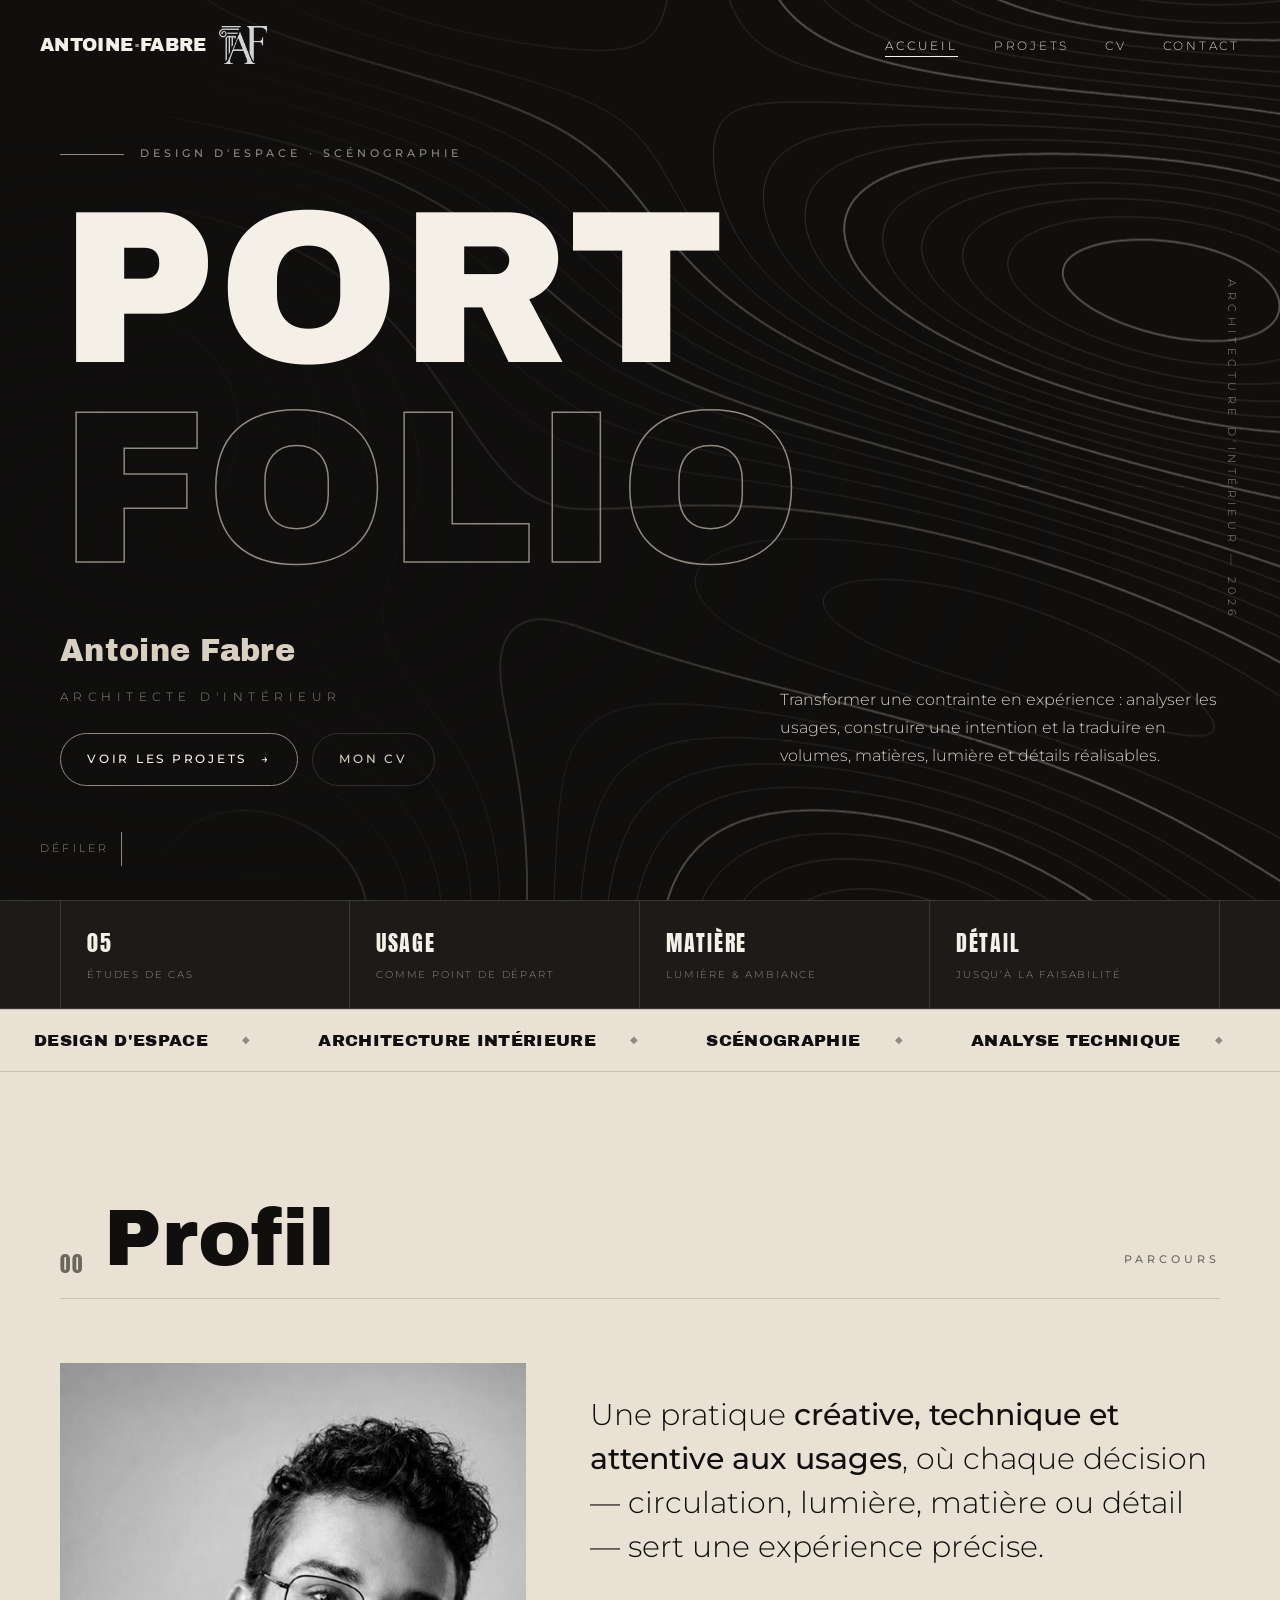
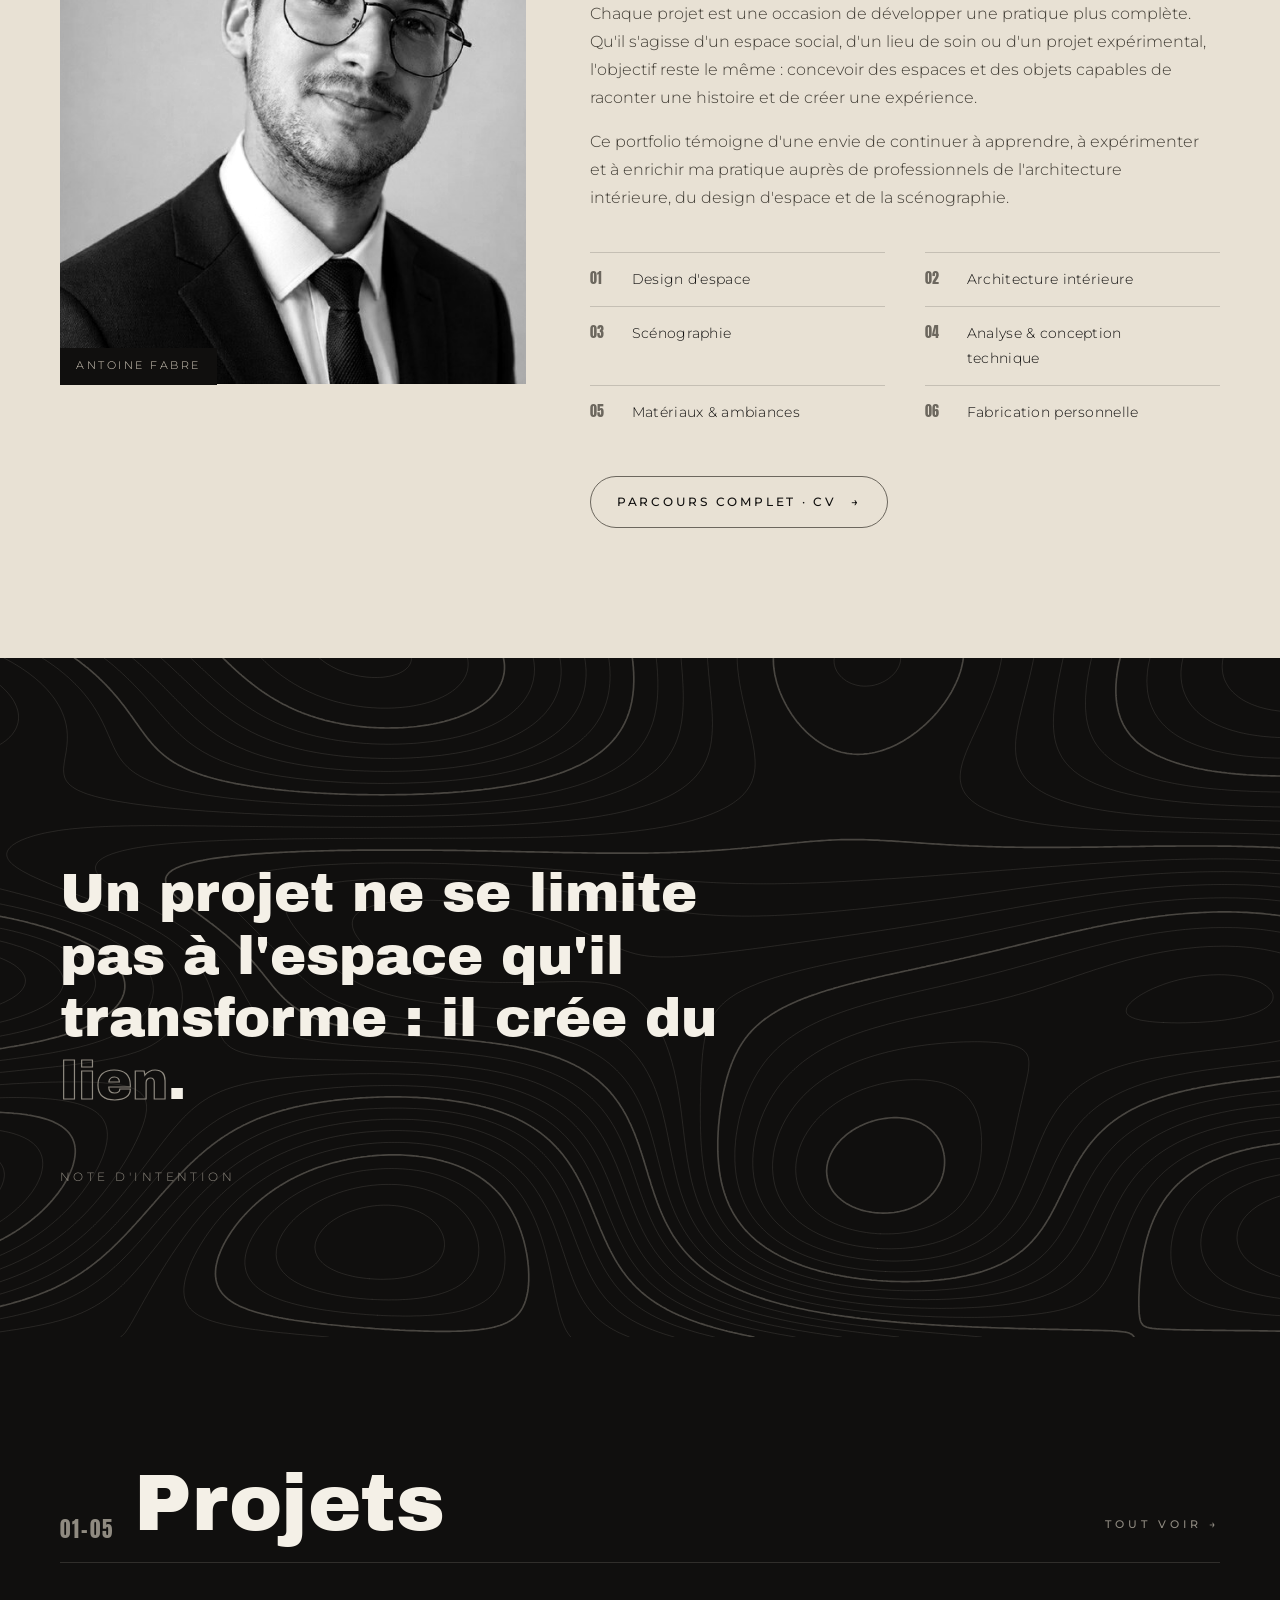
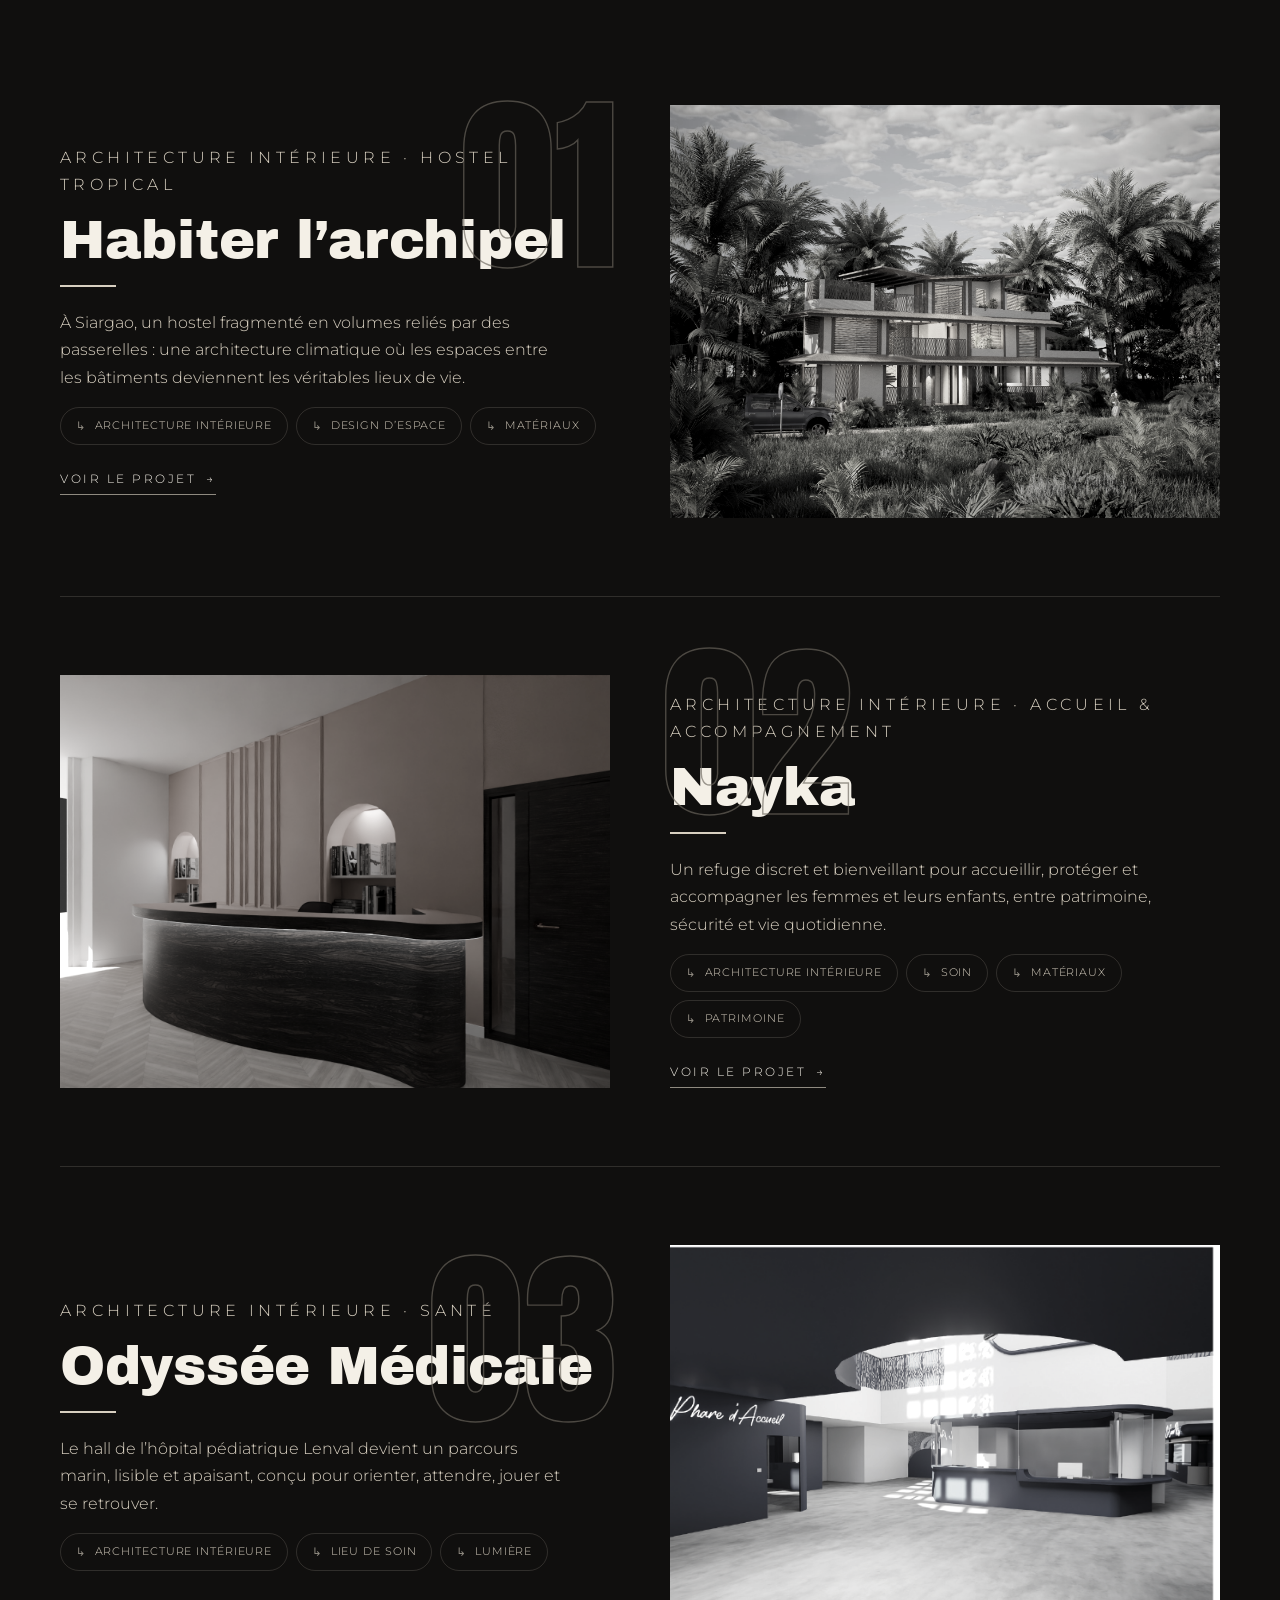
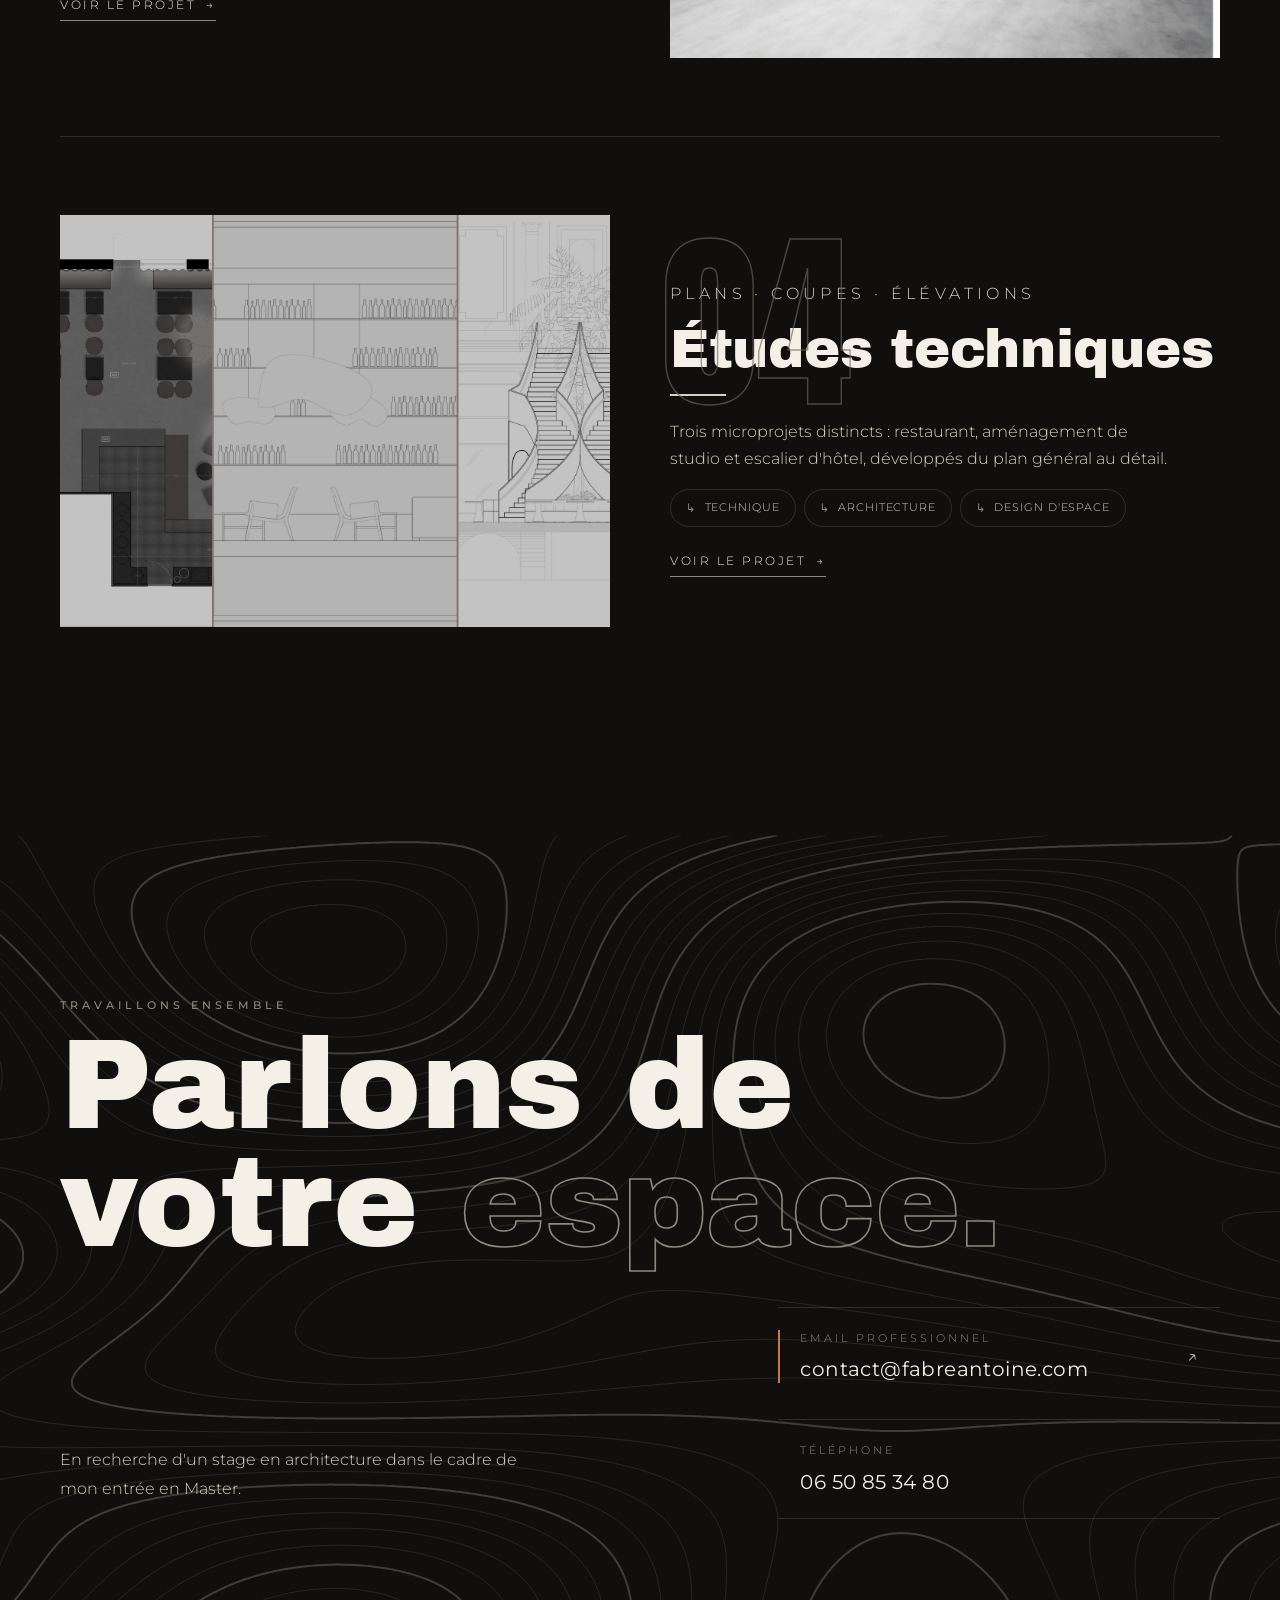
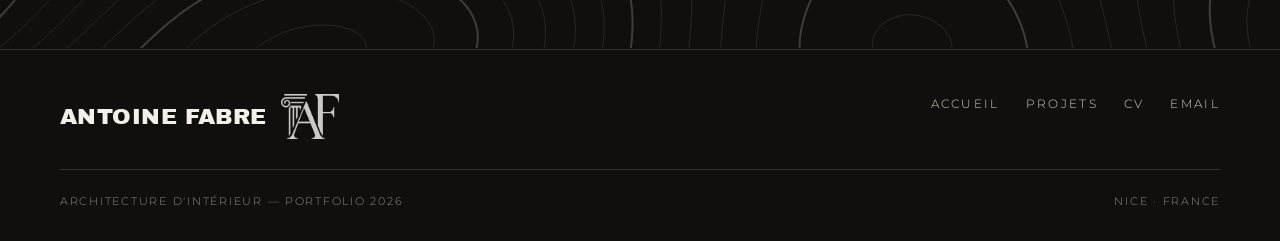
==== index.html @ cc42616a "Add files via upload" ====
<!DOCTYPE html>

<html lang="fr">
<head>
<meta charset="utf-8"/>
<meta content="width=device-width, initial-scale=1.0" name="viewport"/>
<title>Antoine Fabre — Architecture d'intérieur</title>
<meta content="Portfolio d'Antoine Fabre — architecture intérieure, design d'espace et scénographie." name="description"/><meta content="#100f0e" name="theme-color"/><meta content="dark" name="color-scheme"/><meta content="website" property="og:type"/><meta content="fr_FR" property="og:locale"/><meta content="Antoine Fabre — Portfolio" property="og:site_name"/><meta content="Antoine Fabre — Architecture d'intérieur" property="og:title"/><meta content="Portfolio d'Antoine Fabre — architecture intérieure, design d'espace et scénographie." property="og:description"/><meta content="summary" name="twitter:card"/>
<link href="https://fonts.googleapis.com" rel="preconnect"/>
<link crossorigin="" href="https://fonts.gstatic.com" rel="preconnect"/>
<script>document.documentElement.classList.add('js');</script><link href="https://fonts.googleapis.com/css2?family=Anton&amp;family=Archivo+Black&amp;family=Montserrat:wght@200;300;400;500;600&amp;display=swap" rel="stylesheet"/>
<link href="styles.css" rel="stylesheet"/>
<link href="images/favicon.svg" rel="icon" type="image/svg+xml"/>
<link href="images/favicon.png" rel="icon" sizes="512x512" type="image/png"/>
<link href="favicon.ico" rel="shortcut icon"/>
</head>
<body><a class="skip-link" href="#main-content">Aller au contenu</a>
<nav aria-label="Navigation principale" id="nav">
<a class="brand brand-lockup" href="index.html"><span class="brand-text">ANTOINE<b>·</b>FABRE</span><img alt="Monogramme AF" class="brand-mark" decoding="async" src="images/af-logo-white.png"/></a>
<button aria-controls="menu" aria-expanded="false" aria-label="Ouvrir le menu" class="menu-btn" id="menuBtn">MENU</button>
<ul aria-label="Pages principales" id="menu">
<li><a aria-current="page" href="index.html">Accueil</a></li>
<li><a href="portfolio.html">Projets</a></li>
<li><a href="cv.html">CV</a></li>
<li><a href="index.html#contact">Contact</a></li>
</ul>
</nav><main id="main-content">
<!-- ===== HERO ===== -->
<header class="hero" id="top">
<div class="topo" id="heroTopo"></div>
<span class="vlabel">Architecture d'intérieur — 2026</span>
<div class="wrap hero-inner">
<div class="hero-top reveal">
<span class="line"></span>
<span class="eyebrow">Design d'espace · Scénographie</span>
</div>
<h1 class="hero-word reveal">PORT<span class="thin">FOLIO</span></h1>
<div class="hero-meta">
<div class="reveal">
<div class="hero-role">Antoine Fabre</div>
<div class="hero-name">Architecte d'intérieur</div>
<div class="hero-cta">
<a class="btn" href="portfolio.html">Voir les projets <span class="arw">→</span></a>
<a class="btn ghost" href="cv.html">Mon CV</a>
</div>
</div>
<p class="hero-intro reveal">
        Transformer une contrainte en expérience : analyser les usages, construire une intention
        et la traduire en volumes, matières, lumière et détails réalisables.
      </p>
</div>
</div>
<span class="scroll-cue">Défiler</span>
</header>
<section aria-label="Aperçu du portfolio" class="proof-strip">
<div class="wrap proof-grid">
<div><strong>05</strong><span>études de cas</span></div>
<div><strong>USAGE</strong><span>comme point de départ</span></div>
<div><strong>MATIÈRE</strong><span>lumière &amp; ambiance</span></div>
<div><strong>DÉTAIL</strong><span>jusqu’à la faisabilité</span></div>
</div>
</section>
<!-- ===== MARQUEE ===== -->
<div aria-hidden="true" class="marquee">
<div class="track">
<span>Design d'espace</span><span>Architecture intérieure</span><span>Scénographie</span><span>Analyse technique</span><span>Fabrication</span>
<span>Design d'espace</span><span>Architecture intérieure</span><span>Scénographie</span><span>Analyse technique</span><span>Fabrication</span>
</div>
</div>
<!-- ===== ABOUT ===== -->
<section class="light" id="about">
<div class="wrap">
<div class="sec-head">
<span class="n">00</span>
<h2>Profil</h2>
<span class="eyebrow">Parcours</span>
</div>
<div class="about-grid">
<div class="portrait reveal">
<div class="ph" data-ph="Portrait">
<img alt="Antoine Fabre, architecte d'intérieur" decoding="async" height="1600" loading="lazy" onerror="this.remove()" src="images/portrait.jpg" width="1200"/>
</div>
<span class="cap">Antoine Fabre</span>
</div>
<div>
<p class="about-lead reveal">
          Une pratique <b>créative, technique et attentive aux usages</b>, où chaque
          décision — circulation, lumière, matière ou détail — sert une expérience précise.
        </p>
<div class="about-body reveal">
<p>
            Chaque projet est une occasion de développer une pratique plus complète.
            Qu'il s'agisse d'un espace social, d'un lieu de soin ou d'un projet
            expérimental, l'objectif reste le même : concevoir des espaces et des
            objets capables de raconter une histoire et de créer une expérience.
          </p>
<p>
            Ce portfolio témoigne d'une envie de continuer à apprendre, à expérimenter
            et à enrichir ma pratique auprès de professionnels de l'architecture
            intérieure, du design d'espace et de la scénographie.
          </p>
</div>
<ul class="skills reveal">
<li><a href="portfolio.html?tag=design-espace"><i>01</i> Design d'espace <span class="arw">→</span></a></li>
<li><a href="portfolio.html?tag=architecture"><i>02</i> Architecture intérieure <span class="arw">→</span></a></li>
<li><a href="portfolio.html?tag=scenographie"><i>03</i> Scénographie <span class="arw">→</span></a></li>
<li><a href="portfolio.html?tag=technique"><i>04</i> Analyse &amp; conception technique <span class="arw">→</span></a></li>
<li><a href="portfolio.html?tag=materiaux"><i>05</i> Matériaux &amp; ambiances <span class="arw">→</span></a></li>
<li><a href="portfolio.html?tag=fabrication"><i>06</i> Fabrication personnelle <span class="arw">→</span></a></li>
</ul>
<div class="reveal" style="margin-top:36px;">
<a class="btn" href="cv.html">Parcours complet · CV <span class="arw">→</span></a>
</div>
</div>
</div>
</div>
</section>
<!-- ===== QUOTE ===== -->
<div class="quote">
<div class="topo"></div>
<div class="wrap">
<p class="reveal">Un projet ne se limite pas à l'espace qu'il transforme : il crée du <em>lien</em>.</p>
<div class="by reveal">Note d'intention</div>
</div>
</div>
<!-- ===== PROJECTS ===== -->
<section id="work">
<div class="wrap">
<div class="sec-head">
<span class="n">01–05</span>
<h2>Projets</h2>
<a class="eyebrow" href="portfolio.html" style="display:inline-flex;gap:10px;align-items:center;">Tout voir →</a>
</div>
<article class="project reveal">
<a class="p-media ph" data-ph="Habiter l’archipel" href="projet-habiter-archipel.html">
<img alt="Habiter l’archipel — hostel tropical à Siargao" decoding="async" fetchpriority="high" height="1440" loading="eager" src="images/archipel-hero.jpg" width="1920"/>
</a>
<div class="p-body">
<span class="p-num">01</span>
<p class="p-cat">Architecture intérieure · Hostel tropical</p>
<h3><a href="projet-habiter-archipel.html">Habiter l’archipel</a></h3>
<div class="p-rule"></div>
<p>À Siargao, un hostel fragmenté en volumes reliés par des passerelles : une architecture climatique où les espaces entre les bâtiments deviennent les véritables lieux de vie.</p>
<ul class="tags">
<li><a class="tag" href="portfolio.html?tag=architecture">Architecture intérieure</a></li>
<li><a class="tag" href="portfolio.html?tag=design-espace">Design d’espace</a></li>
<li><a class="tag" href="portfolio.html?tag=materiaux">Matériaux</a></li>
</ul>
<div class="p-foot"><a class="p-link" href="projet-habiter-archipel.html">Voir le projet <span class="arw">→</span></a></div>
</div>
</article><article class="project reveal">
<a class="p-media ph" data-ph="Nayka" href="projet-nayka.html">
<img alt="Nayka — espace d’accueil et de reconstruction" decoding="async" height="1080" loading="lazy" onerror="this.remove()" src="images/nayka-hero.png" width="1920"/>
</a>
<div class="p-body">
<span class="p-num">02</span>
<p class="p-cat">Architecture intérieure · Accueil &amp; accompagnement</p>
<h3><a href="projet-nayka.html">Nayka</a></h3>
<div class="p-rule"></div>
<p>Un refuge discret et bienveillant pour accueillir, protéger et accompagner les femmes et leurs enfants, entre patrimoine, sécurité et vie quotidienne.</p>
<ul class="tags">
<li><a class="tag" href="portfolio.html?tag=architecture">Architecture intérieure</a></li>
<li><a class="tag" href="portfolio.html?tag=soin">Soin</a></li>
<li><a class="tag" href="portfolio.html?tag=materiaux">Matériaux</a></li>
<li><a class="tag" href="portfolio.html?tag=patrimoine">Patrimoine</a></li>
</ul>
<div class="p-foot">
<a class="p-link" href="projet-nayka.html">Voir le projet <span class="arw">→</span></a>
</div>
</div>
</article>
<article class="project reveal">
<a class="p-media ph" data-ph="Odyssée Médicale" href="projet-odyssee.html">
<img alt="Odyssée Médicale — hall pédiatrique" decoding="async" height="1200" loading="lazy" onerror="this.remove()" src="images/odyssee-hero.png" width="1600"/>
</a>
<div class="p-body">
<span class="p-num">03</span>
<p class="p-cat">Architecture intérieure · Santé</p>
<h3><a href="projet-odyssee.html">Odyssée Médicale</a></h3>
<div class="p-rule"></div>
<p>Le hall de l’hôpital pédiatrique Lenval devient un parcours marin, lisible et apaisant, conçu pour orienter, attendre, jouer et se retrouver.</p>
<ul class="tags">
<li><a class="tag" href="portfolio.html?tag=architecture">Architecture intérieure</a></li>
<li><a class="tag" href="portfolio.html?tag=soin">Lieu de soin</a></li>
<li><a class="tag" href="portfolio.html?tag=lumiere">Lumière</a></li>
</ul>
<div class="p-foot">
<a class="p-link" href="projet-odyssee.html">Voir le projet <span class="arw">→</span></a>
</div>
</div>
</article>
<article class="project reveal">
<a class="p-media ph" data-ph="Études techniques" href="projet-techniques.html">
<img alt="Études techniques — restaurant, studio et escalier" decoding="async" height="1080" loading="lazy" onerror="this.remove()" src="images/techniques-hero.png" width="1920"/>
</a>
<div class="p-body">
<span class="p-num">04</span>
<p class="p-cat">Plans · coupes · élévations</p>
<h3><a href="projet-techniques.html">Études techniques</a></h3>
<div class="p-rule"></div>
<p>Trois microprojets distincts : restaurant, aménagement de studio et escalier d'hôtel, développés du plan général au détail.</p>
<ul class="tags"><li><a class="tag" href="portfolio.html?tag=technique">Technique</a></li><li><a class="tag" href="portfolio.html?tag=architecture">Architecture</a></li><li><a class="tag" href="portfolio.html?tag=design-espace">Design d'espace</a></li></ul>
<div class="p-foot">
<a class="p-link" href="projet-techniques.html">Voir le projet <span class="arw">→</span></a>
</div>
</div>
</article>
</div>
</section>
<!-- ===== CONTACT ===== -->
<section id="contact">
<div class="topo"></div>
<div class="wrap">
<p class="eyebrow reveal">Travaillons ensemble</p>
<h2 class="contact-big reveal">Parlons de<br/>votre <em>espace.</em></h2>
<div class="contact-grid">
<p class="reveal" style="color:var(--beige);max-width:44ch;font-size:1.02rem;">
        En recherche d'un stage en architecture dans le cadre de mon entrée en Master.
      </p>
<div class="contact-lines reveal">
<a aria-label="Envoyer un email à contact@fabreantoine.com" class="contact-email" href="mailto:contact@fabreantoine.com">
<span class="lbl">Email professionnel</span>
<span class="val">contact@<wbr/>fabreantoine.com</span>
<span aria-hidden="true" class="contact-arrow">↗</span>
</a>
<a class="contact-phone" href="tel:+33650853480">
<span class="lbl">Téléphone</span>
<span class="val">06 50 85 34 80</span>
</a>
</div>
</div>
</div>
</section>
</main><footer>
<div class="wrap">
<div class="foot-top">
<span class="brand brand-lockup"><span class="brand-text">ANTOINE FABRE</span><img alt="Monogramme AF" class="brand-mark" decoding="async" src="images/af-logo-white.png"/></span>
<nav aria-label="Navigation de pied de page" class="foot-nav">
<a href="index.html">Accueil</a>
<a href="portfolio.html">Projets</a>
<a href="cv.html">CV</a>
<a href="mailto:contact@fabreantoine.com">Email</a>
</nav>
</div>
<div class="foot-bot">
<span>Architecture d'intérieur — Portfolio 2026</span>
<span>Nice · France</span>
</div>
</div>
</footer>
<script defer="" src="site.js?v=pdf-webp-1"></script>
</body>
</html>
---- styles.css ----
/* =========================================================
   ANTOINE FABRE — Portfolio
   Shared design system (dark editorial · topographic)
   ========================================================= */
:root{
  --ink:#100f0e;          /* near-black base */
  --ink-2:#17161380;      /* translucent panel */
  --char:#1c1b18;         /* charcoal panel */
  --char-2:#232019;       /* raised charcoal */
  --grey:#8f8a80;         /* contour / muted grey */
  --grey-d:#6c675e;
  --beige:#d7cfc0;        /* warm beige text on dark */
  --beige-lt:#e8e1d4;     /* light section background */
  --beige-2:#ded6c6;      /* deeper beige panel */
  --bone:#f4f0e7;         /* max-contrast title */
  --line-d:rgba(215,207,192,.16);
  --line-l:rgba(16,15,14,.16);
  --accent:#c07a4b;       /* clay — used only as a whisper */
  --max:1240px;
  --ease:cubic-bezier(.2,.7,.2,1);
}
*{box-sizing:border-box;}
html{scroll-behavior:smooth;}
body{
  margin:0;background:var(--ink);color:var(--beige);
  font-family:"Montserrat",system-ui,sans-serif;font-weight:300;line-height:1.75;
  -webkit-font-smoothing:antialiased;overflow-x:hidden;
}
h1,h2,h3,h4{font-family:"Archivo Black",Impact,sans-serif;font-weight:400;margin:0;line-height:.92;letter-spacing:-.005em;}
a{color:inherit;text-decoration:none;}
img{max-width:100%;display:block;}
.wrap{max-width:var(--max);margin:0 auto;padding:0 40px;}

.eyebrow{font-size:.7rem;font-weight:500;letter-spacing:.36em;text-transform:uppercase;color:var(--grey);}
.vlabel{
  position:absolute;writing-mode:vertical-rl;text-orientation:mixed;
  font-size:.66rem;letter-spacing:.42em;text-transform:uppercase;color:var(--grey);
  top:50%;transform:translateY(-50%);
}

/* ---- topo layers ---- */
.topo{position:absolute;inset:0;background-repeat:no-repeat;background-position:center;background-size:cover;pointer-events:none;opacity:.9;}

/* graceful image fallback: an editorial project plate, never a broken-image box */
.ph{position:relative;isolation:isolate;background:
    linear-gradient(135deg,rgba(28,27,24,.74),rgba(16,15,14,.9)),
    url("images/topo-panel.svg");
  background-size:cover;background-position:center;}
.ph::before{content:"";position:absolute;inset:18px;z-index:0;border:1px solid rgba(215,207,192,.13);
  background:linear-gradient(135deg,transparent 49.8%,rgba(192,122,75,.25) 50%,transparent 50.2%);pointer-events:none;}
.ph::after{content:attr(data-ph);position:absolute;z-index:0;left:28px;right:28px;bottom:26px;
  font-family:"Archivo Black",Impact,sans-serif;font-size:clamp(.72rem,1.3vw,1rem);line-height:1.2;
  letter-spacing:.11em;text-transform:uppercase;color:var(--beige);opacity:.9;}


/* ============ ACCESSIBILITY & INTERACTION POLISH ============ */
.skip-link{position:fixed;top:12px;left:12px;z-index:200;transform:translateY(-160%);background:var(--bone);color:var(--ink);
  padding:10px 16px;border-radius:4px;font-size:.75rem;font-weight:600;letter-spacing:.08em;text-transform:uppercase;transition:transform .2s;}
.skip-link:focus{transform:none;}
:focus-visible{outline:2px solid var(--accent);outline-offset:5px;}
::selection{background:var(--accent);color:var(--ink);}
body.menu-open{overflow:hidden;}
body.menu-open::after{content:"";position:fixed;inset:0;z-index:50;background:rgba(0,0,0,.48);backdrop-filter:blur(2px);}
#nav{isolation:isolate;}
#nav ul{z-index:60;}
.menu-btn[aria-expanded="true"]{color:var(--accent);}
main{display:block;}
.pf-card:focus-within .pf-media img,.project:focus-within .p-media img{filter:grayscale(0);transform:scale(1.035);}

/* ============ NAV ============ */
#nav{position:fixed;top:0;left:0;right:0;z-index:60;display:flex;align-items:center;justify-content:space-between;
    padding:26px 40px;transition:padding .3s,background .3s,box-shadow .3s;}
#nav.solid{padding:15px 40px;background:rgba(16,15,14,.82);backdrop-filter:blur(10px);box-shadow:0 1px 0 var(--line-d);}
#nav .brand{font-family:"Archivo Black";font-size:1.15rem;letter-spacing:.02em;color:var(--bone);}
#nav .brand b{color:var(--grey);font-weight:400;}
#nav ul{display:flex;gap:36px;list-style:none;margin:0;padding:0;align-items:center;}
#nav ul a{font-size:.72rem;letter-spacing:.24em;text-transform:uppercase;color:var(--beige);position:relative;padding:4px 0;}
#nav ul a::after{content:"";position:absolute;left:0;bottom:0;width:0;height:1px;background:var(--bone);transition:width .3s;}
#nav ul a:hover::after,#nav ul a[aria-current="page"]::after{width:100%;}
#nav ul a[aria-current="page"]{color:var(--bone);}
.menu-btn{display:none;background:none;border:0;color:var(--bone);font-family:"Archivo Black";font-size:.8rem;letter-spacing:.15em;cursor:pointer;z-index:70;}


/* ============ HOME PROOF STRIP ============ */
.proof-strip{padding:0;background:var(--char);border-top:1px solid var(--line-d);border-bottom:1px solid var(--line-d);}
.proof-grid{display:grid;grid-template-columns:repeat(4,1fr);padding-top:0;padding-bottom:0;}
.proof-grid>div{display:flex;flex-direction:column;gap:3px;padding:24px 26px;border-right:1px solid var(--line-d);}
.proof-grid>div:first-child{border-left:1px solid var(--line-d);}
.proof-grid strong{font-family:"Anton";font-weight:400;font-size:1.35rem;letter-spacing:.08em;color:var(--bone);}
.proof-grid span{font-size:.64rem;letter-spacing:.18em;text-transform:uppercase;color:var(--grey);}

/* ============ MARQUEE ============ */
.marquee{background:var(--beige-lt);color:var(--ink);overflow:hidden;border-top:1px solid var(--line-l);border-bottom:1px solid var(--line-l);}
.marquee .track{display:flex;gap:0;white-space:nowrap;width:max-content;animation:scroll 34s linear infinite;}
.marquee span{font-family:"Archivo Black";font-size:1.05rem;letter-spacing:.02em;padding:16px 34px;display:flex;align-items:center;gap:34px;text-transform:uppercase;}
.marquee span::after{content:"◆";color:var(--grey);font-size:.6rem;}
@keyframes scroll{to{transform:translateX(-50%);}}

/* ============ SECTION SHELL ============ */
section{position:relative;padding:130px 0;}
.sec-head{display:flex;align-items:flex-end;gap:20px;margin-bottom:64px;padding-bottom:22px;border-bottom:1px solid var(--line-d);}
.sec-head .n{font-family:"Anton";font-size:1.3rem;color:var(--grey);letter-spacing:.1em;line-height:1;}
.sec-head h2{font-size:clamp(2.4rem,7vw,5rem);color:var(--bone);}
.sec-head .eyebrow{margin-left:auto;padding-bottom:6px;}
.light .sec-head{border-color:var(--line-l);}
.light .sec-head .n{color:var(--grey-d);}
.light .sec-head h2{color:var(--ink);}
.light .eyebrow{color:var(--grey-d);}

/* ============ TAG / KEYWORD LINKS (clickable everywhere) ============ */
.tags{list-style:none;padding:0;margin:0;display:flex;flex-wrap:wrap;gap:8px;}
.tag{display:inline-flex;align-items:center;gap:8px;font-size:.7rem;letter-spacing:.08em;text-transform:uppercase;
  color:var(--beige);border:1px solid var(--line-d);border-radius:100px;padding:8px 15px;cursor:pointer;
  transition:background .25s,color .25s,border-color .25s,transform .25s;}
.tag::before{content:"↳";color:var(--grey);font-size:.72rem;transition:transform .25s;}
.tag:hover{background:var(--bone);color:var(--ink);border-color:var(--bone);}
.tag:hover::before{color:var(--ink);transform:translateX(2px);}
.light .tag{color:var(--ink);border-color:var(--line-l);}
.light .tag:hover{background:var(--ink);color:var(--beige);border-color:var(--ink);}
.light .tag:hover::before{color:var(--beige);}

/* ============ BUTTONS ============ */
.btn{display:inline-flex;align-items:center;gap:14px;font-size:.72rem;letter-spacing:.24em;text-transform:uppercase;
  color:var(--bone);border:1px solid var(--grey);border-radius:100px;padding:15px 26px;transition:.3s var(--ease);
  font-weight:500;}
.btn .arw{transition:transform .3s var(--ease);}
.btn:hover{background:var(--bone);color:var(--ink);border-color:var(--bone);}
.btn:hover .arw{transform:translateX(5px);}
.btn.ghost{border-color:var(--line-d);color:var(--beige);}
.light .btn{color:var(--ink);border-color:var(--grey-d);}
.light .btn:hover{background:var(--ink);color:var(--beige);border-color:var(--ink);}

/* ============ REVEAL ============ */
.js-ready .reveal{opacity:0;transform:translateY(30px);transition:opacity .9s ease,transform .9s var(--ease);}
.js-ready .reveal.in{opacity:1;transform:none;}

/* ============ FOOTER ============ */
footer{background:var(--ink);border-top:1px solid var(--line-d);padding:44px 0 30px;}
footer .foot-top{display:flex;justify-content:space-between;flex-wrap:wrap;gap:30px;padding-bottom:30px;margin-bottom:22px;border-bottom:1px solid var(--line-d);}
footer .brand{font-family:"Archivo Black";color:var(--bone);font-size:1.4rem;letter-spacing:.02em;}
footer .foot-nav{display:flex;gap:26px;flex-wrap:wrap;}
footer .foot-nav a{font-size:.72rem;letter-spacing:.2em;text-transform:uppercase;color:var(--beige);transition:color .25s;}
footer .foot-nav a:hover{color:var(--bone);}
footer .foot-bot{display:flex;justify-content:space-between;flex-wrap:wrap;gap:12px;align-items:center;font-size:.68rem;letter-spacing:.16em;text-transform:uppercase;color:var(--grey);}

/* =========================================================
   HERO (home)
   ========================================================= */
header.hero{position:relative;min-height:100svh;display:flex;align-items:center;overflow:hidden;padding:120px 0 90px;background:var(--ink);}
.hero .topo{
  background-image:url("images/topo-hero.svg");background-size:120% auto;background-position:78% 42%;
  opacity:.62;
  -webkit-mask-image:linear-gradient(to left,#000 46%,transparent 88%);
          mask-image:linear-gradient(to left,#000 46%,transparent 88%);
  will-change:transform;
}
header.hero::after{content:"";position:absolute;inset:0;background:radial-gradient(120% 80% at 15% 60%,rgba(16,15,14,.9),transparent 60%);pointer-events:none;}
.hero-inner{position:relative;z-index:2;width:100%;}
.hero-top{display:flex;align-items:center;gap:16px;margin-bottom:26px;}
.hero-top .line{height:1px;width:64px;background:var(--grey);}
.hero-word{font-size:clamp(4.2rem,17vw,14.5rem);color:var(--bone);letter-spacing:.005em;}
.hero-word .thin{display:block;color:transparent;-webkit-text-stroke:1.5px var(--grey);}
.hero-meta{display:flex;flex-wrap:wrap;align-items:flex-end;justify-content:space-between;gap:24px;margin-top:34px;}
.hero-role{font-family:"Archivo Black";font-size:clamp(1.1rem,2.4vw,1.9rem);color:var(--beige);letter-spacing:.01em;}
.hero-name{font-size:.78rem;letter-spacing:.44em;text-transform:uppercase;color:var(--grey);margin-top:8px;}
.hero-intro{max-width:40ch;color:var(--beige);font-size:1rem;}
.hero-cta{display:flex;gap:14px;flex-wrap:wrap;margin-top:26px;}
.hero .vlabel{right:40px;}
.scroll-cue{position:absolute;bottom:34px;left:40px;z-index:3;font-size:.66rem;letter-spacing:.3em;text-transform:uppercase;color:var(--grey);display:flex;align-items:center;gap:12px;}
.scroll-cue::after{content:"";width:1px;height:34px;background:var(--grey);animation:cue 2.4s ease-in-out infinite;transform-origin:top;}
@keyframes cue{0%,100%{transform:scaleY(.35);opacity:.4}50%{transform:scaleY(1);opacity:1}}

/* ============ ABOUT (light) ============ */
#about{background:var(--beige-lt);color:var(--ink);}
.about-grid{display:grid;grid-template-columns:.85fr 1.15fr;gap:64px;align-items:start;}
.portrait{position:relative;}
.portrait img,.portrait .ph{width:100%;aspect-ratio:3/4;object-fit:cover;object-position:50% 18%;filter:grayscale(1) contrast(1.04);}
.portrait .ph{filter:none;}
.portrait .cap{position:absolute;left:0;bottom:-1px;background:var(--ink);color:var(--beige);font-size:.66rem;letter-spacing:.24em;text-transform:uppercase;padding:9px 16px;}
.about-lead{font-family:"Montserrat";font-weight:300;font-size:clamp(1.35rem,2.6vw,1.9rem);line-height:1.45;color:var(--ink);}
.about-lead b{font-weight:500;}
.about-body{color:#403c34;font-size:1rem;margin-top:24px;max-width:56ch;}
.about-body p+p{margin-top:16px;}
.skills{margin-top:40px;list-style:none;padding:0;display:grid;grid-template-columns:1fr 1fr;gap:0 40px;}
.skills a{display:flex;gap:16px;align-items:baseline;padding:14px 0;border-top:1px solid var(--line-l);font-size:.9rem;letter-spacing:.02em;color:var(--ink);transition:.25s var(--ease);}
.skills a i{font-family:"Anton";font-style:normal;font-size:.85rem;color:var(--grey-d);min-width:26px;transition:color .25s;}
.skills a .arw{margin-left:auto;color:var(--grey-d);opacity:0;transform:translateX(-6px);transition:.25s var(--ease);}
.skills a:hover{padding-left:10px;color:#000;}
.skills a:hover i{color:var(--accent);}
.skills a:hover .arw{opacity:1;transform:none;}

/* ============ QUOTE ============ */
.quote{position:relative;background:var(--ink);padding:150px 0;overflow:hidden;}
.quote .topo{background-image:url("images/topo-wide.svg");opacity:.5;background-size:cover;background-position:center;}
.quote .wrap{position:relative;z-index:2;}
.quote p{font-family:"Archivo Black";font-size:clamp(1.7rem,4.4vw,3.4rem);line-height:1.15;color:var(--bone);max-width:20ch;}
.quote p em{font-style:normal;color:transparent;-webkit-text-stroke:1.2px var(--grey);}
.quote .by{margin-top:26px;font-size:.72rem;letter-spacing:.3em;text-transform:uppercase;color:var(--grey);}


/* media links need block formatting so their aspect ratio is preserved */
.p-media,.pf-media{display:block;}

/* ============ PROJECTS (home preview) ============ */
#work{background:var(--ink);}
.project{position:relative;display:grid;grid-template-columns:1fr 1fr;gap:60px;align-items:center;padding:78px 0;border-top:1px solid var(--line-d);}
.project:first-of-type{border-top:none;}
.project:nth-child(even) .p-media{order:2;}
.p-media{position:relative;overflow:hidden;background:var(--char);}
.p-media img,.p-media .ph{width:100%;aspect-ratio:4/3;object-fit:cover;filter:grayscale(.9) contrast(1.05);transition:filter .7s ease,transform 1s var(--ease);}
.p-media .ph{filter:none;}
.project:hover .p-media img{filter:grayscale(0) contrast(1);transform:scale(1.04);}
.p-num{position:absolute;top:-38px;left:-8px;font-family:"Anton";font-size:clamp(6rem,15vw,12rem);color:transparent;-webkit-text-stroke:1.4px var(--grey-d);line-height:1;z-index:1;pointer-events:none;opacity:.65;}
.project:nth-child(even) .p-num{left:auto;right:-8px;}
.p-body{position:relative;z-index:2;}
.p-cat{font-size:.7rem;letter-spacing:.28em;text-transform:uppercase;color:var(--grey);margin-bottom:16px;}
.p-body h3{font-size:clamp(2.1rem,4.6vw,3.4rem);color:var(--bone);transition:color .3s;}
.p-body h3 a:hover{color:var(--beige);}
.p-rule{width:56px;height:2px;background:var(--beige);margin:20px 0 22px;}
.p-body p{color:var(--beige);max-width:46ch;font-size:.98rem;}
.p-foot{display:flex;align-items:center;gap:22px;flex-wrap:wrap;margin-top:24px;}
.p-link{font-size:.72rem;letter-spacing:.22em;text-transform:uppercase;color:var(--bone);display:inline-flex;align-items:center;gap:10px;border-bottom:1px solid var(--grey);padding-bottom:5px;transition:.3s var(--ease);}
.p-link .arw{transition:transform .3s var(--ease);}
.p-link:hover{border-color:var(--bone);}
.p-link:hover .arw{transform:translateX(5px);}

/* =========================================================
   PAGE HEADER (interior pages)
   ========================================================= */
.page-head{position:relative;overflow:hidden;padding:180px 0 70px;background:var(--ink);}
.page-head .topo{background-image:url("images/topo-wide.svg");opacity:.34;background-size:cover;}
.page-head::after{content:"";position:absolute;inset:0;background:linear-gradient(to top,var(--ink),transparent 70%);pointer-events:none;}
.page-head .wrap{position:relative;z-index:2;}
.breadcrumb{display:flex;gap:12px;align-items:center;font-size:.68rem;letter-spacing:.2em;text-transform:uppercase;color:var(--grey);margin-bottom:26px;}
.breadcrumb a:hover{color:var(--bone);}
.breadcrumb .sep{opacity:.5;}
.page-title{font-size:clamp(2.8rem,9vw,7rem);color:var(--bone);letter-spacing:-.01em;}
.page-title .thin{color:transparent;-webkit-text-stroke:1.4px var(--grey);}
.page-sub{max-width:52ch;color:var(--beige);font-size:1.05rem;margin-top:24px;}

/* =========================================================
   PORTFOLIO — filter + grid
   ========================================================= */
.filter-bar{display:flex;flex-wrap:wrap;gap:10px;align-items:center;padding:40px 0 6px;}
.filter-bar .flabel{font-size:.66rem;letter-spacing:.24em;text-transform:uppercase;color:var(--grey);margin-right:8px;}
.chip{font-size:.72rem;letter-spacing:.06em;text-transform:uppercase;color:var(--beige);
  background:none;border:1px solid var(--line-d);border-radius:100px;padding:9px 18px;cursor:pointer;
  transition:.25s var(--ease);font-family:inherit;}
.chip:hover{border-color:var(--grey);color:var(--bone);}
.chip[aria-pressed="true"]{background:var(--bone);color:var(--ink);border-color:var(--bone);}
.pf-count{font-size:.7rem;letter-spacing:.16em;text-transform:uppercase;color:var(--grey);padding:26px 0 10px;}
.pf-count b{color:var(--bone);font-weight:400;font-family:"Anton";letter-spacing:.05em;}
.pf-grid{display:grid;grid-template-columns:repeat(2,1fr);gap:44px 44px;padding-bottom:40px;}
.pf-card{position:relative;transition:opacity .5s var(--ease),transform .5s var(--ease);}
.pf-card.hide{display:none;}
.pf-media{position:relative;overflow:hidden;background:var(--char);aspect-ratio:4/3;}
.pf-media img,.pf-media .ph{width:100%;height:100%;object-fit:cover;filter:grayscale(.9) contrast(1.05);transition:filter .7s ease,transform 1.1s var(--ease);}
.pf-media .ph{filter:none;}
.pf-card:hover .pf-media img{filter:grayscale(0);transform:scale(1.05);}
.pf-idx{position:absolute;top:12px;left:14px;font-family:"Anton";font-size:1.1rem;letter-spacing:.06em;color:var(--bone);z-index:2;text-shadow:0 1px 12px rgba(0,0,0,.6);}
.pf-body{padding:22px 4px 0;}
.pf-cat{font-size:.66rem;letter-spacing:.26em;text-transform:uppercase;color:var(--grey);}
.pf-body h3{font-size:1.7rem;color:var(--bone);margin:10px 0 12px;}
.pf-body h3 a:hover{color:var(--beige);}
.pf-body p{font-size:.92rem;color:var(--beige);max-width:44ch;}
.pf-body .tags{margin-top:16px;}
.pf-empty{grid-column:1/-1;text-align:center;color:var(--grey);padding:70px 0;font-size:.95rem;letter-spacing:.02em;}
.pf-empty b{color:var(--bone);font-weight:400;}

/* =========================================================
   PROJECT DETAIL
   ========================================================= */
.proj-hero{position:relative;overflow:hidden;padding:170px 0 0;background:var(--ink);}
.proj-hero .topo{background-image:url("images/topo-hero.svg");opacity:.4;background-size:120% auto;background-position:70% 30%;
  -webkit-mask-image:linear-gradient(to bottom,#000 30%,transparent 92%);mask-image:linear-gradient(to bottom,#000 30%,transparent 92%);}
.proj-hero .wrap{position:relative;z-index:2;}
.proj-kicker{display:flex;gap:16px;align-items:center;font-size:.7rem;letter-spacing:.28em;text-transform:uppercase;color:var(--grey);margin-bottom:18px;}
.proj-kicker .n{font-family:"Anton";font-size:1rem;color:var(--accent);letter-spacing:.05em;}
.proj-title{font-size:clamp(3rem,11vw,8.5rem);color:var(--bone);letter-spacing:-.015em;}
.proj-lead{max-width:56ch;font-size:clamp(1.15rem,2.2vw,1.5rem);line-height:1.5;color:var(--beige);margin:30px 0 44px;font-weight:300;}
.proj-cover{position:relative;overflow:hidden;background:var(--char);aspect-ratio:16/8;margin-top:20px;}
.proj-cover img,.proj-cover .ph{width:100%;height:100%;object-fit:cover;filter:grayscale(.6) contrast(1.04);}
.proj-cover .ph{filter:none;}

.proj-body{background:var(--ink);padding:110px 0;}
.proj-layout{display:grid;grid-template-columns:.72fr 1.28fr;gap:70px;align-items:start;}
.proj-meta{position:sticky;top:110px;display:flex;flex-direction:column;gap:0;border-top:1px solid var(--line-d);}
.proj-meta .row{display:grid;grid-template-columns:1fr;gap:4px;padding:18px 0;border-bottom:1px solid var(--line-d);}
.proj-meta .k{font-size:.64rem;letter-spacing:.26em;text-transform:uppercase;color:var(--grey);}
.proj-meta .v{font-family:"Montserrat";font-weight:400;color:var(--bone);font-size:1rem;letter-spacing:.01em;}
.proj-meta .tags{margin-top:8px;}
.proj-prose h4{font-size:.72rem;letter-spacing:.28em;text-transform:uppercase;color:var(--grey);margin:0 0 16px;
  font-family:"Montserrat";font-weight:500;}
.proj-prose .block+.block{margin-top:56px;padding-top:56px;border-top:1px solid var(--line-d);}
.proj-prose h3{font-size:clamp(1.6rem,3vw,2.3rem);color:var(--bone);margin-bottom:18px;}
.proj-prose p{color:var(--beige);font-size:1.02rem;max-width:60ch;}
.proj-prose p+p{margin-top:16px;}
.proj-prose ul{list-style:none;padding:0;margin:20px 0 0;}
.proj-prose ul li{position:relative;padding:12px 0 12px 30px;border-top:1px solid var(--line-d);color:var(--beige);font-size:.98rem;}
.proj-prose ul li::before{content:"";position:absolute;left:0;top:20px;width:12px;height:1px;background:var(--accent);}

/* project gallery */
.proj-gallery{background:var(--char);padding:100px 0;}
.gal-grid{display:grid;grid-template-columns:repeat(6,1fr);gap:18px;}
.gal-grid figure{margin:0;position:relative;overflow:hidden;background:var(--ink);}
.gal-grid figure img,.gal-grid figure .ph{width:100%;height:100%;object-fit:cover;filter:grayscale(.5) contrast(1.03);transition:filter .6s,transform 1s var(--ease);}
.gal-grid figure .ph{filter:none;}
.gal-grid figure:hover img{filter:none;transform:scale(1.04);}
.gal-grid .g-wide{grid-column:span 4;aspect-ratio:16/9;}
.gal-grid .g-tall{grid-column:span 2;aspect-ratio:2/3;}
.gal-grid .g-sq{grid-column:span 3;aspect-ratio:1/1;}
.gal-grid .g-half{grid-column:span 3;aspect-ratio:4/3;}
.gal-cap{position:absolute;left:12px;bottom:10px;font-size:.6rem;letter-spacing:.2em;text-transform:uppercase;color:var(--beige);z-index:2;text-shadow:0 1px 10px rgba(0,0,0,.7);}

/* prev / next + related */
.proj-nav{background:var(--ink);border-top:1px solid var(--line-d);}
.proj-nav .wrap{display:flex;justify-content:space-between;gap:24px;padding:50px 40px;flex-wrap:wrap;}
.proj-nav a{display:flex;flex-direction:column;gap:8px;transition:.3s var(--ease);}
.proj-nav .k{font-size:.66rem;letter-spacing:.24em;text-transform:uppercase;color:var(--grey);}
.proj-nav .t{font-family:"Archivo Black";font-size:1.5rem;color:var(--beige);transition:color .3s;}
.proj-nav a:hover .t{color:var(--bone);}
.proj-nav .next{text-align:right;align-items:flex-end;}

.related{background:var(--char);padding:100px 0;}
.related-grid{display:grid;grid-template-columns:repeat(3,1fr);gap:30px;margin-top:44px;}
.rel-card .pf-media{aspect-ratio:3/2;}
.rel-card h3{font-size:1.3rem;color:var(--bone);margin:16px 0 6px;}
.rel-card .pf-cat{color:var(--grey);}

/* =========================================================
   CV
   ========================================================= */
.cv-wrap{background:var(--ink);padding:100px 0;}
.cv-layout{display:grid;grid-template-columns:.85fr 1.15fr;gap:72px;align-items:start;}
.cv-side{position:sticky;top:100px;display:flex;flex-direction:column;gap:44px;}
.cv-block h4{font-size:.72rem;letter-spacing:.28em;text-transform:uppercase;color:var(--grey);
  font-family:"Montserrat";font-weight:500;padding-bottom:16px;margin:0 0 20px;border-bottom:1px solid var(--line-d);}
.cv-contact{display:flex;flex-direction:column;gap:16px;}
.cv-contact .k{font-size:.62rem;letter-spacing:.24em;text-transform:uppercase;color:var(--grey);margin-bottom:3px;}
.cv-contact .v{color:var(--bone);font-weight:400;font-family:"Montserrat";letter-spacing:.01em;}
.cv-contact a:hover .v{text-decoration:underline;text-underline-offset:4px;}

.bars{display:flex;flex-direction:column;gap:16px;}
.bar .bhead{display:flex;justify-content:space-between;align-items:baseline;margin-bottom:7px;}
.bar .bname{font-size:.9rem;color:var(--beige);letter-spacing:.01em;}
.bar .blvl{font-size:.6rem;letter-spacing:.2em;text-transform:uppercase;color:var(--grey);}
.bar .btrack{height:2px;background:var(--line-d);position:relative;overflow:hidden;}
.bar .bfill{position:absolute;left:0;top:0;height:100%;background:var(--beige);width:0;transition:width 1.1s var(--ease);}

.chipset{display:flex;flex-wrap:wrap;gap:8px;}
.chipset span{font-size:.72rem;letter-spacing:.04em;color:var(--beige);border:1px solid var(--line-d);border-radius:4px;padding:7px 12px;}

.cv-main{display:flex;flex-direction:column;gap:64px;}
.cv-lead{font-size:clamp(1.2rem,2.4vw,1.7rem);line-height:1.5;color:var(--beige);font-weight:300;max-width:54ch;}
.cv-lead b{color:var(--bone);font-weight:500;}
.cv-sec > h3{font-size:.78rem;letter-spacing:.3em;text-transform:uppercase;color:var(--grey);
  font-family:"Montserrat";font-weight:600;margin-bottom:8px;}
.timeline{border-top:1px solid var(--line-d);margin-top:22px;}
.tl-item{display:grid;grid-template-columns:.32fr 1fr;gap:30px;padding:28px 0;border-bottom:1px solid var(--line-d);}
.tl-when{font-family:"Anton";font-size:1rem;color:var(--grey);letter-spacing:.04em;line-height:1.5;}
.tl-when small{display:block;font-family:"Montserrat";font-size:.66rem;letter-spacing:.18em;color:var(--grey-d);margin-top:4px;}
.tl-role{font-family:"Archivo Black";font-size:1.3rem;color:var(--bone);line-height:1.05;}
.tl-org{font-size:.82rem;letter-spacing:.14em;text-transform:uppercase;color:var(--accent);margin:8px 0 12px;}
.tl-desc{color:var(--beige);font-size:.97rem;max-width:56ch;}
.tl-desc .tags{margin-top:14px;}
.cv-note{font-size:.78rem;color:var(--grey);letter-spacing:.02em;border:1px dashed var(--line-d);border-radius:8px;padding:18px 22px;line-height:1.6;}
.cv-note b{color:var(--beige);font-weight:500;}

/* =========================================================
   CONTACT
   ========================================================= */
#contact{position:relative;background:var(--ink);overflow:hidden;padding:150px 0 130px;}
#contact .topo{background-image:url("images/topo-wide.svg");opacity:.42;background-size:cover;transform:scaleY(-1);}
#contact .wrap{position:relative;z-index:2;}
.contact-big{font-size:clamp(3rem,10vw,8rem);color:var(--bone);line-height:.92;}
.contact-big em{font-style:normal;color:transparent;-webkit-text-stroke:1.6px var(--grey);}
.contact-grid{display:grid;grid-template-columns:1.2fr .8fr;gap:56px;align-items:end;margin-top:44px;}
.contact-lines{display:flex;flex-direction:column;gap:24px;}
.contact-lines .lbl{font-size:.66rem;letter-spacing:.28em;text-transform:uppercase;color:var(--grey);margin-bottom:5px;}
.contact-lines .val{font-family:"Montserrat";font-weight:400;font-size:1.2rem;letter-spacing:.02em;color:var(--bone);transition:color .25s;}
.contact-lines a:hover .val{color:var(--beige);text-decoration:underline;text-underline-offset:5px;}

/* =========================================================
   RESPONSIVE
   ========================================================= */
@media(max-width:960px){
  .proj-layout{grid-template-columns:1fr;gap:44px;}
  .proj-meta{position:static;}
  .cv-layout{grid-template-columns:1fr;gap:48px;}
  .cv-side{position:static;}
  .gal-grid .g-wide,.gal-grid .g-tall,.gal-grid .g-sq,.gal-grid .g-half{grid-column:span 3;}
  .related-grid{grid-template-columns:1fr 1fr;}
}
@media(max-width:900px){
  .proof-grid{grid-template-columns:repeat(2,1fr);}
  .proof-grid>div:nth-child(3){border-left:1px solid var(--line-d);}
  .proof-grid>div{border-bottom:1px solid var(--line-d);}
  .about-grid{grid-template-columns:1fr;gap:40px;}
  .portrait{max-width:340px;}
  .project,.project:nth-child(even) .p-media{grid-template-columns:1fr;order:0;gap:28px;}
  .project:nth-child(even) .p-num{left:-4px;right:auto;}
  .p-num{top:-24px;}
  .contact-grid{grid-template-columns:1fr;gap:38px;align-items:start;}
  .skills{grid-template-columns:1fr;}
  .pf-grid{grid-template-columns:1fr;gap:36px;}
  .hero .vlabel{display:none;}
  #nav ul{position:fixed;inset:0 0 0 auto;width:min(86vw,360px);background:var(--char);box-shadow:-18px 0 60px rgba(0,0,0,.35);flex-direction:column;justify-content:center;gap:30px;padding:44px;transform:translateX(100%);transition:transform .38s ease;}
  #nav ul.open{transform:none;}
  #nav ul a{font-size:1.05rem;}
  .menu-btn{display:block;}
}
@media(max-width:640px){
  .related-grid{grid-template-columns:1fr;}
  .tl-item{grid-template-columns:1fr;gap:10px;}
  .gal-grid{grid-template-columns:1fr;}
  .gal-grid .g-wide,.gal-grid .g-tall,.gal-grid .g-sq,.gal-grid .g-half{grid-column:span 1;aspect-ratio:4/3;}
}
@media(max-width:520px){
  .proof-grid{grid-template-columns:1fr 1fr;}
  .proof-grid>div{padding:18px 16px;}
  .wrap{padding:0 22px;}
  #nav{padding:18px 22px;}
  section{padding:84px 0;}
  .quote{padding:96px 0;}
  .scroll-cue{left:22px;}
  .page-head{padding:140px 0 50px;}
  .proj-nav .wrap{padding:40px 22px;}
}
@media(prefers-reduced-motion:reduce){
  .js-ready .reveal{opacity:1;transform:none;transition:none;}
  html{scroll-behavior:auto;}
  .marquee .track{animation:none;}
  .scroll-cue::after{animation:none;}
  .p-media img,.project:hover .p-media img{transition:none;}
  .bar .bfill{transition:none;}
}

/* =========================================================
   IMAGE FALLBACK
   Every photo lives inside a .ph container (topo + label).
   The <img> paints on top when it loads; if the file is
   missing it removes itself (onerror) and the placeholder
   shows — so the layout is intact with or without photos.
   ========================================================= */
.ph{overflow:hidden;}
.ph > img{position:relative;z-index:1;width:100%;height:100%;object-fit:cover;display:block;}
/* keep placeholder shape when no image is present */
.portrait .ph{aspect-ratio:3/4;}
.p-media.ph{aspect-ratio:4/3;}
.pf-media.ph{aspect-ratio:4/3;}
.proj-cover.ph{aspect-ratio:16/8;}
.rel-card .pf-media.ph{aspect-ratio:3/2;}

@media(min-width:901px){body.menu-open::after{display:none;}body.menu-open{overflow:auto;}}

/* =========================================================
   CV — contenu issu du CV d'Antoine Fabre
   ========================================================= */
.cv-page-head .eyebrow{margin-bottom:18px;color:var(--grey);}
.cv-actions{margin-top:30px;display:flex;gap:14px;flex-wrap:wrap;}
.cv-portrait-card{margin:0;background:var(--char);border:1px solid var(--line-d);overflow:hidden;}
.cv-portrait-card img{display:block;width:100%;aspect-ratio:4/4.6;object-fit:cover;object-position:50% 25%;filter:grayscale(1) contrast(1.04);}
.cv-portrait-card figcaption{padding:18px 20px;font-family:"Archivo Black";font-size:1.05rem;line-height:1.2;color:var(--bone);}
.cv-portrait-card figcaption span{display:inline-block;margin-top:6px;font-family:"Montserrat";font-size:.62rem;font-weight:400;letter-spacing:.18em;text-transform:uppercase;color:var(--grey);}
.cv-callout{position:relative;padding:23px 24px 24px;border:1px solid rgba(201,190,174,.42);background:linear-gradient(135deg,rgba(201,190,174,.11),rgba(201,190,174,.025));overflow:hidden;}
.cv-callout::after{content:"";position:absolute;right:-32px;bottom:-52px;width:130px;height:130px;border:1px solid rgba(201,190,174,.18);border-radius:50%;}
.cv-callout-kicker{display:block;margin-bottom:10px;font-size:.61rem;letter-spacing:.25em;text-transform:uppercase;color:var(--grey);}
.cv-callout strong{display:block;max-width:18ch;font-family:"Archivo Black";font-size:1.17rem;line-height:1.12;color:var(--bone);}
.cv-callout p{margin:12px 0 0;font-size:.76rem;line-height:1.5;letter-spacing:.04em;color:var(--beige);}
.cv-simple-list{list-style:none;margin:0;padding:0;display:flex;flex-direction:column;gap:11px;}
.cv-simple-list li{position:relative;padding-left:18px;font-size:.87rem;line-height:1.45;color:var(--beige);}
.cv-simple-list li::before{content:"";position:absolute;left:0;top:.68em;width:8px;height:1px;background:var(--accent);}
.cv-prose{border-top:1px solid var(--line-d);margin-top:22px;padding-top:26px;display:grid;gap:16px;}
.cv-prose p{margin:0;max-width:61ch;color:var(--beige);font-size:1rem;line-height:1.75;}
.tl-list{list-style:none;margin:16px 0 0;padding:0;display:grid;gap:9px;max-width:60ch;}
.tl-list li{position:relative;padding-left:18px;color:var(--beige);font-size:.93rem;line-height:1.55;}
.tl-list li::before{content:"";position:absolute;left:0;top:.72em;width:8px;height:1px;background:var(--accent);}

@media(max-width:960px){
  .cv-side{display:grid;grid-template-columns:minmax(220px,.7fr) 1fr;gap:32px;align-items:start;}
  .cv-portrait-card{grid-row:span 2;}
  .cv-block,.cv-callout{min-width:0;}
}
@media(max-width:700px){
  .cv-side{display:flex;}
  .cv-portrait-card{max-width:360px;}
  .cv-actions .btn{width:100%;justify-content:space-between;}
}

/* =========================================================
   CONTACT — adresse professionnelle
   ========================================================= */
.cv-contact{gap:20px;}
.cv-email-card{
  position:relative;
  display:flex;
  flex-direction:column;
  gap:9px;
  min-width:0;
  padding:20px 52px 20px 20px;
  border:1px solid rgba(201,190,174,.42);
  background:linear-gradient(135deg,rgba(201,190,174,.13),rgba(201,190,174,.035));
  overflow:hidden;
  transition:border-color .3s var(--ease),background .3s var(--ease),transform .3s var(--ease);
}
.cv-email-card::before{
  content:"";
  position:absolute;
  left:0;
  top:0;
  width:3px;
  height:100%;
  background:var(--accent);
  transform:scaleY(.36);
  transform-origin:bottom;
  transition:transform .3s var(--ease);
}
.cv-email-card:hover{
  border-color:rgba(241,238,232,.55);
  background:linear-gradient(135deg,rgba(201,190,174,.18),rgba(201,190,174,.06));
  transform:translateY(-2px);
}
.cv-email-card:hover::before{transform:scaleY(1);}
.cv-email-label{
  font-size:.59rem;
  letter-spacing:.24em;
  text-transform:uppercase;
  color:var(--grey);
}
.cv-email-address{
  display:block;
  min-width:0;
  color:var(--bone);
  font-family:"Montserrat";
  font-size:clamp(.88rem,1.25vw,1.03rem);
  font-weight:500;
  line-height:1.35;
  letter-spacing:0;
  overflow-wrap:anywhere;
}
.cv-email-arrow{
  position:absolute;
  top:18px;
  right:19px;
  color:var(--beige);
  font-size:1.1rem;
  transition:transform .3s var(--ease),color .3s var(--ease);
}
.cv-email-card:hover .cv-email-arrow{transform:translate(3px,-3px);color:var(--bone);}
.cv-contact-details{display:flex;flex-direction:column;gap:16px;padding:0 2px;}
.cv-contact-details a:hover .v{text-decoration:underline;text-underline-offset:4px;}

.contact-lines{gap:14px;}
.contact-lines > a{
  position:relative;
  display:flex;
  flex-direction:column;
  align-items:flex-start;
  min-width:0;
  padding:22px 58px 22px 22px;
  border-top:1px solid var(--line-d);
  transition:background .3s var(--ease),border-color .3s var(--ease);
}
.contact-lines > a:last-child{border-bottom:1px solid var(--line-d);}
.contact-lines > a:hover{background:rgba(201,190,174,.06);border-color:rgba(201,190,174,.55);}
.contact-lines .lbl{display:block;margin-bottom:8px;}
.contact-lines .val{
  display:block;
  max-width:100%;
  font-size:clamp(1rem,1.8vw,1.25rem);
  line-height:1.35;
  overflow-wrap:anywhere;
}
.contact-lines a:hover .val{text-decoration:none;}
.contact-email::before{
  content:"";
  position:absolute;
  left:0;
  top:22px;
  bottom:22px;
  width:2px;
  background:var(--accent);
}
.contact-arrow{
  position:absolute;
  right:22px;
  top:50%;
  transform:translateY(-50%);
  color:var(--beige);
  font-size:1.25rem;
  transition:transform .3s var(--ease),color .3s var(--ease);
}
.contact-email:hover .contact-arrow{transform:translate(3px,calc(-50% - 3px));color:var(--bone);}

@media(max-width:700px){
  .cv-email-card{padding-right:48px;}
  .contact-lines > a{padding:20px 48px 20px 18px;}
  .contact-arrow{right:18px;}
}

/* =========================================================
   CV — mise en page fidèle au document fourni
   ========================================================= */
.cv-paper-section{
  padding:90px 0 110px;
  background:var(--ink);
}
.cv-paper{
  display:grid;
  grid-template-columns:minmax(190px,.82fr) minmax(210px,1fr) minmax(285px,1.32fr) minmax(210px,.9fr);
  grid-template-rows:auto auto;
  color:#5f5953;
  background:#f7f5f1;
  border:1px solid rgba(255,255,255,.12);
  box-shadow:0 28px 80px rgba(0,0,0,.3);
  overflow:hidden;
}
.cv-paper-photo{
  grid-column:1;
  grid-row:1;
  margin:0;
  min-height:230px;
  background:#d9d9d7;
}
.cv-paper-photo img{
  width:100%;
  height:100%;
  object-fit:cover;
  object-position:50% 21%;
  filter:grayscale(1) contrast(1.03);
}
.cv-paper-header{
  grid-column:2 / 4;
  grid-row:1;
  position:relative;
  min-height:230px;
  padding:38px 36px 30px;
  display:flex;
  flex-direction:column;
  justify-content:center;
  background:
    linear-gradient(90deg,rgba(247,245,241,.95),rgba(247,245,241,.82)),
    url("images/topo-wide.svg") center/cover no-repeat;
}
.cv-paper-name{
  margin:0;
  color:#9a928b;
  font-family:"Montserrat",sans-serif;
  font-size:clamp(2.25rem,4.8vw,4.2rem);
  font-weight:400;
  letter-spacing:.015em;
  line-height:.95;
}
.cv-paper-availability{
  margin-top:19px;
  display:flex;
  flex-direction:column;
  gap:5px;
  max-width:620px;
}
.cv-paper-availability span{
  font-size:.62rem;
  font-weight:600;
  letter-spacing:.24em;
  text-transform:uppercase;
  color:#b0a9a1;
}
.cv-paper-availability strong{
  color:#aaa29a;
  font-size:clamp(.8rem,1.25vw,1rem);
  font-weight:500;
  line-height:1.4;
  letter-spacing:.05em;
  text-transform:uppercase;
}
.cv-paper-sidebar{
  grid-column:4;
  grid-row:1 / 3;
  padding:35px 30px 42px;
  color:#f6f2ec;
  background:#8c837c;
  display:flex;
  flex-direction:column;
  gap:35px;
}
.cv-sidebar-intro{
  display:grid;
  gap:13px;
  font-family:Georgia,"Times New Roman",serif;
  font-size:.94rem;
  line-height:1.5;
}
.cv-sidebar-intro p{margin:0;}
.cv-sidebar-intro strong{font-weight:400;}
.cv-sidebar-group h2{
  margin:0 0 19px;
  color:#fff;
  font-family:"Montserrat",sans-serif;
  font-size:1.02rem;
  font-weight:500;
  letter-spacing:.01em;
  line-height:1.2;
}
.cv-sidebar-group dl,
.cv-sidebar-group ul{
  margin:0;
  padding:0;
  list-style:none;
  display:grid;
  gap:18px;
}
.cv-sidebar-group dl div{display:grid;gap:4px;}
.cv-sidebar-group dt{
  font-family:Georgia,"Times New Roman",serif;
  font-size:.84rem;
  line-height:1.25;
}
.cv-sidebar-group dd{
  margin:0;
  font-family:Georgia,"Times New Roman",serif;
  font-size:.84rem;
  line-height:1.45;
  overflow-wrap:anywhere;
}
.cv-sidebar-group a:hover{text-decoration:underline;text-underline-offset:4px;}
.cv-sidebar-group li{
  font-family:Georgia,"Times New Roman",serif;
  font-size:.9rem;
  line-height:1.45;
}
.cv-sidebar-group li span{font-size:.82rem;}
.cv-paper-column{
  min-width:0;
  padding:34px 30px 44px;
  background:
    linear-gradient(rgba(247,245,241,.92),rgba(247,245,241,.92)),
    url("images/topo-wide.svg") center/cover no-repeat;
}
.cv-paper-about{
  grid-column:1;
  grid-row:2;
  border-right:1px solid rgba(95,89,83,.18);
}
.cv-paper-middle{
  grid-column:2;
  grid-row:2;
  border-right:1px solid rgba(95,89,83,.18);
}
.cv-paper-experience{
  grid-column:3;
  grid-row:2;
}
.cv-paper-column h2,
.cv-paper-block h2{
  margin:0 0 25px;
  padding-bottom:10px;
  border-bottom:1px solid rgba(95,89,83,.42);
  color:#99918a;
  font-family:"Montserrat",sans-serif;
  font-size:1.02rem;
  font-weight:500;
  letter-spacing:.02em;
  line-height:1.2;
  text-align:center;
}
.cv-paper-about p{
  margin:0 0 20px;
  font-family:Georgia,"Times New Roman",serif;
  font-size:.83rem;
  line-height:1.52;
}
.cv-paper-block + .cv-paper-block{margin-top:34px;}
.cv-paper-entry{
  display:flex;
  flex-direction:column;
  align-items:center;
  text-align:center;
  margin-bottom:25px;
  font-family:Georgia,"Times New Roman",serif;
}
.cv-paper-entry:last-child{margin-bottom:0;}
.cv-paper-entry time{
  margin-bottom:4px;
  color:#817a73;
  font-size:.82rem;
  line-height:1.3;
}
.cv-paper-entry strong{
  color:#655f59;
  font-size:.85rem;
  font-weight:400;
  line-height:1.35;
}
.cv-paper-entry span,
.cv-paper-entry p{
  margin:2px 0 0;
  font-size:.79rem;
  line-height:1.42;
}
.cv-paper-entry-wide{margin-bottom:31px;}
.cv-paper-entry-wide ul{
  margin:13px 0 0;
  padding:0;
  list-style:none;
  display:grid;
  gap:4px;
}
.cv-paper-entry-wide li{
  position:relative;
  padding-left:12px;
  font-size:.78rem;
  line-height:1.42;
}
.cv-paper-entry-wide li::before{
  content:"-";
  position:absolute;
  left:0;
}

@media(max-width:1120px){
  .cv-paper{
    grid-template-columns:minmax(180px,.82fr) minmax(190px,1fr) minmax(250px,1.25fr) minmax(190px,.88fr);
  }
  .cv-paper-column{padding:30px 22px 38px;}
  .cv-paper-sidebar{padding:31px 24px 38px;}
}
@media(max-width:930px){
  .cv-paper{
    grid-template-columns:minmax(210px,.82fr) 1fr;
    grid-template-rows:auto auto auto auto;
  }
  .cv-paper-photo{grid-column:1;grid-row:1;}
  .cv-paper-header{grid-column:2;grid-row:1;}
  .cv-paper-sidebar{grid-column:1;grid-row:2 / 5;}
  .cv-paper-about{grid-column:2;grid-row:2;border-right:0;border-bottom:1px solid rgba(95,89,83,.18);}
  .cv-paper-middle{grid-column:2;grid-row:3;border-right:0;border-bottom:1px solid rgba(95,89,83,.18);}
  .cv-paper-experience{grid-column:2;grid-row:4;}
}
@media(max-width:650px){
  .cv-paper-section{padding:70px 0 84px;}
  .cv-paper{
    display:flex;
    flex-direction:column;
  }
  .cv-paper-photo{min-height:0;aspect-ratio:4/4.65;}
  .cv-paper-header{min-height:0;padding:31px 24px 32px;}
  .cv-paper-name{font-size:2.7rem;}
  .cv-paper-sidebar{order:6;}
  .cv-paper-column{padding:32px 24px 38px;}
  .cv-paper-about,.cv-paper-middle,.cv-paper-experience{border-right:0;border-bottom:1px solid rgba(95,89,83,.18);}
  .cv-paper-entry-wide li{font-size:.82rem;}
}

/* =========================================================
   CV — version éditoriale cohérente avec le portfolio
   ========================================================= */
.cv-index{
  margin:0 0 14px;
  font-size:.62rem;
  font-weight:500;
  letter-spacing:.26em;
  text-transform:uppercase;
  color:var(--accent);
}
.cv-main .cv-sec{
  position:relative;
}
.cv-main .cv-sec + .cv-sec{
  padding-top:6px;
}
.cv-side .cv-block{
  min-width:0;
}
.cv-contact-details .k,
.cv-contact-details .v{
  display:block;
}
.cv-contact-details .v{
  margin-top:4px;
  line-height:1.5;
}
.cv-main .tl-item{
  transition:background .3s var(--ease),padding .3s var(--ease);
}
.cv-main .tl-item:hover{
  margin-inline:-18px;
  padding-inline:18px;
  background:rgba(201,190,174,.045);
}
.cv-main .tl-role{
  margin:0;
}
.cv-main .tl-org,
.cv-main .tl-desc{
  margin-left:0;
  margin-right:0;
}
.cv-main .tl-desc{
  line-height:1.65;
}
.cv-main .tl-list{
  margin-bottom:0;
}

@media(max-width:700px){
  .cv-wrap{padding:72px 0 82px;}
  .cv-main{gap:52px;}
  .cv-main .tl-item{grid-template-columns:1fr;gap:10px;}
  .cv-main .tl-item:hover{margin-inline:0;padding-inline:0;background:transparent;}
  .cv-main .tl-when{font-size:.88rem;}
}

/* =========================================================
   HABITER L'ARCHIPEL — étude de cas
   ========================================================= */
.archipel-page .proj-title{font-size:clamp(3rem,10vw,8rem);}
.archipel-page .proj-cover{aspect-ratio:16/9;}
.archipel-page .proj-cover img{filter:none;object-position:center 55%;}
.archipel-page .proj-meta .v{line-height:1.45;}
.project-question{margin:34px 0 0;padding:28px 0 4px 30px;border-left:2px solid var(--accent);font-family:"Archivo Black",Impact,sans-serif;font-size:clamp(1.35rem,2.8vw,2.05rem);line-height:1.25;color:var(--bone);max-width:25ch;}

.archipelago-concept{padding:120px 0 126px;background:var(--beige-lt);}
.archipelago-intro{display:grid;grid-template-columns:1.05fr .95fr;gap:72px;align-items:start;margin-bottom:66px;}
.archipelago-intro p{margin:0;color:#403c34;max-width:54ch;}
.archipelago-intro .concept-lead{font-family:"Archivo Black",Impact,sans-serif;font-size:clamp(1.45rem,3vw,2.35rem);line-height:1.2;color:var(--ink);max-width:18ch;}
.principles-grid{display:grid;grid-template-columns:repeat(3,1fr);gap:34px;}
.principle{padding-top:22px;border-top:1px solid var(--line-l);}
.principle-num{font-family:"Anton",Impact,sans-serif;font-size:1rem;letter-spacing:.08em;color:var(--accent);}
.principle h3{font-size:1.55rem;color:var(--ink);margin:18px 0 14px;}
.principle p{margin:0;color:#403c34;font-size:.95rem;}

.project-story{padding:120px 0;background:var(--ink);}
.story-grid{display:grid;grid-template-columns:repeat(12,1fr);gap:22px;align-items:start;}
.story-figure{grid-column:span 6;margin:0;position:relative;background:var(--char);overflow:hidden;}
.story-figure-wide{grid-column:span 8;}
.story-figure img{width:100%;aspect-ratio:4/3;object-fit:cover;filter:none;transition:transform 1s var(--ease);}
.story-figure:hover img{transform:scale(1.025);}
.story-figure figcaption{position:absolute;left:0;right:0;bottom:0;z-index:2;padding:46px 24px 20px;background:linear-gradient(to top,rgba(16,15,14,.9),transparent);display:flex;justify-content:space-between;gap:26px;align-items:end;}
.story-figure figcaption b{font-family:"Archivo Black";font-size:1.02rem;color:var(--bone);}
.story-figure figcaption span{max-width:38ch;text-align:right;font-size:.72rem;line-height:1.5;color:var(--beige);}
.story-copy{grid-column:span 4;align-self:center;padding:30px 10px 30px 28px;border-left:1px solid var(--line-d);}
.story-index{font-family:"Anton";font-size:1rem;color:var(--accent);}
.story-copy h3{font-size:clamp(1.8rem,3.6vw,3rem);color:var(--bone);margin:18px 0 24px;}
.story-copy p{margin:0;color:var(--beige);font-size:1rem;}

.climate-strip{padding:120px 0;background:var(--char);}
.climate-grid{display:grid;grid-template-columns:.9fr 1.1fr;gap:72px;align-items:center;}
.climate-copy h2{font-size:clamp(2.7rem,7vw,5.7rem);color:var(--bone);margin:20px 0 30px;}
.climate-copy>p:not(.eyebrow){max-width:48ch;color:var(--beige);}
.climate-points{list-style:none;margin:38px 0 0;padding:0;border-top:1px solid var(--line-d);}
.climate-points li{display:grid;grid-template-columns:.65fr 1fr;gap:22px;padding:18px 0;border-bottom:1px solid var(--line-d);}
.climate-points b{font-family:"Archivo Black";font-size:.92rem;color:var(--bone);}
.climate-points span{font-size:.85rem;line-height:1.5;color:var(--beige);}
.climate-visual{margin:0;aspect-ratio:4/3;}
.climate-visual img{width:100%;height:100%;object-fit:cover;filter:none;}

.archipel-gallery-grid{display:grid;grid-template-columns:repeat(2,1fr);gap:18px;}
.archipel-gallery-grid figure{margin:0;position:relative;overflow:hidden;background:var(--ink);aspect-ratio:4/3;}
.archipel-gallery-grid figure:first-child,.archipel-gallery-grid figure:last-child{grid-column:1/-1;aspect-ratio:16/9;}
.archipel-gallery-grid figure img{width:100%;height:100%;object-fit:cover;filter:none;transition:transform 1s var(--ease);}
.archipel-gallery-grid figure:hover img{transform:scale(1.025);}

.archipel-tech{padding:120px 0 130px;background:var(--beige-lt);}
.tech-intro{display:grid;grid-template-columns:1fr 1fr;gap:64px;margin-bottom:58px;}
.tech-intro p{margin:0;color:#403c34;max-width:54ch;}
.tech-intro p:first-child{font-family:"Archivo Black";font-size:clamp(1.2rem,2.5vw,1.8rem);line-height:1.35;color:var(--ink);}
.tech-grid{display:grid;grid-template-columns:1fr 1fr;gap:22px;}
.tech-figure{margin:0;background:#fff;border:1px solid var(--line-l);overflow:hidden;}
.tech-figure.tech-wide{grid-column:1/-1;}
.tech-figure img{display:block;width:100%;height:auto;background:#fff;}
.tech-figure figcaption{display:flex;justify-content:space-between;gap:26px;padding:18px 20px 20px;border-top:1px solid var(--line-l);}
.tech-figure figcaption b{font-family:"Archivo Black";font-size:.92rem;color:var(--ink);}
.tech-figure figcaption span{max-width:46ch;text-align:right;font-size:.72rem;line-height:1.5;color:#5d574e;}
.a1-wrap{margin-top:90px;padding-top:44px;border-top:1px solid var(--line-l);}
.a1-board{max-width:820px;margin:28px auto 0;background:#fff;border:1px solid var(--line-l);box-shadow:0 24px 70px rgba(16,15,14,.12);}
.a1-board img{width:100%;height:auto;}
.a1-board figcaption{padding:18px 22px;color:#5d574e;font-size:.78rem;border-top:1px solid var(--line-l);}

@media(max-width:960px){
  .archipelago-intro,.climate-grid,.tech-intro{grid-template-columns:1fr;gap:34px;}
  .archipelago-intro .concept-lead{max-width:26ch;}
  .principles-grid{grid-template-columns:1fr 1fr;}
  .story-figure-wide{grid-column:span 12;}
  .story-copy{grid-column:span 12;border-left:0;border-top:1px solid var(--line-d);padding:30px 0;}
  .story-figure{grid-column:span 6;}
}
@media(max-width:700px){
  .principles-grid,.archipel-gallery-grid,.tech-grid{grid-template-columns:1fr;}
  .archipel-gallery-grid figure:first-child,.archipel-gallery-grid figure:last-child,.tech-figure.tech-wide{grid-column:1;}
  .archipel-gallery-grid figure:first-child,.archipel-gallery-grid figure:last-child{aspect-ratio:4/3;}
  .story-figure,.story-figure-wide{grid-column:span 12;}
  .story-figure figcaption,.tech-figure figcaption{flex-direction:column;align-items:flex-start;}
  .story-figure figcaption span,.tech-figure figcaption span{text-align:left;}
  .climate-points li{grid-template-columns:1fr;gap:6px;}
}
@media(max-width:520px){
  .archipelago-concept,.project-story,.climate-strip,.archipel-tech{padding:88px 0;}
  .project-question{padding-left:20px;}
}

/* =========================================================
   ODYSSÉE MÉDICALE — étude de cas
   ========================================================= */
.odyssee-page{--ody-blue:#2253a2;--ody-deep:#101b3d;--ody-sky:#aeb8c2;--ody-orange:#c57743;}
.odyssee-page .proj-title{font-size:clamp(3rem,9vw,7.5rem);}
.odyssee-page .proj-cover{aspect-ratio:16/9;background:#111a3b;}
.odyssee-page .proj-cover img{filter:none;object-position:center;}
.odyssee-page .project-question{border-color:var(--ody-blue);}
.odyssee-page .principle-num,.odyssee-page .story-index{color:var(--ody-blue);}
.odyssee-concept{padding:120px 0 126px;background:#e5e4df;}
.odyssee-zoning-section{padding:120px 0;background:linear-gradient(145deg,#11172a,#10101a);}
.odyssee-zoning-grid{display:grid;grid-template-columns:.9fr 1.1fr;gap:76px;align-items:center;}
.odyssee-zoning-visual{margin:0;padding:24px;background:#f8f8f5;border:1px solid rgba(255,255,255,.1);}
.odyssee-zoning-visual img{width:100%;height:auto;}
.odyssee-zone-list{display:grid;gap:0;border-top:1px solid var(--line-d);}
.odyssee-zone-list article{display:grid;grid-template-columns:54px 1fr;gap:20px;padding:22px 0;border-bottom:1px solid var(--line-d);}
.odyssee-zone-list article>span{font-family:"Anton";font-size:1rem;letter-spacing:.08em;color:#6f8fd1;}
.odyssee-zone-list h3{font-size:1.25rem;color:var(--bone);margin-bottom:9px;}
.odyssee-zone-list p{margin:0;color:var(--beige);font-size:.88rem;line-height:1.55;max-width:52ch;}
.odyssee-story{background:#0d1530;}
.odyssee-story .story-figure{background:#111a3b;}
.odyssee-materials{padding:120px 0 126px;background:#e8e7e2;}
.odyssee-palette{display:grid;grid-template-columns:repeat(5,1fr);margin-bottom:64px;border:1px solid var(--line-l);}
.odyssee-palette div{min-height:170px;background:var(--swatch);display:flex;align-items:flex-end;padding:16px;}
.odyssee-palette span{font-size:.68rem;font-weight:600;letter-spacing:.12em;text-transform:uppercase;color:#fff;text-shadow:0 1px 12px rgba(0,0,0,.45);}
.odyssee-material-grid{display:grid;grid-template-columns:repeat(4,1fr);gap:26px;}
.odyssee-material-grid article{padding-top:22px;border-top:1px solid var(--line-l);}
.odyssee-material-grid h3{font-size:1.3rem;color:var(--ink);margin-bottom:15px;}
.odyssee-material-grid p{margin:0;color:#4b4842;font-size:.9rem;line-height:1.65;}
.odyssee-model-section{padding:120px 0;background:#090909;}
.odyssee-model-intro{max-width:720px;margin-bottom:48px;color:var(--beige);font-size:1.05rem;}
.odyssee-model-grid{display:grid;grid-template-columns:repeat(2,1fr);gap:18px;}
.odyssee-model-grid figure{margin:0;background:#000;border:1px solid var(--line-d);overflow:hidden;}
.odyssee-model-grid figure:first-child{grid-column:1/-1;}
.odyssee-model-grid img{width:100%;height:100%;min-height:350px;object-fit:contain;background:#000;transition:transform 1s var(--ease);}
.odyssee-model-grid figure:hover img{transform:scale(1.02);}
.odyssee-model-grid figcaption{padding:14px 18px;border-top:1px solid var(--line-d);font-size:.68rem;letter-spacing:.15em;text-transform:uppercase;color:var(--grey);}
.odyssee-tech .tech-figure img{object-fit:contain;max-height:1050px;}
.odyssee-tech .tech-figure.tech-wide:first-child img{max-height:1200px;}

@media(max-width:960px){
  .odyssee-zoning-grid{grid-template-columns:1fr;gap:44px;}
  .odyssee-zoning-visual{max-width:620px;margin-inline:auto;}
  .odyssee-material-grid{grid-template-columns:1fr 1fr;}
}
@media(max-width:700px){
  .odyssee-palette{grid-template-columns:1fr;}
  .odyssee-palette div{min-height:90px;}
  .odyssee-material-grid,.odyssee-model-grid{grid-template-columns:1fr;}
  .odyssee-model-grid figure:first-child{grid-column:1;}
  .odyssee-model-grid img{min-height:250px;}
}
@media(max-width:520px){
  .odyssee-concept,.odyssee-zoning-section,.odyssee-materials,.odyssee-model-section{padding:88px 0;}
}

/* =========================================================
   NAYKA — étude de cas
   ========================================================= */
.nayka-page{--nayka-orange:#d85d32;--nayka-peach:#f2cdbd;--nayka-brown:#8a5f4d;--nayka-char:#2a201d;}
.nayka-page .proj-title{font-size:clamp(4.5rem,13vw,10.5rem);}
.nayka-page .proj-cover{aspect-ratio:16/9;background:#2a201d;}
.nayka-page .proj-cover img{filter:none;object-position:center;}
.nayka-page .project-question{border-color:var(--nayka-orange);}
.nayka-page .principle-num,.nayka-page .story-index{color:var(--nayka-orange);}
.nayka-concept{padding:120px 0 126px;background:#efe5dc;}
.nayka-zoning-section{padding:120px 0 126px;background:linear-gradient(145deg,#2b211e,#15110f);}
.nayka-zoning-grid{display:grid;grid-template-columns:1fr 1fr;gap:28px;align-items:stretch;}
.nayka-zoning-card{margin:0;background:#f6f0ea;border:1px solid rgba(255,255,255,.12);display:flex;flex-direction:column;overflow:hidden;}
.nayka-zoning-card img{display:block;width:100%;height:620px;object-fit:contain;background:#f6f0ea;}
.nayka-zoning-card figcaption{display:flex;justify-content:space-between;gap:24px;padding:20px 22px;border-top:1px solid #d6c8bd;}
.nayka-zoning-card figcaption b{font-family:"Archivo Black";font-size:.95rem;color:var(--ink);}
.nayka-zoning-card figcaption span{max-width:38ch;text-align:right;font-size:.74rem;line-height:1.5;color:#5f5149;}
.nayka-program-grid{display:grid;grid-template-columns:1fr 1fr;gap:28px;margin-top:42px;}
.nayka-program-grid article{padding:28px;border:1px solid var(--line-d);background:rgba(255,255,255,.025);}
.nayka-program-grid article>span{font-family:"Anton";font-size:1rem;letter-spacing:.12em;color:var(--nayka-orange);}
.nayka-program-grid h3{font-size:1.45rem;color:var(--bone);margin:18px 0 14px;}
.nayka-program-grid p{margin:0;color:var(--beige);font-size:.9rem;line-height:1.65;}
.nayka-story{background:#1b1513;}
.nayka-story .story-figure{background:#2a201d;}
.nayka-materials{padding:120px 0 126px;background:#eee4dc;}
.nayka-material-layout{display:grid;gap:52px;}
.nayka-material-lead{display:grid;grid-template-columns:.8fr 1.2fr;gap:54px;align-items:center;}
.material-sample{display:block;min-height:360px;background:radial-gradient(circle at 65% 30%,rgba(255,255,255,.09),transparent 24%),repeating-linear-gradient(93deg,#1c1715 0,#1c1715 7px,#2e2522 9px,#15110f 15px);box-shadow:inset 0 0 80px rgba(0,0,0,.5);}
.nayka-material-lead h3{font-size:clamp(2rem,4vw,3.5rem);color:var(--ink);margin:14px 0 22px;max-width:18ch;}
.nayka-material-lead p:not(.eyebrow){color:#4b403a;max-width:54ch;}
.nayka-palette{display:grid;grid-template-columns:repeat(4,1fr);border:1px solid var(--line-l);}
.nayka-palette div{min-height:145px;background:var(--swatch);display:flex;align-items:flex-end;padding:16px;}
.nayka-palette span{font-size:.66rem;font-weight:600;letter-spacing:.12em;text-transform:uppercase;color:#fff;text-shadow:0 1px 12px rgba(0,0,0,.5);}
.nayka-material-grid{display:grid;grid-template-columns:repeat(4,1fr);gap:26px;}
.nayka-material-grid article{padding-top:22px;border-top:1px solid var(--line-l);}
.nayka-material-grid h3{font-size:1.25rem;color:var(--ink);margin-bottom:14px;}
.nayka-material-grid p{margin:0;color:#4b403a;font-size:.88rem;line-height:1.65;}
.nayka-tech .tech-figure img{object-fit:contain;max-height:850px;}
.nayka-tech .a1-board{max-width:760px;}

/* =========================================================
   IMMERSIVE VIDEO — all project pages
   ========================================================= */
.immersive-section{padding:120px 0 126px;background:#0d0d0c;}
.immersive-intro{max-width:720px;margin:0 0 46px;color:var(--beige);font-size:1.02rem;line-height:1.75;}
.immersive-main{background:#050505;border:1px solid var(--line-d);overflow:hidden;}
.immersive-main video{display:block;width:100%;aspect-ratio:16/9;background:#000;object-fit:cover;}
.immersive-caption{display:grid;grid-template-columns:52px 1fr;gap:20px;padding:22px 24px;border-top:1px solid var(--line-d);}
.immersive-caption>span,.immersive-card>div>span{font-family:"Anton";font-size:1rem;letter-spacing:.12em;color:var(--accent);}
.immersive-caption h3,.immersive-card h3{font-size:1.35rem;color:var(--bone);margin:0 0 8px;}
.immersive-caption p,.immersive-card p{margin:0;color:var(--grey);font-size:.82rem;line-height:1.55;}
.immersive-grid{display:grid;grid-template-columns:repeat(3,1fr);gap:18px;margin-top:18px;}
.immersive-card{background:#111;border:1px solid var(--line-d);overflow:hidden;}
.immersive-card video{display:block;width:100%;aspect-ratio:16/9;background:#000;object-fit:cover;}
.immersive-card>div{padding:18px 20px 21px;}
.immersive-card>div>span{display:block;margin-bottom:12px;}
.immersive-file-note{display:flex;align-items:center;justify-content:space-between;gap:24px;padding:16px 18px;border:1px solid var(--line-d);border-top:0;color:var(--grey);font-size:.72rem;line-height:1.5;}
.immersive-file-note code{font-family:monospace;color:var(--bone);font-size:.75rem;overflow-wrap:anywhere;}
.nayka-immersive{background:linear-gradient(150deg,#1d1512,#0e0d0c);}
.nayka-immersive .immersive-caption>span,.nayka-immersive .immersive-card>div>span{color:var(--nayka-orange);}

@media(max-width:960px){
  .nayka-material-lead{grid-template-columns:1fr;gap:30px;}
  .nayka-material-grid{grid-template-columns:1fr 1fr;}
  .immersive-grid{grid-template-columns:1fr 1fr;}
  .immersive-card:last-child{grid-column:1/-1;}
}
@media(max-width:700px){
  .nayka-zoning-grid,.nayka-program-grid,.nayka-palette,.nayka-material-grid,.immersive-grid{grid-template-columns:1fr;}
  .nayka-zoning-card img{height:auto;max-height:620px;}
  .nayka-zoning-card figcaption{flex-direction:column;}
  .nayka-zoning-card figcaption span{text-align:left;}
  .nayka-palette div{min-height:95px;}
  .immersive-card:last-child{grid-column:1;}
  .immersive-caption{grid-template-columns:1fr;}
  .immersive-file-note{align-items:flex-start;flex-direction:column;}
}
@media(max-width:520px){
  .nayka-concept,.nayka-zoning-section,.nayka-materials,.immersive-section{padding:88px 0;}
  .material-sample{min-height:260px;}
}


/* ===== EMPLACEMENTS MAQUETTES ===== */
.model-placeholder-section{padding:120px 0 126px;background:#171513;border-top:1px solid var(--line-d);border-bottom:1px solid var(--line-d);}
.model-placeholder-intro{max-width:760px;margin:0 0 44px;color:var(--beige);font-size:1rem;line-height:1.75;}
.model-placeholder-grid{display:grid;grid-template-columns:repeat(3,1fr);gap:18px;}
.model-placeholder-grid--two{grid-template-columns:repeat(2,minmax(0,1fr));max-width:980px;margin-inline:auto;}
.model-slot{position:relative;margin:0;min-height:390px;background:#0e0d0c;border:1px solid var(--line-d);overflow:hidden;display:flex;flex-direction:column;}
.model-slot img{display:block;width:100%;height:340px;object-fit:cover;background:#0a0a09;}
.model-slot figcaption{padding:16px 18px;color:var(--bone);font-family:"Archivo Black";font-size:.8rem;border-top:1px solid var(--line-d);}
.model-slot-placeholder{display:none;flex:1;min-height:340px;padding:26px;align-items:flex-start;justify-content:flex-end;flex-direction:column;background:
linear-gradient(145deg,rgba(255,255,255,.025),rgba(255,255,255,0)),url("images/topo-panel.svg") center/cover no-repeat;}
.model-slot.is-empty .model-slot-placeholder{display:flex;}
.model-slot.is-empty figcaption{display:none;}
.model-slot-placeholder span{font-family:"Anton";font-size:2.2rem;line-height:1;color:var(--accent);margin-bottom:auto;}
.model-slot-placeholder strong{font-family:"Archivo Black";font-size:1rem;color:var(--bone);margin-bottom:10px;}
.model-slot-placeholder code{font-family:monospace;color:var(--grey);font-size:.72rem;overflow-wrap:anywhere;line-height:1.5;}
.model-existing-note{margin-top:16px!important;color:var(--odyssee-orange)!important;font-size:.78rem!important;letter-spacing:.04em;}
@media(max-width:900px){.model-placeholder-grid{grid-template-columns:1fr 1fr}.model-placeholder-grid--two .model-slot:last-child{grid-column:auto}.model-slot:last-child{grid-column:1/-1}.model-placeholder-section{padding:88px 0}}
@media(max-width:620px){.model-placeholder-grid{grid-template-columns:1fr}.model-slot:last-child{grid-column:auto}.model-slot{min-height:330px}.model-slot-placeholder,.model-slot img{min-height:280px;height:280px}}

/* =========================================================
   ÉTUDES TECHNIQUES — microprojets séparés
   ========================================================= */
.techniques-page{--tech-orange:#c7643d;--tech-paper:#eee9e2;--tech-dark:#151311;}
.techniques-page .proj-title{font-size:clamp(3.4rem,9.5vw,8rem);line-height:.86;}
.techniques-page .proj-cover{aspect-ratio:16/9;background:#111;}
.techniques-page .proj-cover img{width:100%;height:100%;object-fit:cover;filter:none;}
.micro-index{display:grid;grid-template-columns:repeat(3,1fr);gap:1px;margin-top:48px;background:var(--line-d);border:1px solid var(--line-d);}
.micro-index a{display:flex;min-height:170px;flex-direction:column;padding:22px;background:#11100f;transition:background .25s ease,transform .25s ease;}
.micro-index a:hover{background:#1b1815;transform:translateY(-3px);}
.micro-index span{font-family:"Anton";font-size:1.15rem;color:var(--tech-orange);letter-spacing:.12em;}
.micro-index strong{margin-top:auto;font-family:"Archivo Black";font-size:1rem;color:var(--bone);}
.micro-index small{margin-top:8px;color:var(--grey);font-size:.7rem;line-height:1.45;}
.microproject{padding:120px 0 128px;border-top:1px solid var(--line-d);scroll-margin-top:84px;}
.microproject-restaurant{background:#171412;}
.microproject-studio{background:#ebe7e0;color:var(--ink);}
.microproject-stair{background:#0d0d0c;}
.micro-head{display:grid;grid-template-columns:.9fr 1.1fr;gap:70px;align-items:end;margin-bottom:54px;padding-bottom:36px;border-bottom:1px solid var(--line-d);}
.microproject-studio .micro-head{border-color:var(--line-l);}
.micro-num{display:block;margin-bottom:14px;font-family:"Anton";font-size:1.1rem;letter-spacing:.16em;color:var(--tech-orange);}
.micro-head h2{font-size:clamp(2.8rem,7vw,6rem);line-height:.88;color:var(--bone);}
.microproject-studio .micro-head h2{color:var(--ink);}
.micro-summary p{max-width:58ch;margin:0 0 22px;color:var(--beige);font-size:.98rem;line-height:1.75;}
.microproject-studio .micro-summary p{color:#49443f;}
.micro-summary ul{display:grid;gap:9px;margin:0;padding:0;list-style:none;color:var(--grey);font-size:.78rem;letter-spacing:.04em;}
.microproject-studio .micro-summary ul{color:#6b635c;}
.micro-summary li{position:relative;padding-left:18px;}
.micro-summary li::before{content:"—";position:absolute;left:0;color:var(--tech-orange);}
.micro-gallery,.stair-gallery{display:grid;grid-template-columns:repeat(2,1fr);gap:18px;}
.micro-figure{margin:0;background:#080808;border:1px solid var(--line-d);overflow:hidden;}
.microproject-studio .micro-figure{background:#f7f5f1;border-color:var(--line-l);}
.micro-figure img{display:block;width:100%;height:620px;object-fit:contain;background:#090909;transition:transform .7s var(--ease);}
.microproject-studio .micro-figure img{background:#f7f5f1;}
.micro-figure:hover img{transform:scale(1.015);}
.micro-wide{grid-column:1/-1;}
.micro-wide img{height:min(72vw,920px);}
.micro-figure figcaption{display:flex;justify-content:space-between;gap:20px;padding:16px 18px;border-top:1px solid var(--line-d);}
.microproject-studio .micro-figure figcaption{border-color:var(--line-l);}
.micro-figure figcaption span{font-size:.64rem;letter-spacing:.15em;text-transform:uppercase;color:var(--tech-orange);}
.micro-figure figcaption b{font-size:.75rem;color:var(--bone);font-weight:500;text-align:right;}
.microproject-studio .micro-figure figcaption b{color:#3c3733;}
.studio-layout{display:grid;grid-template-columns:1.2fr .8fr;gap:18px;align-items:stretch;}
.studio-layout .micro-figure img{height:690px;}
.studio-layout .micro-detail img{object-fit:cover;}
.stair-gallery .micro-figure img{height:590px;}
.stair-gallery .micro-wide img{height:min(68vw,860px);}
.stair-gallery .micro-portrait{grid-column:1/-1;width:min(100%,540px);justify-self:center;background:#f7f5f1;border-color:var(--line-l);}
.stair-gallery .micro-portrait img{display:block;width:100%;height:auto;max-height:none;object-fit:contain;background:#f7f5f1;padding:18px;}
.techniques-page .model-placeholder-section{background:#181512;}
.techniques-page .immersive-section{background:#0a0908;}

@media(max-width:960px){
  .micro-index{grid-template-columns:1fr;}
  .micro-index a{min-height:118px;}
  .micro-head{grid-template-columns:1fr;gap:28px;align-items:start;}
  .studio-layout{grid-template-columns:1fr;}
  .studio-layout .micro-figure img{height:auto;max-height:760px;}
}
@media(max-width:720px){
  .microproject{padding:88px 0 94px;}
  .micro-gallery,.stair-gallery{grid-template-columns:1fr;}
  .micro-wide{grid-column:auto;}
  .micro-figure img,.stair-gallery .micro-figure img,.micro-wide img,.stair-gallery .micro-wide img,.stair-gallery .micro-portrait img{height:auto;max-height:900px;}
  .micro-figure figcaption{flex-direction:column;gap:8px;}
  .micro-figure figcaption b{text-align:left;}
}


/* Détail d'escalier — affichage réellement vertical */
.stair-gallery .micro-portrait{
  grid-column:1/-1;
  width:min(100%,620px);
  justify-self:center;
}
.stair-gallery .micro-portrait img{
  display:block;
  width:100%;
  height:auto;
  max-height:none;
  aspect-ratio:auto;
  object-fit:contain;
  background:#f7f5f1;
}



/* Signature AF — proportions naturelles */
#nav .brand.brand-lockup,
footer .brand.brand-lockup {
  display: inline-flex;
  align-items: center;
  gap: 12px;
  white-space: nowrap;
}

#nav .brand .brand-text,
footer .brand .brand-text {
  display: inline-flex;
  align-items: center;
}

#nav .brand .brand-mark {
  display: block;
  width: 48px;
  height: auto;
  max-width: none;
  flex: 0 0 auto;
  object-fit: contain;
  opacity: .82;
  transition: opacity .25s ease, transform .25s ease;
}

#nav .brand:hover .brand-mark {
  opacity: 1;
  transform: scale(1.025);
}

footer .brand.brand-lockup {
  gap: 14px;
}

footer .brand .brand-mark {
  display: block;
  width: 58px;
  height: auto;
  max-width: none;
  flex: 0 0 auto;
  object-fit: contain;
  opacity: .78;
}

@media (max-width: 720px) {
  #nav .brand.brand-lockup {
    gap: 9px;
  }

  #nav .brand .brand-mark {
    width: 38px;
  }

  footer .brand .brand-mark {
    width: 48px;
  }
}

/* Fullscreen image viewer */
.lightbox-trigger{cursor:zoom-in!important;pointer-events:auto!important;position:relative;z-index:2;}
.lightbox-trigger:focus-visible{outline:3px solid var(--accent);outline-offset:4px;}
.has-lightbox{position:relative;}
.has-lightbox::after{content:"Cliquer pour agrandir  ↗";position:absolute;right:14px;bottom:14px;z-index:3;padding:9px 12px;border-radius:999px;background:rgba(12,11,10,.82);color:#fff;font:700 .64rem/1 system-ui,sans-serif;letter-spacing:.08em;text-transform:uppercase;pointer-events:none;opacity:0;transform:translateY(5px);transition:opacity .18s ease,transform .18s ease;}
.has-lightbox:hover::after,.has-lightbox:focus-within::after{opacity:1;transform:none;}
@media(hover:none){.has-lightbox::after{opacity:.9;transform:none;font-size:.58rem;padding:8px 10px;}}
body.lightbox-open{overflow:hidden;}
.lightbox{position:fixed;inset:0;z-index:9999;display:grid;grid-template-columns:minmax(48px,7vw) 1fr minmax(48px,7vw);grid-template-rows:auto 1fr auto;background:rgba(10,9,8,.96);opacity:0;visibility:hidden;pointer-events:none;transition:opacity .22s ease,visibility .22s ease;color:#fff;}
.lightbox.is-open{opacity:1;visibility:visible;pointer-events:auto;}
.lightbox-toolbar{grid-column:1/-1;display:flex;align-items:center;justify-content:flex-end;gap:8px;padding:14px 18px;z-index:2;}
.lightbox-count{margin-right:auto;font:700 .72rem/1.2 system-ui,sans-serif;letter-spacing:.12em;color:rgba(255,255,255,.72);}
.lightbox-btn,.lightbox-nav{border:1px solid rgba(255,255,255,.24);background:rgba(20,19,18,.72);color:#fff;cursor:pointer;display:grid;place-items:center;transition:background .2s,border-color .2s,transform .2s;}
.lightbox-btn{min-width:44px;height:44px;padding:0 12px;border-radius:999px;font:600 1rem/1 system-ui,sans-serif;}
.lightbox-close{font-size:1.7rem;font-weight:300;}
.lightbox-btn:hover,.lightbox-btn:focus-visible,.lightbox-nav:hover,.lightbox-nav:focus-visible{background:rgba(255,255,255,.16);border-color:rgba(255,255,255,.6);outline:none;}
.lightbox-nav{align-self:center;width:50px;height:64px;border-radius:999px;font:300 2.2rem/1 system-ui,sans-serif;z-index:2;}
.lightbox-prev{grid-column:1;grid-row:2;justify-self:center;}
.lightbox-next{grid-column:3;grid-row:2;justify-self:center;}
.lightbox-stage{grid-column:2;grid-row:2;min-width:0;min-height:0;display:flex;align-items:center;justify-content:center;overflow:hidden;touch-action:none;}
.lightbox-image{display:block;max-width:100%;max-height:calc(100vh - 150px);width:auto;height:auto;object-fit:contain;transform-origin:center center;transition:transform .16s ease;user-select:none;-webkit-user-drag:none;cursor:zoom-in;}
.lightbox-image.is-zoomed{cursor:grab;transition:none;}
.lightbox-image.is-dragging{cursor:grabbing;}
.lightbox-caption{grid-column:1/-1;grid-row:3;min-height:50px;padding:12px 7vw 20px;text-align:center;font:.8rem/1.45 system-ui,sans-serif;color:rgba(255,255,255,.72);}
@media(max-width:700px){.lightbox{grid-template-columns:48px 1fr 48px}.lightbox-toolbar{padding:10px}.lightbox-btn{min-width:40px;height:40px;padding:0 9px}.lightbox-nav{width:40px;height:54px}.lightbox-image{max-height:calc(100vh - 145px)}.lightbox-caption{padding:10px 50px 16px;font-size:.72rem}}
@media(prefers-reduced-motion:reduce){.lightbox,.lightbox-image{transition:none;}}

/* Chargement de la version haute définition dans la visionneuse */
.lightbox-stage::before{
  content:"Chargement HD…";
  position:absolute;
  z-index:0;
  padding:10px 14px;
  border-radius:999px;
  background:rgba(20,19,18,.78);
  color:rgba(255,255,255,.8);
  font:700 .67rem/1 system-ui,sans-serif;
  letter-spacing:.09em;
  text-transform:uppercase;
  opacity:0;
  transition:opacity .18s ease;
  pointer-events:none;
}
.lightbox.is-loading .lightbox-stage::before{opacity:1;}
.lightbox.is-loading .lightbox-image{opacity:.25;}
.lightbox-image{transition:transform .16s ease,opacity .18s ease;}

/* PDF vectoriel dans la visionneuse */
.lightbox-pdf{
  display:block;
  width:100%;
  height:calc(100vh - 145px);
  border:0;
  background:#fff;
}
.lightbox-pdf[hidden],.lightbox-image[hidden]{display:none!important;}
.lightbox.is-pdf .lightbox-stage{padding:0 8px 8px;overflow:hidden;}
.lightbox.is-pdf .lightbox-caption{display:none;}
.lightbox-btn:disabled{opacity:.35;cursor:not-allowed;}
@media(max-width:700px){.lightbox-pdf{height:calc(100vh - 125px)}.lightbox.is-pdf .lightbox-stage{grid-column:1/-1;padding:0 4px 4px}.lightbox.is-pdf .lightbox-nav{display:none}}
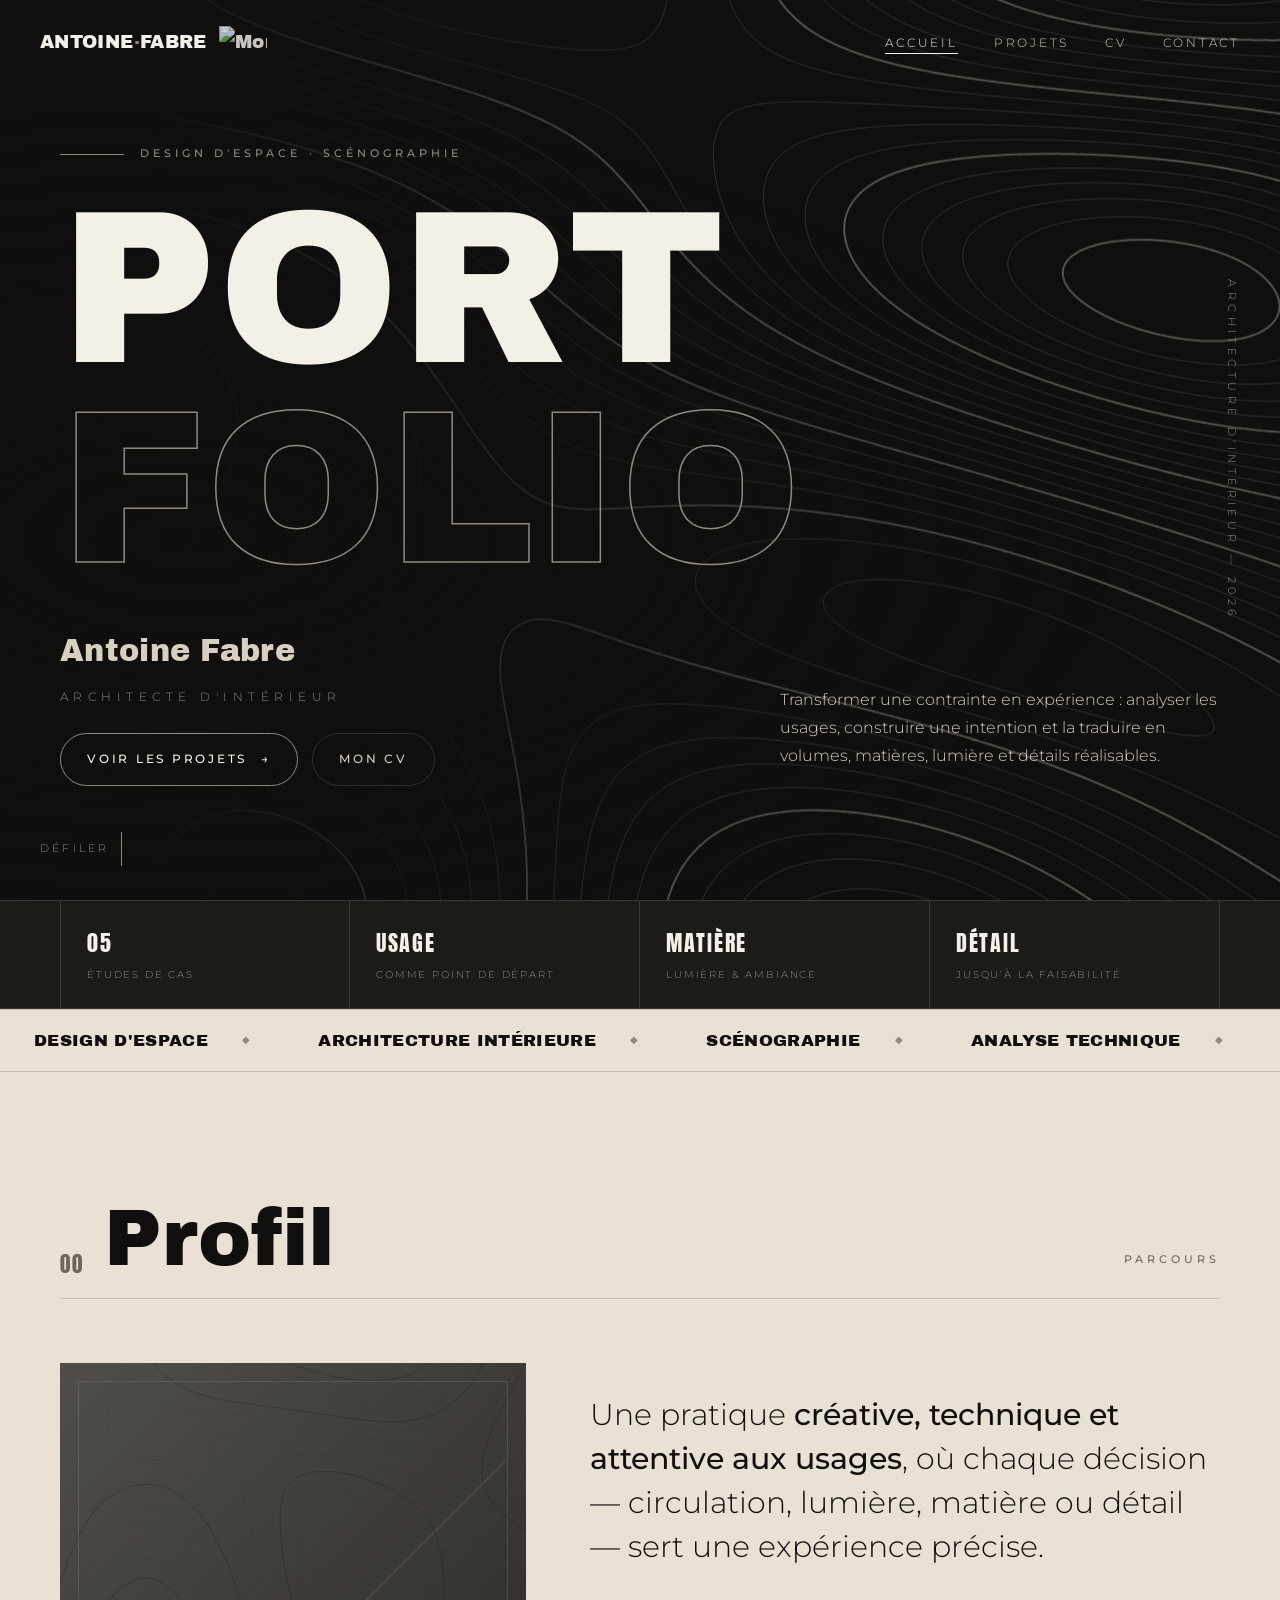
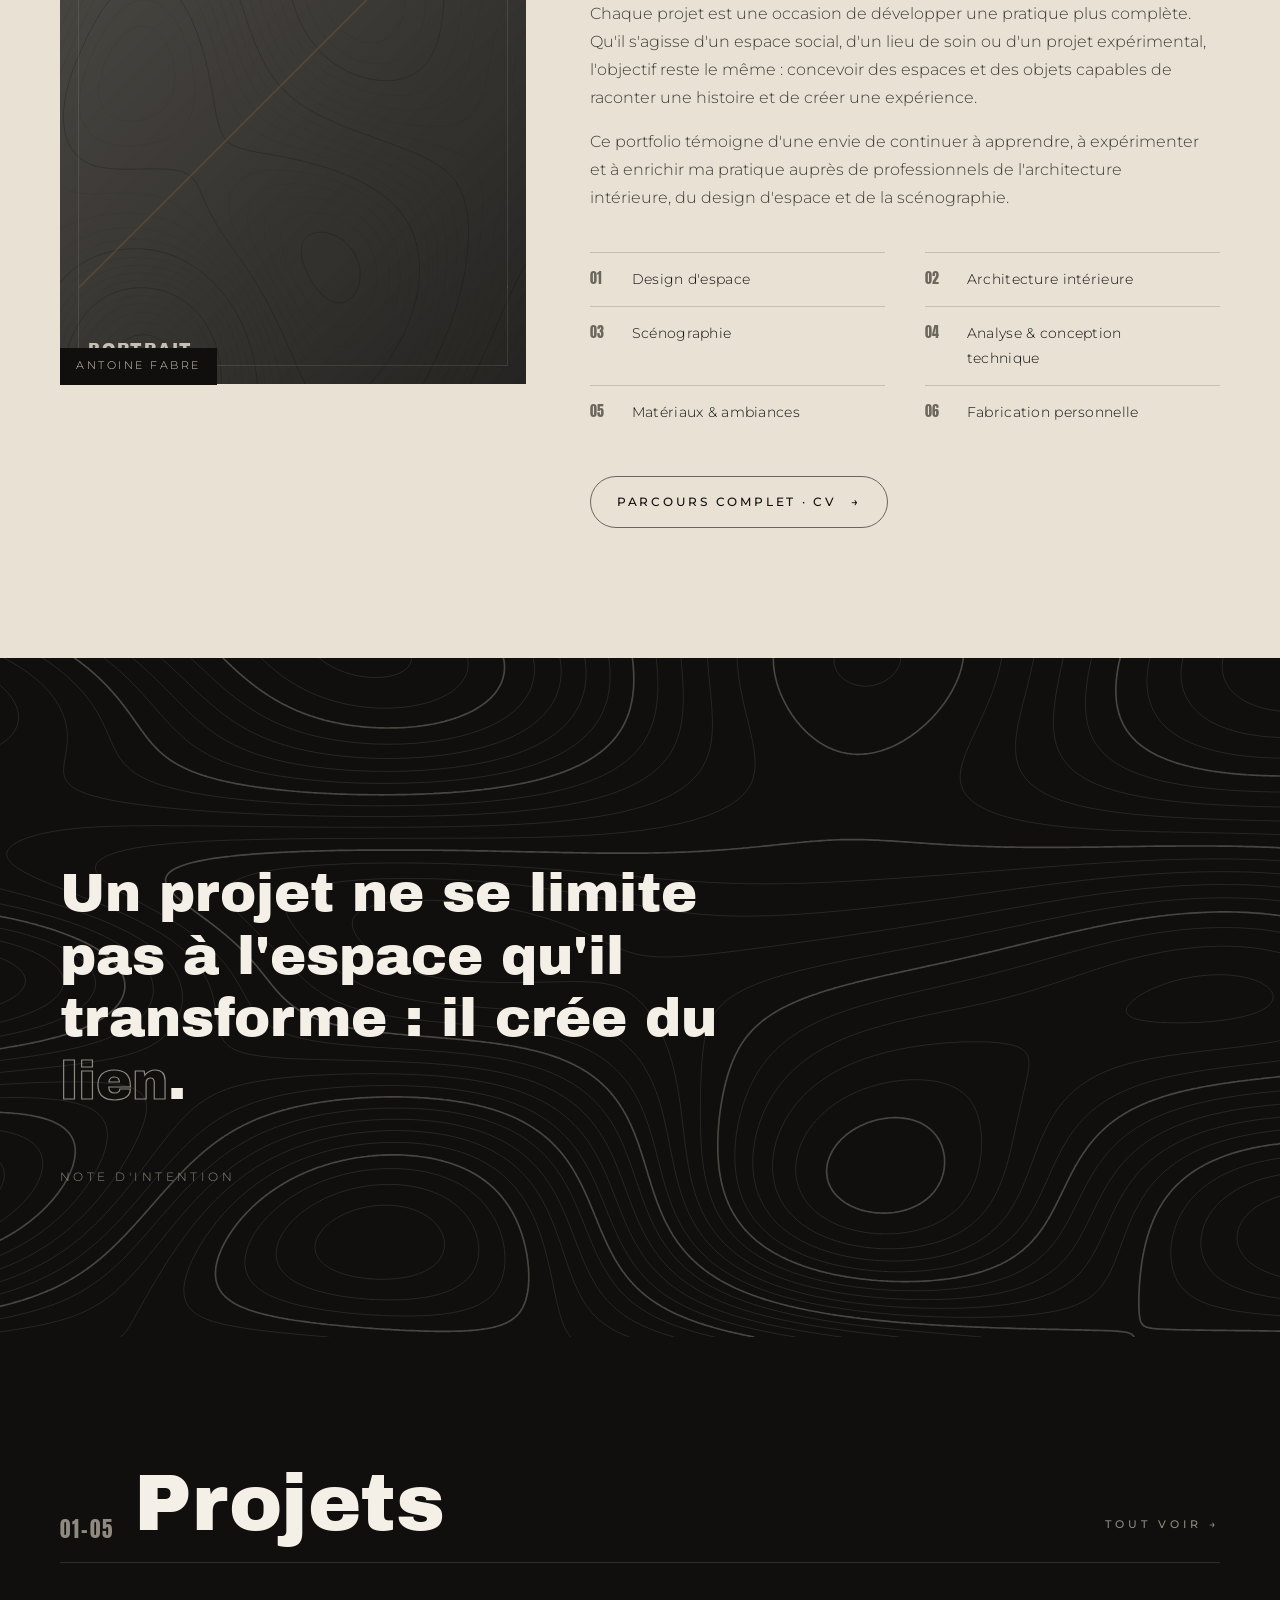
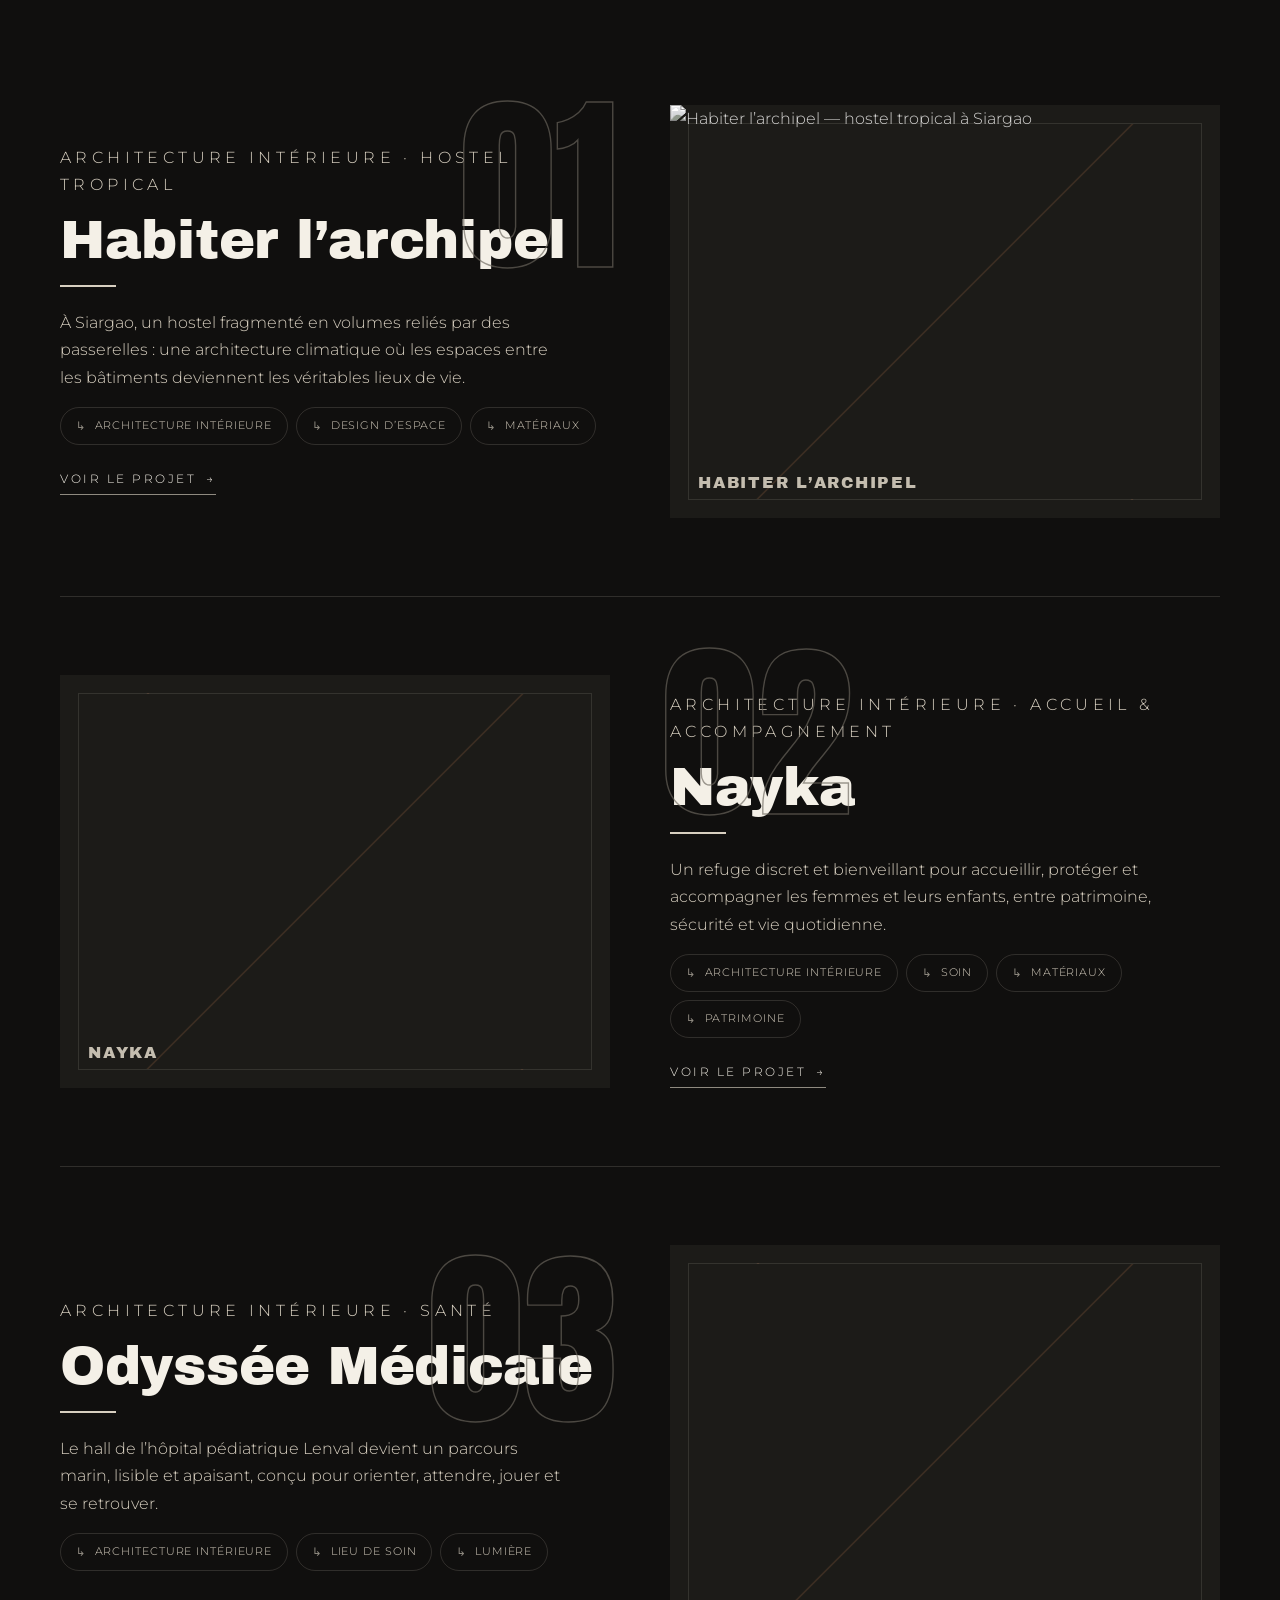
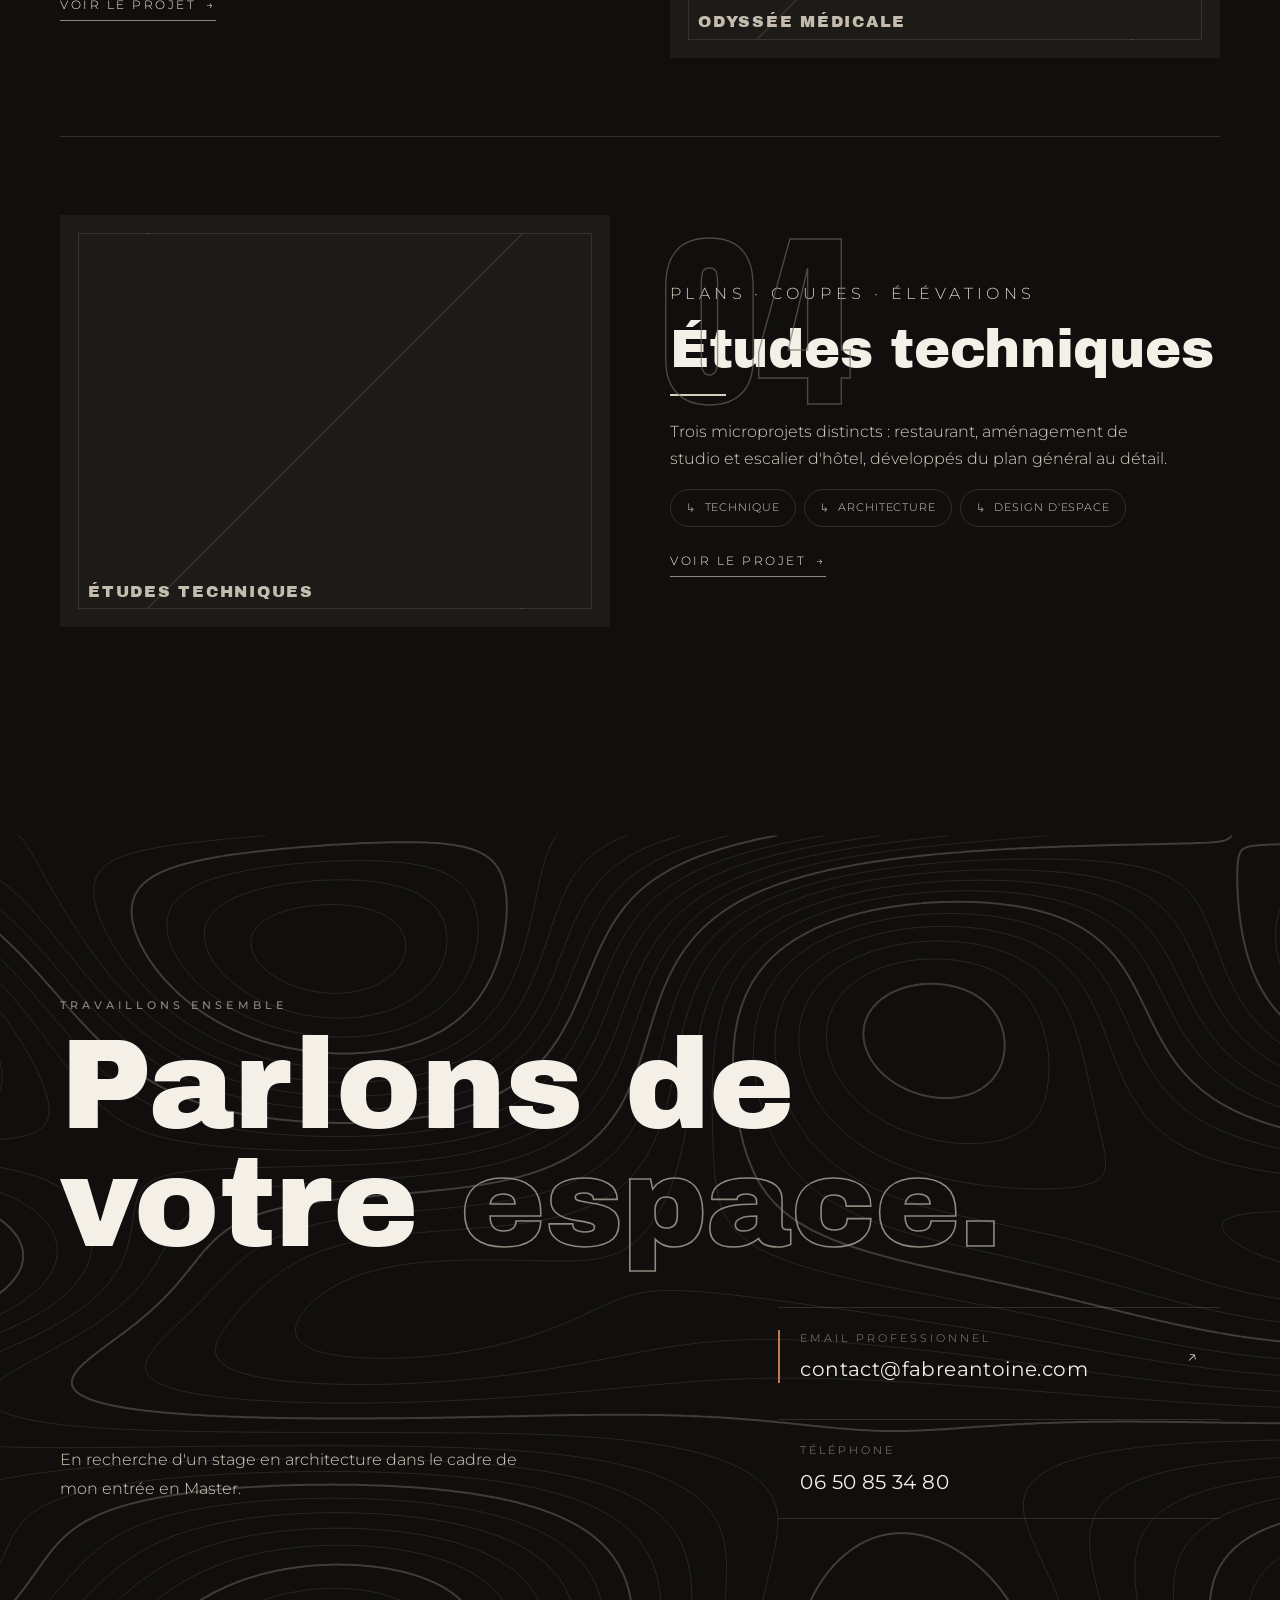
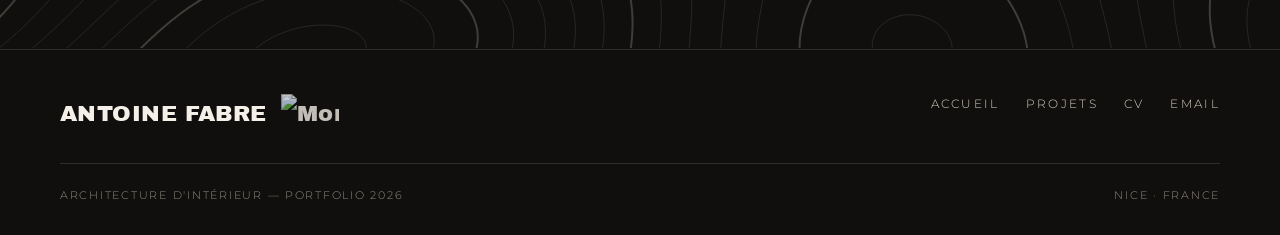
==== commit 459dab75: "Add files via upload" ====
--- a/index.html
+++ b/index.html
@@ -11,12 +11,12 @@
 <script>document.documentElement.classList.add('js');</script><link href="https://fonts.googleapis.com/css2?family=Anton&amp;family=Archivo+Black&amp;family=Montserrat:wght@200;300;400;500;600&amp;display=swap" rel="stylesheet"/>
 <link href="styles.css" rel="stylesheet"/>
 <link href="images/favicon.svg" rel="icon" type="image/svg+xml"/>
-<link href="images/favicon.png" rel="icon" sizes="512x512" type="image/png"/>
+<link href="images/favicon.webp" rel="icon" sizes="512x512" type="image/png"/>
 <link href="favicon.ico" rel="shortcut icon"/>
 </head>
 <body><a class="skip-link" href="#main-content">Aller au contenu</a>
 <nav aria-label="Navigation principale" id="nav">
-<a class="brand brand-lockup" href="index.html"><span class="brand-text">ANTOINE<b>·</b>FABRE</span><img alt="Monogramme AF" class="brand-mark" decoding="async" src="images/af-logo-white.png"/></a>
+<a class="brand brand-lockup" href="index.html"><span class="brand-text">ANTOINE<b>·</b>FABRE</span><img alt="Monogramme AF" class="brand-mark" decoding="async" src="images/af-logo-white.webp"/></a>
 <button aria-controls="menu" aria-expanded="false" aria-label="Ouvrir le menu" class="menu-btn" id="menuBtn">MENU</button>
 <ul aria-label="Pages principales" id="menu">
 <li><a aria-current="page" href="index.html">Accueil</a></li>
@@ -78,7 +78,7 @@
 <div class="about-grid">
 <div class="portrait reveal">
 <div class="ph" data-ph="Portrait">
-<img alt="Antoine Fabre, architecte d'intérieur" decoding="async" height="1600" loading="lazy" onerror="this.remove()" src="images/portrait.jpg" width="1200"/>
+<img alt="Antoine Fabre, architecte d'intérieur" decoding="async" height="1600" loading="lazy" onerror="this.remove()" src="images/portrait.webp" width="1200"/>
 </div>
 <span class="cap">Antoine Fabre</span>
 </div>
@@ -133,7 +133,7 @@
 </div>
 <article class="project reveal">
 <a class="p-media ph" data-ph="Habiter l’archipel" href="projet-habiter-archipel.html">
-<img alt="Habiter l’archipel — hostel tropical à Siargao" decoding="async" fetchpriority="high" height="1440" loading="eager" src="images/archipel-hero.jpg" width="1920"/>
+<img alt="Habiter l’archipel — hostel tropical à Siargao" decoding="async" fetchpriority="high" height="1440" loading="eager" src="images/archipel-hero.webp" width="1920"/>
 </a>
 <div class="p-body">
 <span class="p-num">01</span>
@@ -150,7 +150,7 @@
 </div>
 </article><article class="project reveal">
 <a class="p-media ph" data-ph="Nayka" href="projet-nayka.html">
-<img alt="Nayka — espace d’accueil et de reconstruction" decoding="async" height="1080" loading="lazy" onerror="this.remove()" src="images/nayka-hero.png" width="1920"/>
+<img alt="Nayka — espace d’accueil et de reconstruction" decoding="async" height="1080" loading="lazy" onerror="this.remove()" src="images/nayka-hero.webp" width="1920"/>
 </a>
 <div class="p-body">
 <span class="p-num">02</span>
@@ -171,7 +171,7 @@
 </article>
 <article class="project reveal">
 <a class="p-media ph" data-ph="Odyssée Médicale" href="projet-odyssee.html">
-<img alt="Odyssée Médicale — hall pédiatrique" decoding="async" height="1200" loading="lazy" onerror="this.remove()" src="images/odyssee-hero.png" width="1600"/>
+<img alt="Odyssée Médicale — hall pédiatrique" decoding="async" height="1200" loading="lazy" onerror="this.remove()" src="images/odyssee-hero.webp" width="1600"/>
 </a>
 <div class="p-body">
 <span class="p-num">03</span>
@@ -191,7 +191,7 @@
 </article>
 <article class="project reveal">
 <a class="p-media ph" data-ph="Études techniques" href="projet-techniques.html">
-<img alt="Études techniques — restaurant, studio et escalier" decoding="async" height="1080" loading="lazy" onerror="this.remove()" src="images/techniques-hero.png" width="1920"/>
+<img alt="Études techniques — restaurant, studio et escalier" decoding="async" height="1080" loading="lazy" onerror="this.remove()" src="images/techniques-hero.webp" width="1920"/>
 </a>
 <div class="p-body">
 <span class="p-num">04</span>
@@ -234,7 +234,7 @@
 </main><footer>
 <div class="wrap">
 <div class="foot-top">
-<span class="brand brand-lockup"><span class="brand-text">ANTOINE FABRE</span><img alt="Monogramme AF" class="brand-mark" decoding="async" src="images/af-logo-white.png"/></span>
+<span class="brand brand-lockup"><span class="brand-text">ANTOINE FABRE</span><img alt="Monogramme AF" class="brand-mark" decoding="async" src="images/af-logo-white.webp"/></span>
 <nav aria-label="Navigation de pied de page" class="foot-nav">
 <a href="index.html">Accueil</a>
 <a href="portfolio.html">Projets</a>
@@ -248,6 +248,6 @@
 </div>
 </div>
 </footer>
-<script defer="" src="site.js?v=pdf-webp-1"></script>
+<script defer="" src="site.js?v=all-webp-1"></script>
 </body>
 </html>
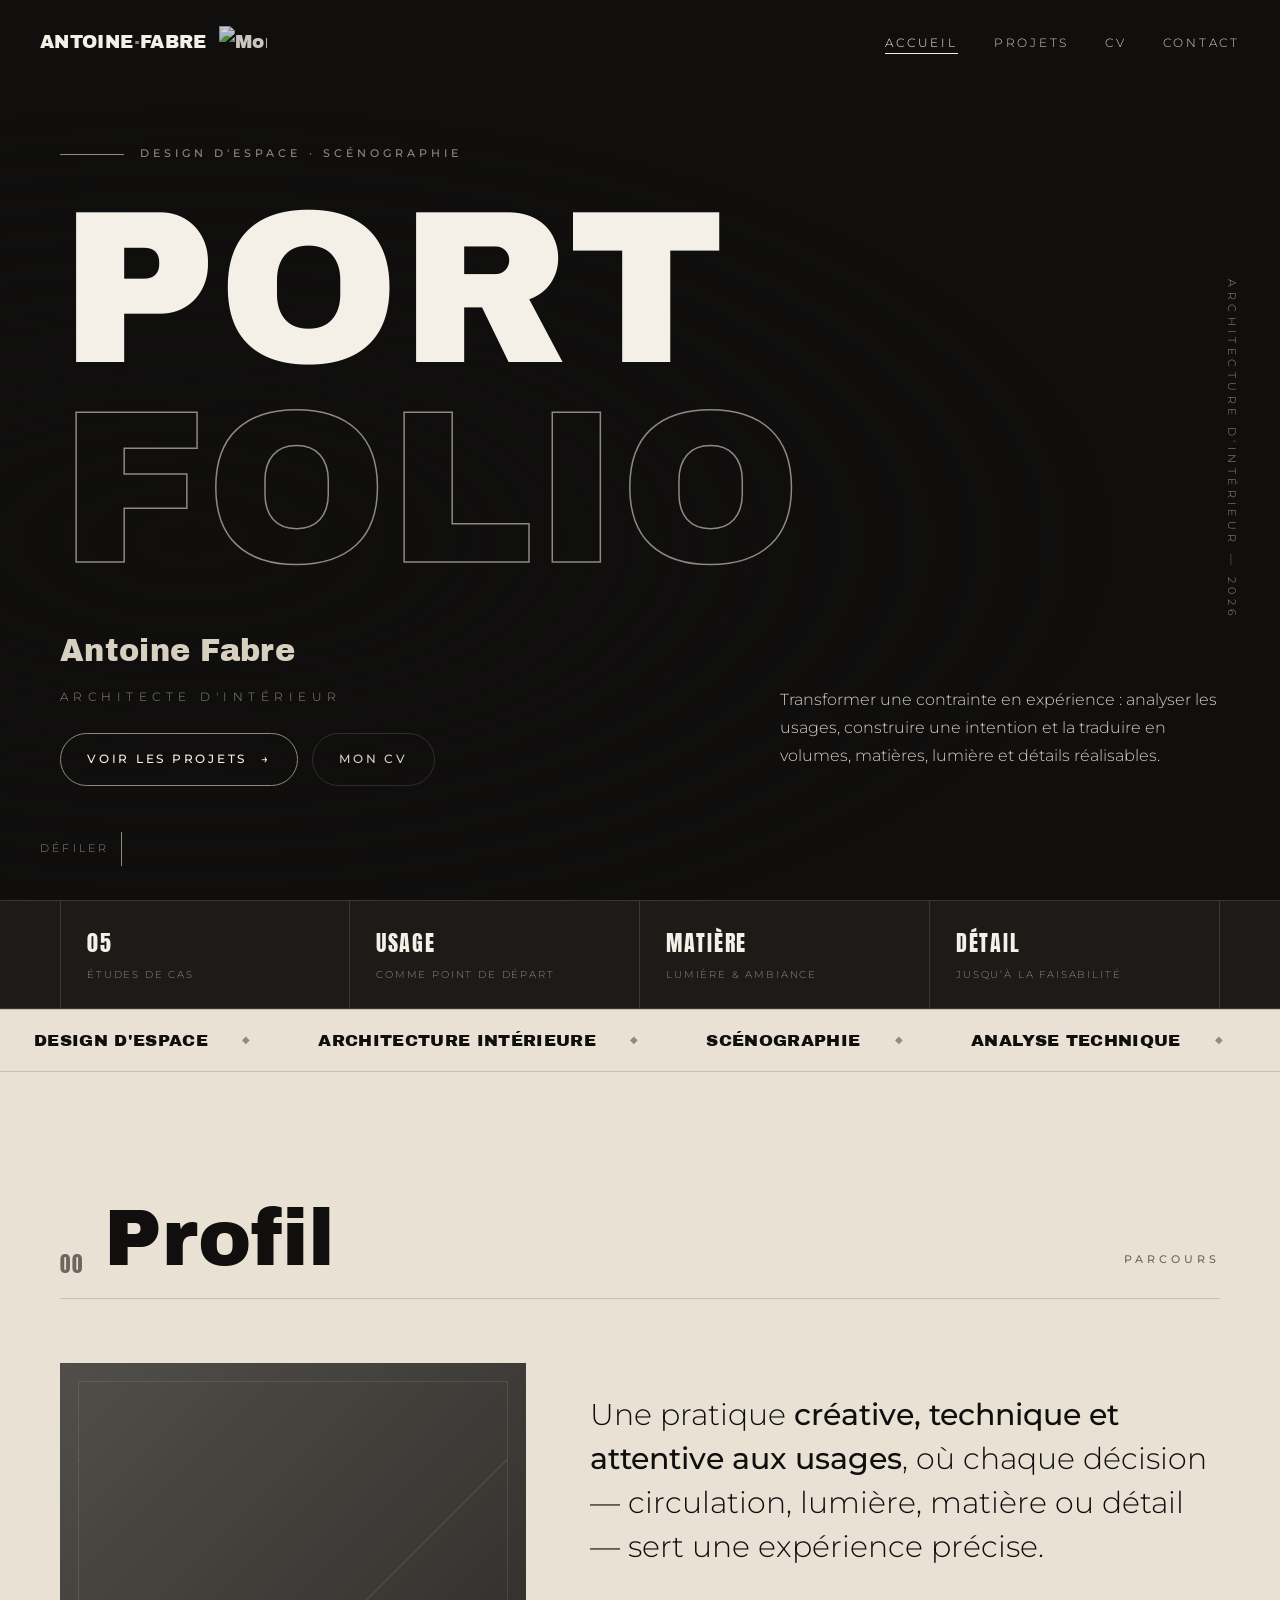
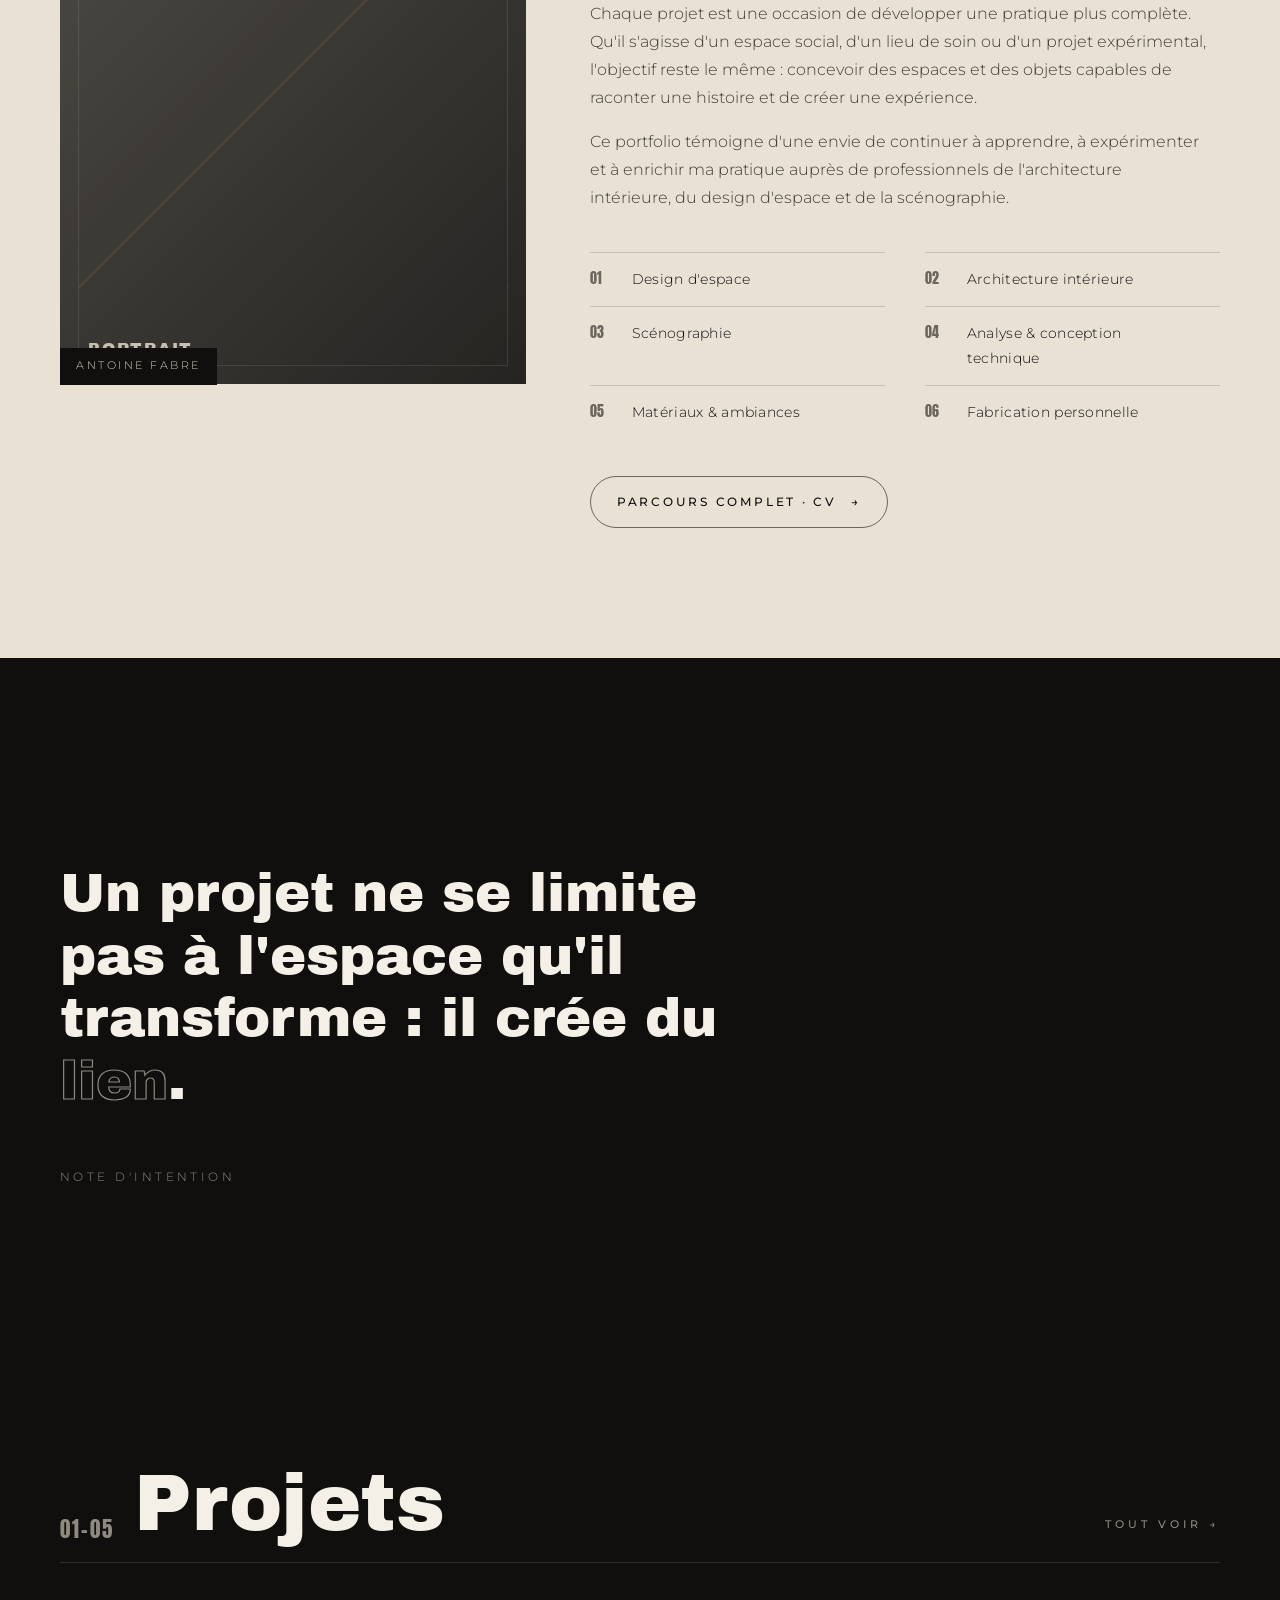
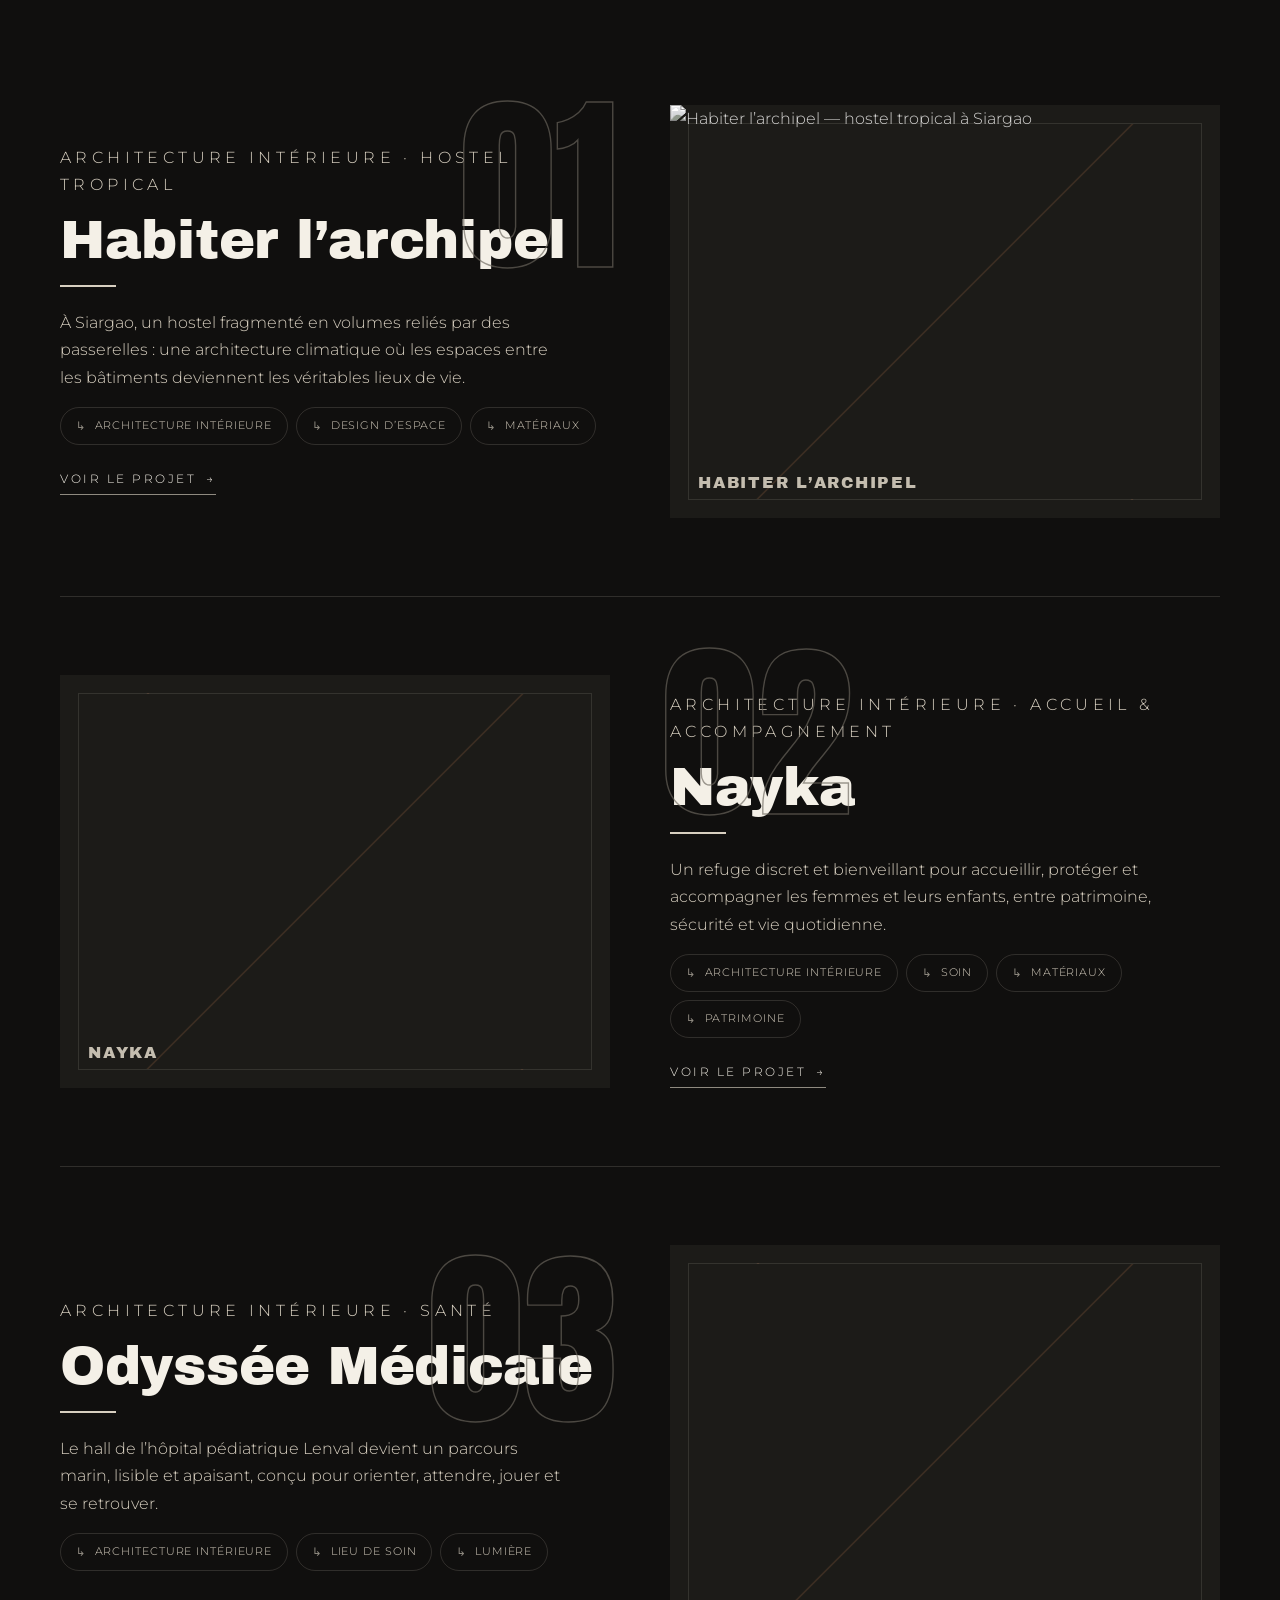
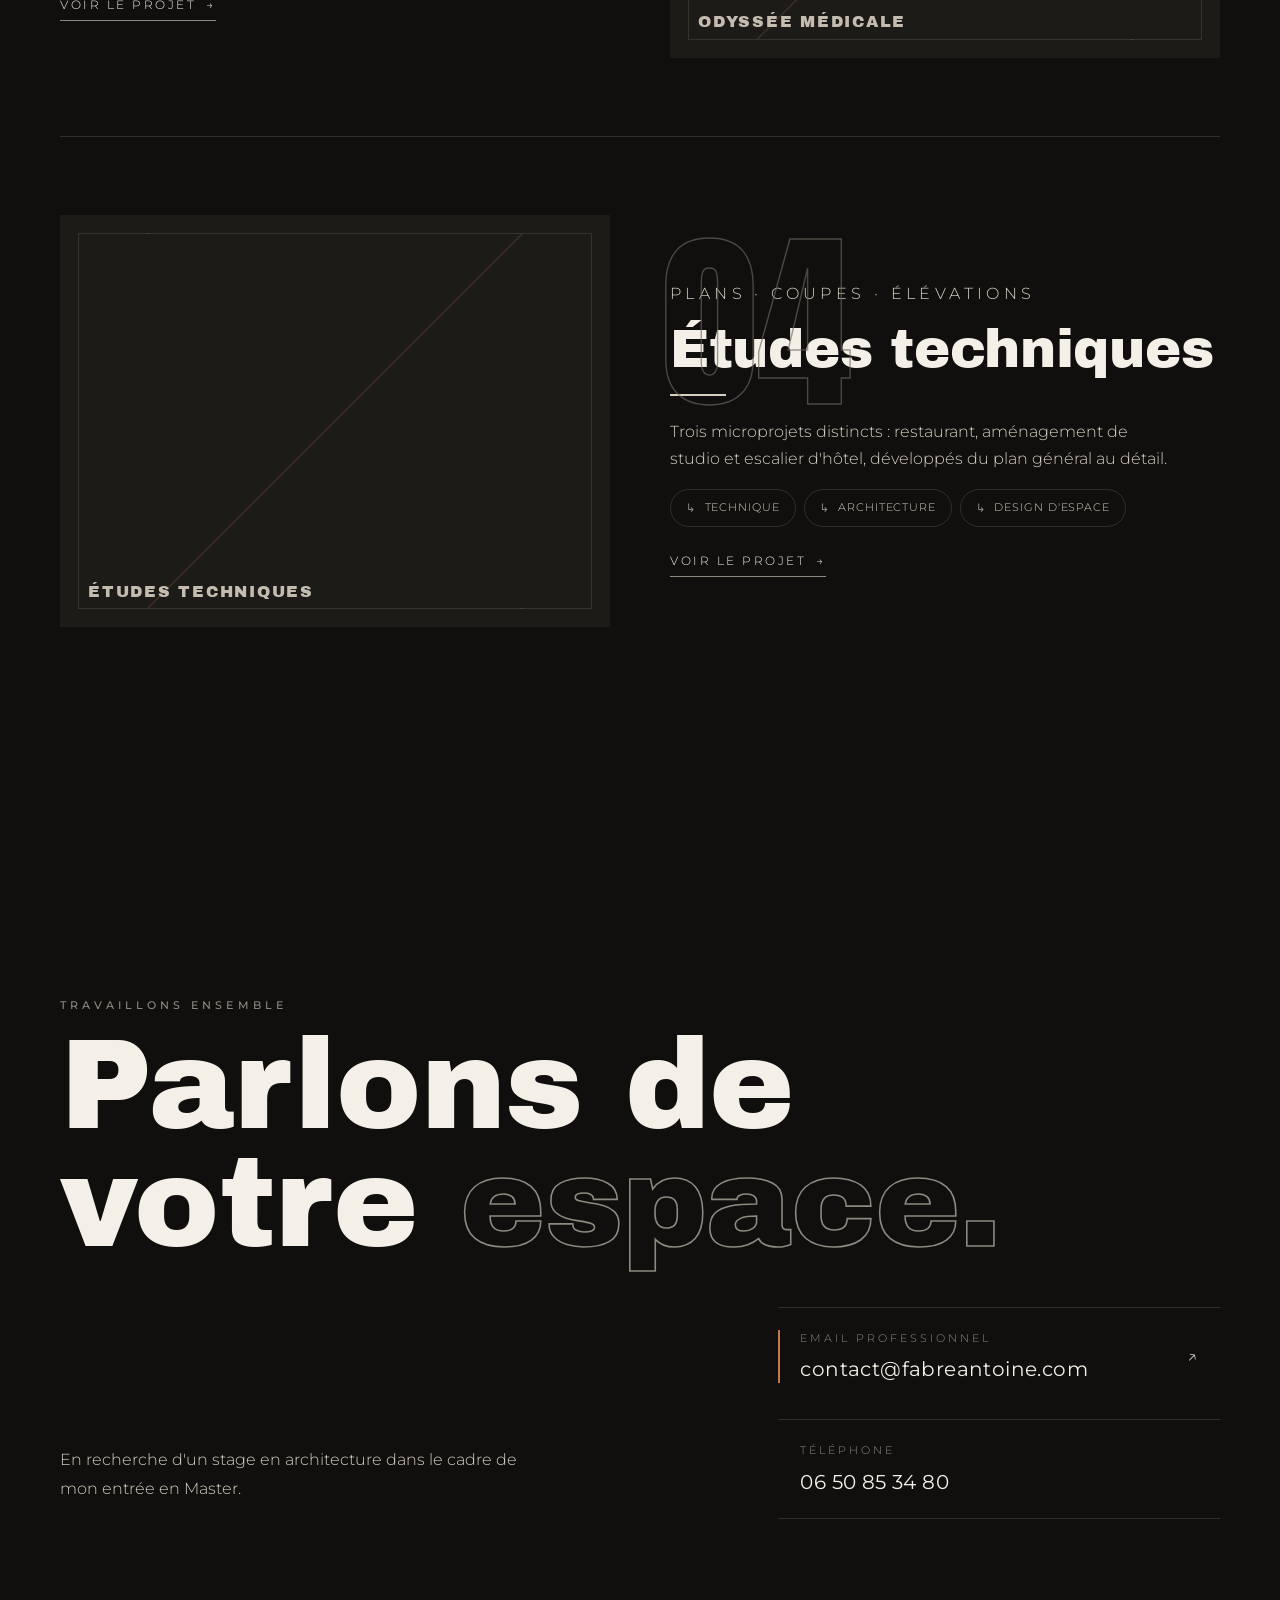
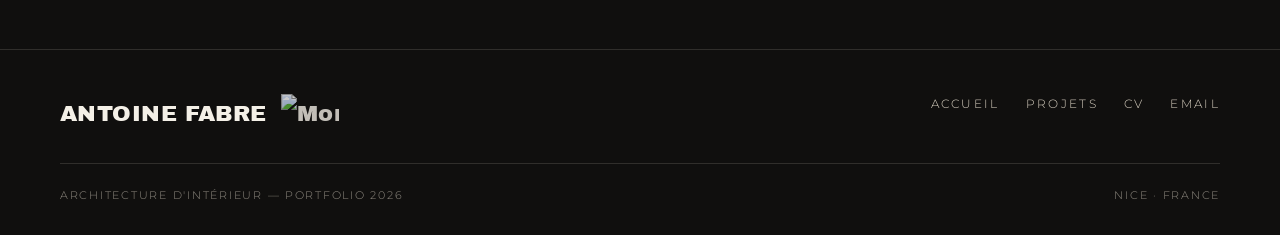
==== commit 5947889d: "Add files via upload" ====
--- a/index.html
+++ b/index.html
@@ -11,12 +11,12 @@
 <script>document.documentElement.classList.add('js');</script><link href="https://fonts.googleapis.com/css2?family=Anton&amp;family=Archivo+Black&amp;family=Montserrat:wght@200;300;400;500;600&amp;display=swap" rel="stylesheet"/>
 <link href="styles.css" rel="stylesheet"/>
 <link href="images/favicon.svg" rel="icon" type="image/svg+xml"/>
-<link href="images/favicon.webp" rel="icon" sizes="512x512" type="image/png"/>
+<link href="images/favicon.png" rel="icon" sizes="512x512" type="image/png"/>
 <link href="favicon.ico" rel="shortcut icon"/>
 </head>
 <body><a class="skip-link" href="#main-content">Aller au contenu</a>
 <nav aria-label="Navigation principale" id="nav">
-<a class="brand brand-lockup" href="index.html"><span class="brand-text">ANTOINE<b>·</b>FABRE</span><img alt="Monogramme AF" class="brand-mark" decoding="async" src="images/af-logo-white.webp"/></a>
+<a class="brand brand-lockup" href="index.html"><span class="brand-text">ANTOINE<b>·</b>FABRE</span><img alt="Monogramme AF" class="brand-mark" decoding="async" src="images/af-logo-white.png"/></a>
 <button aria-controls="menu" aria-expanded="false" aria-label="Ouvrir le menu" class="menu-btn" id="menuBtn">MENU</button>
 <ul aria-label="Pages principales" id="menu">
 <li><a aria-current="page" href="index.html">Accueil</a></li>
@@ -78,7 +78,7 @@
 <div class="about-grid">
 <div class="portrait reveal">
 <div class="ph" data-ph="Portrait">
-<img alt="Antoine Fabre, architecte d'intérieur" decoding="async" height="1600" loading="lazy" onerror="this.remove()" src="images/portrait.webp" width="1200"/>
+<img alt="Antoine Fabre, architecte d'intérieur" decoding="async" height="1600" loading="lazy" onerror="this.remove()" src="images/portrait.png" width="1200"/>
 </div>
 <span class="cap">Antoine Fabre</span>
 </div>
@@ -133,7 +133,7 @@
 </div>
 <article class="project reveal">
 <a class="p-media ph" data-ph="Habiter l’archipel" href="projet-habiter-archipel.html">
-<img alt="Habiter l’archipel — hostel tropical à Siargao" decoding="async" fetchpriority="high" height="1440" loading="eager" src="images/archipel-hero.webp" width="1920"/>
+<img alt="Habiter l’archipel — hostel tropical à Siargao" decoding="async" fetchpriority="high" height="1440" loading="eager" src="images/archipel-hero.png" width="1920"/>
 </a>
 <div class="p-body">
 <span class="p-num">01</span>
@@ -150,7 +150,7 @@
 </div>
 </article><article class="project reveal">
 <a class="p-media ph" data-ph="Nayka" href="projet-nayka.html">
-<img alt="Nayka — espace d’accueil et de reconstruction" decoding="async" height="1080" loading="lazy" onerror="this.remove()" src="images/nayka-hero.webp" width="1920"/>
+<img alt="Nayka — espace d’accueil et de reconstruction" decoding="async" height="1080" loading="lazy" onerror="this.remove()" src="images/nayka-hero.png" width="1920"/>
 </a>
 <div class="p-body">
 <span class="p-num">02</span>
@@ -171,7 +171,7 @@
 </article>
 <article class="project reveal">
 <a class="p-media ph" data-ph="Odyssée Médicale" href="projet-odyssee.html">
-<img alt="Odyssée Médicale — hall pédiatrique" decoding="async" height="1200" loading="lazy" onerror="this.remove()" src="images/odyssee-hero.webp" width="1600"/>
+<img alt="Odyssée Médicale — hall pédiatrique" decoding="async" height="1200" loading="lazy" onerror="this.remove()" src="images/odyssee-hero.png" width="1600"/>
 </a>
 <div class="p-body">
 <span class="p-num">03</span>
@@ -191,7 +191,7 @@
 </article>
 <article class="project reveal">
 <a class="p-media ph" data-ph="Études techniques" href="projet-techniques.html">
-<img alt="Études techniques — restaurant, studio et escalier" decoding="async" height="1080" loading="lazy" onerror="this.remove()" src="images/techniques-hero.webp" width="1920"/>
+<img alt="Études techniques — restaurant, studio et escalier" decoding="async" height="1080" loading="lazy" onerror="this.remove()" src="images/techniques-hero.png" width="1920"/>
 </a>
 <div class="p-body">
 <span class="p-num">04</span>
@@ -234,7 +234,7 @@
 </main><footer>
 <div class="wrap">
 <div class="foot-top">
-<span class="brand brand-lockup"><span class="brand-text">ANTOINE FABRE</span><img alt="Monogramme AF" class="brand-mark" decoding="async" src="images/af-logo-white.webp"/></span>
+<span class="brand brand-lockup"><span class="brand-text">ANTOINE FABRE</span><img alt="Monogramme AF" class="brand-mark" decoding="async" src="images/af-logo-white.png"/></span>
 <nav aria-label="Navigation de pied de page" class="foot-nav">
 <a href="index.html">Accueil</a>
 <a href="portfolio.html">Projets</a>
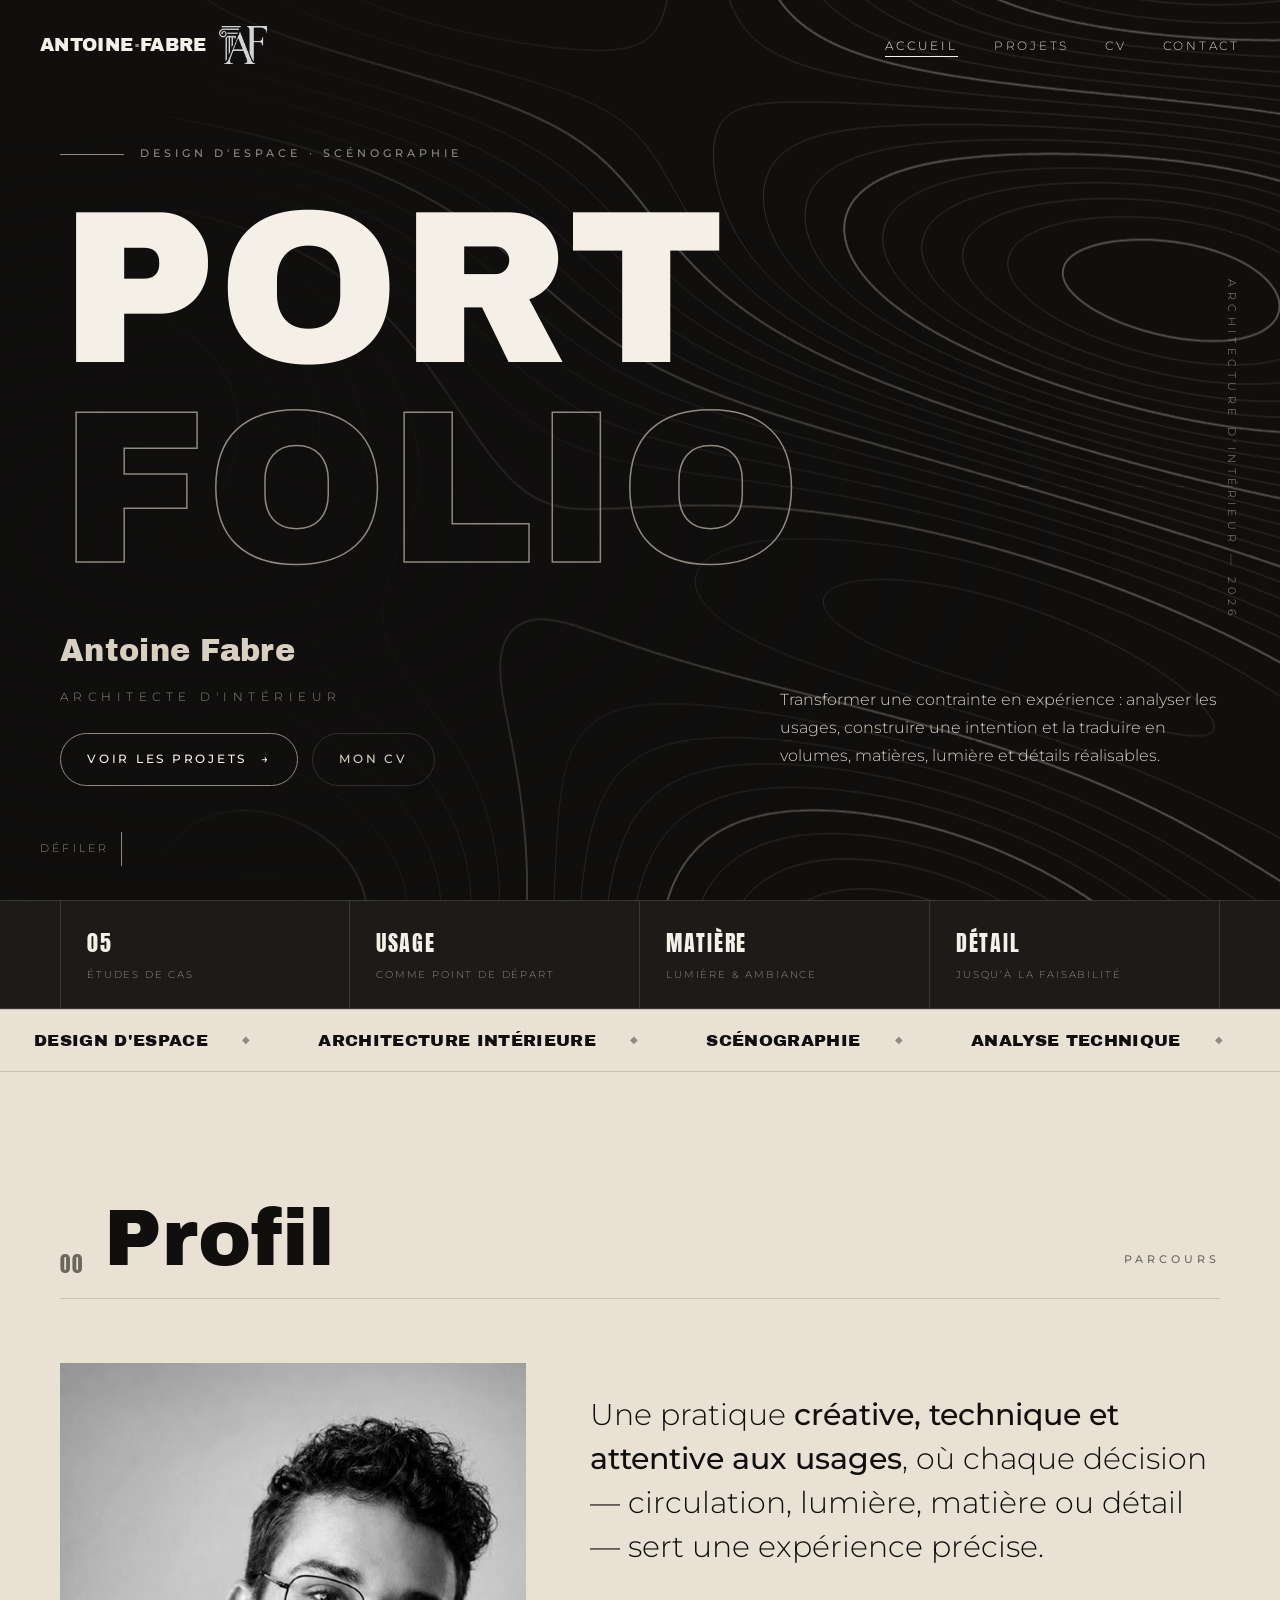
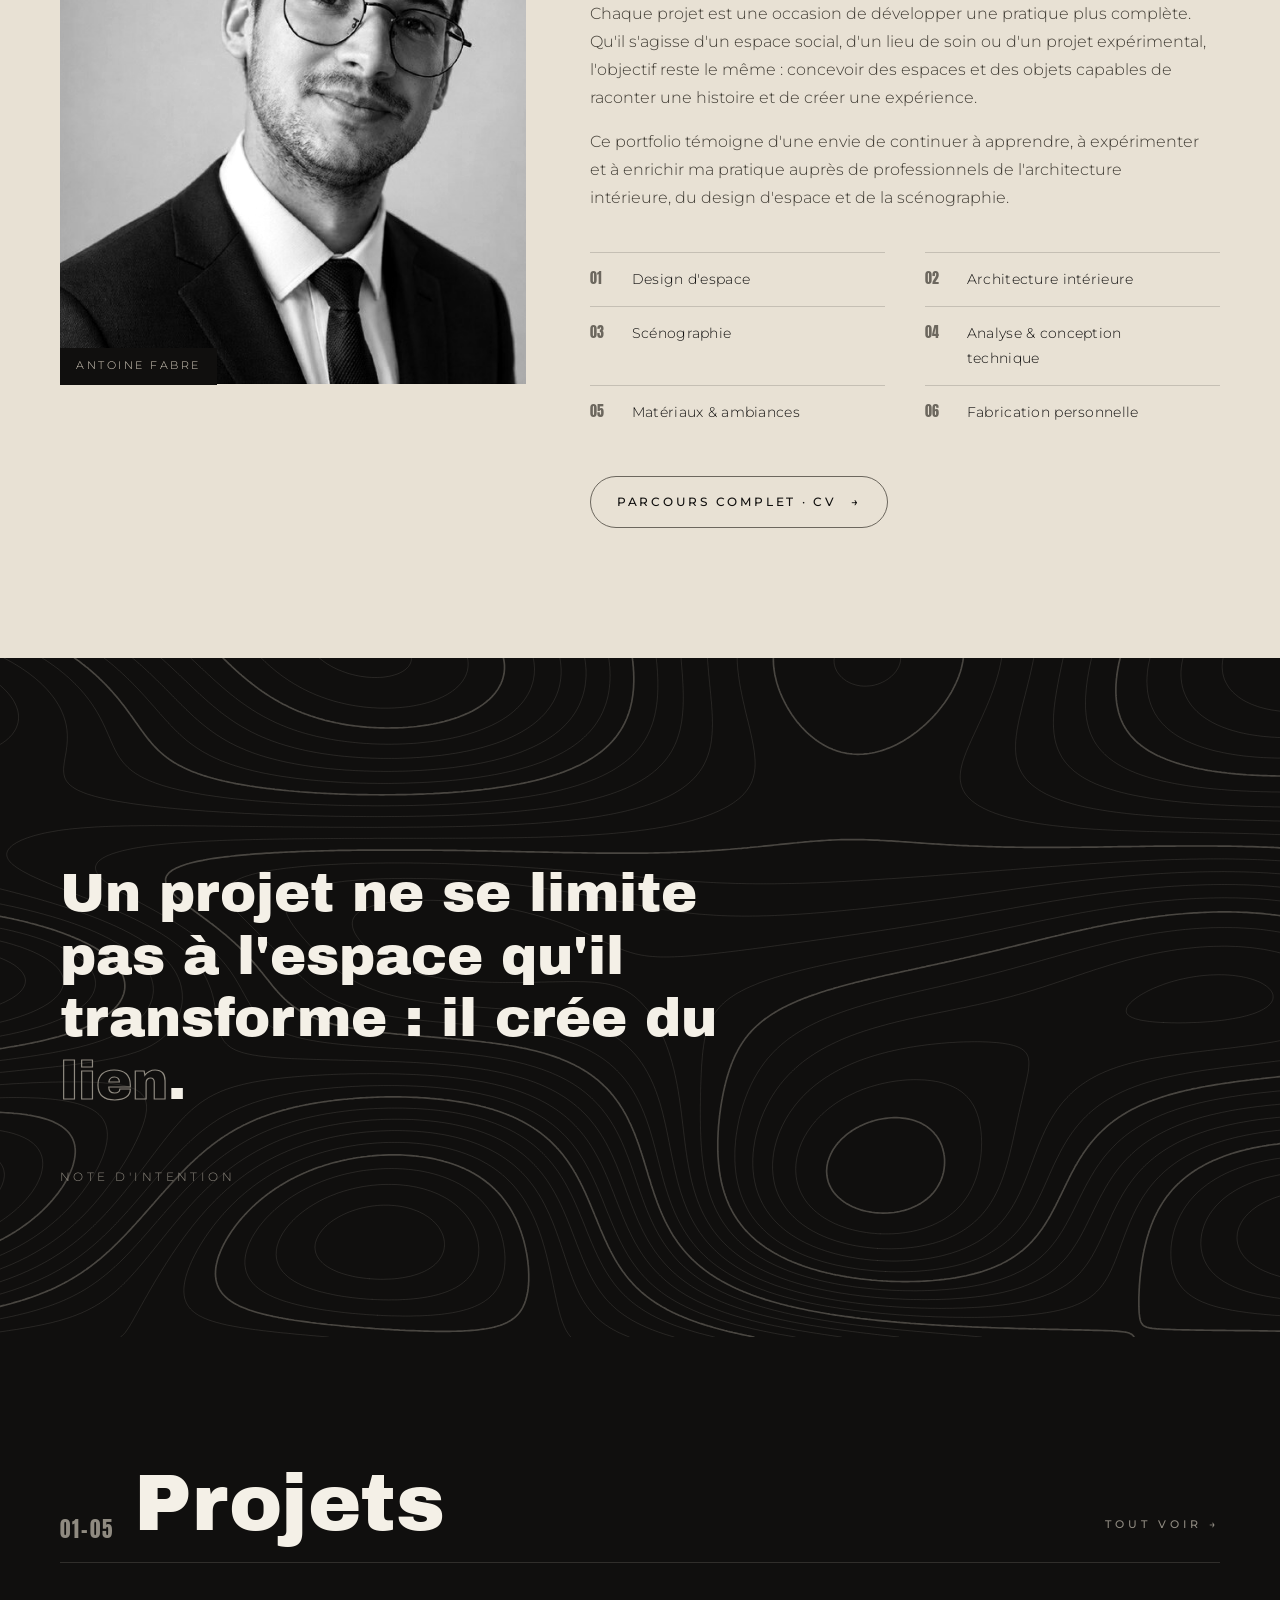
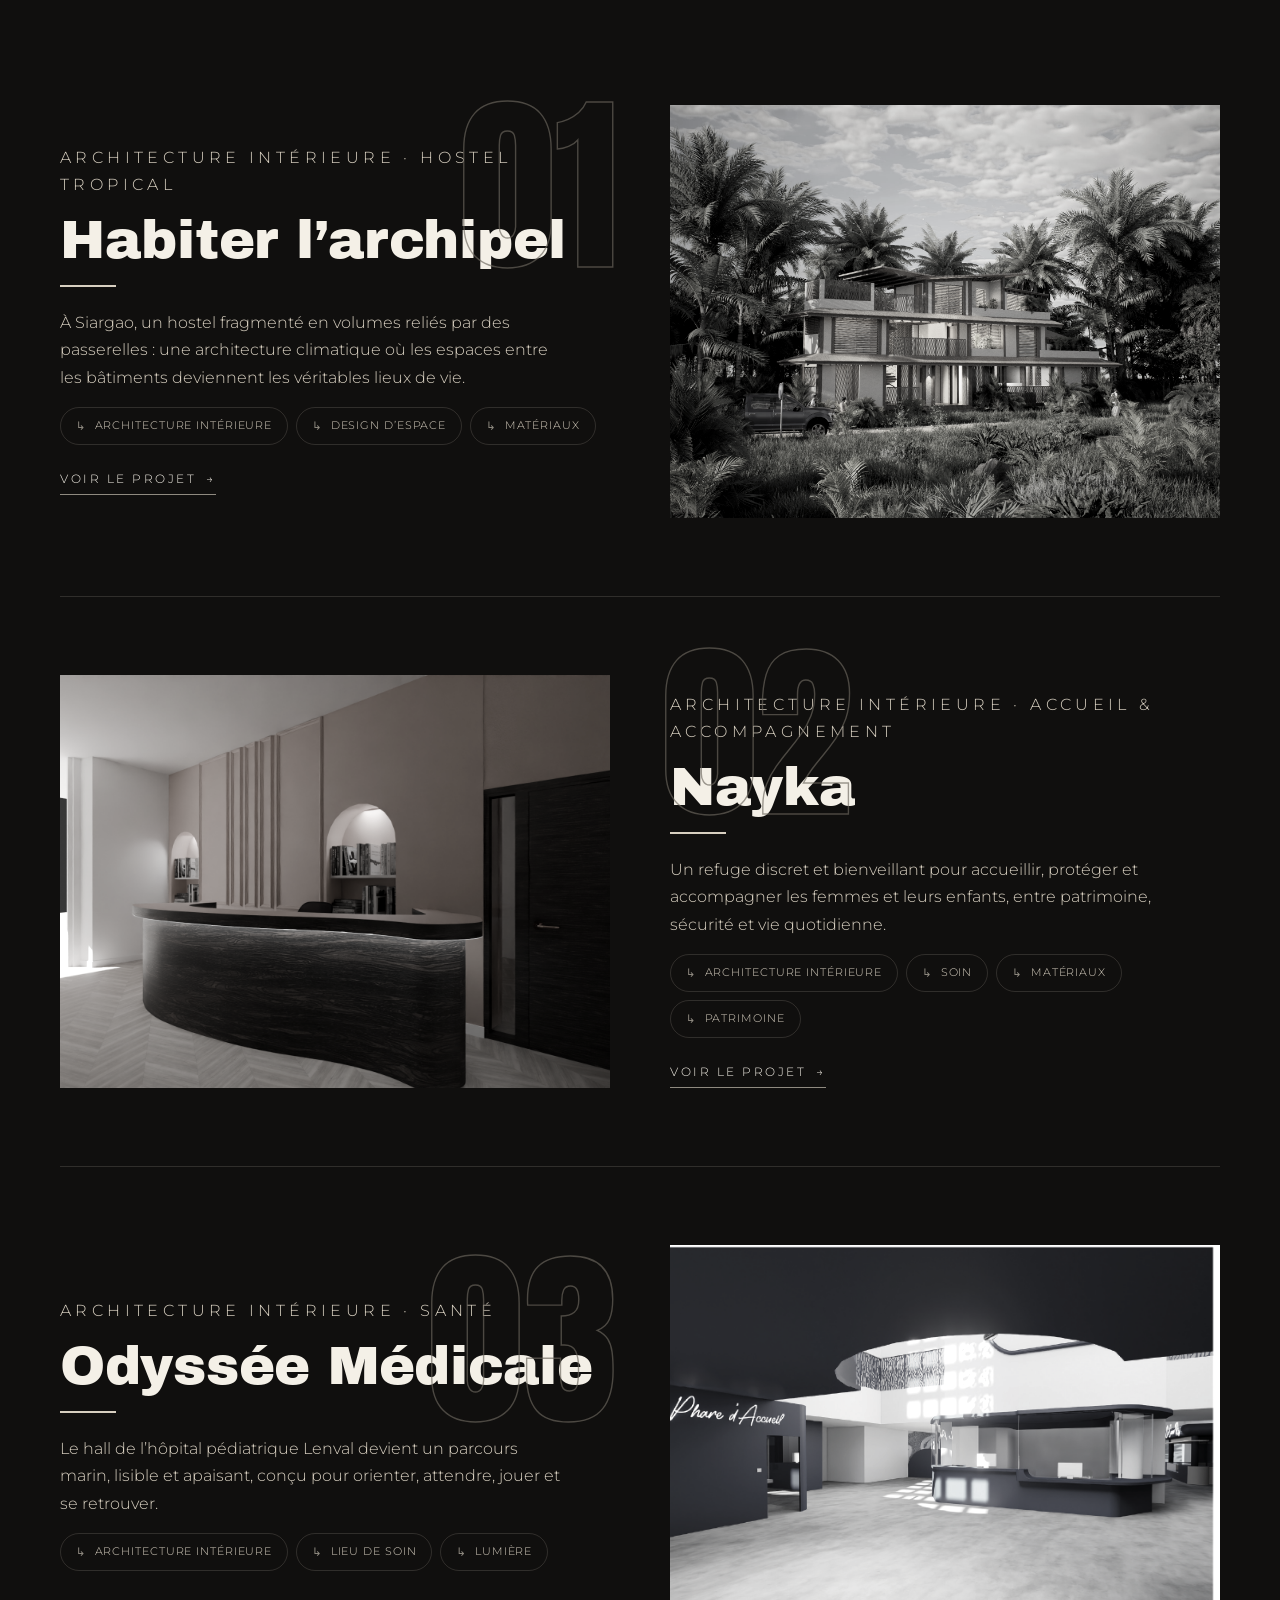
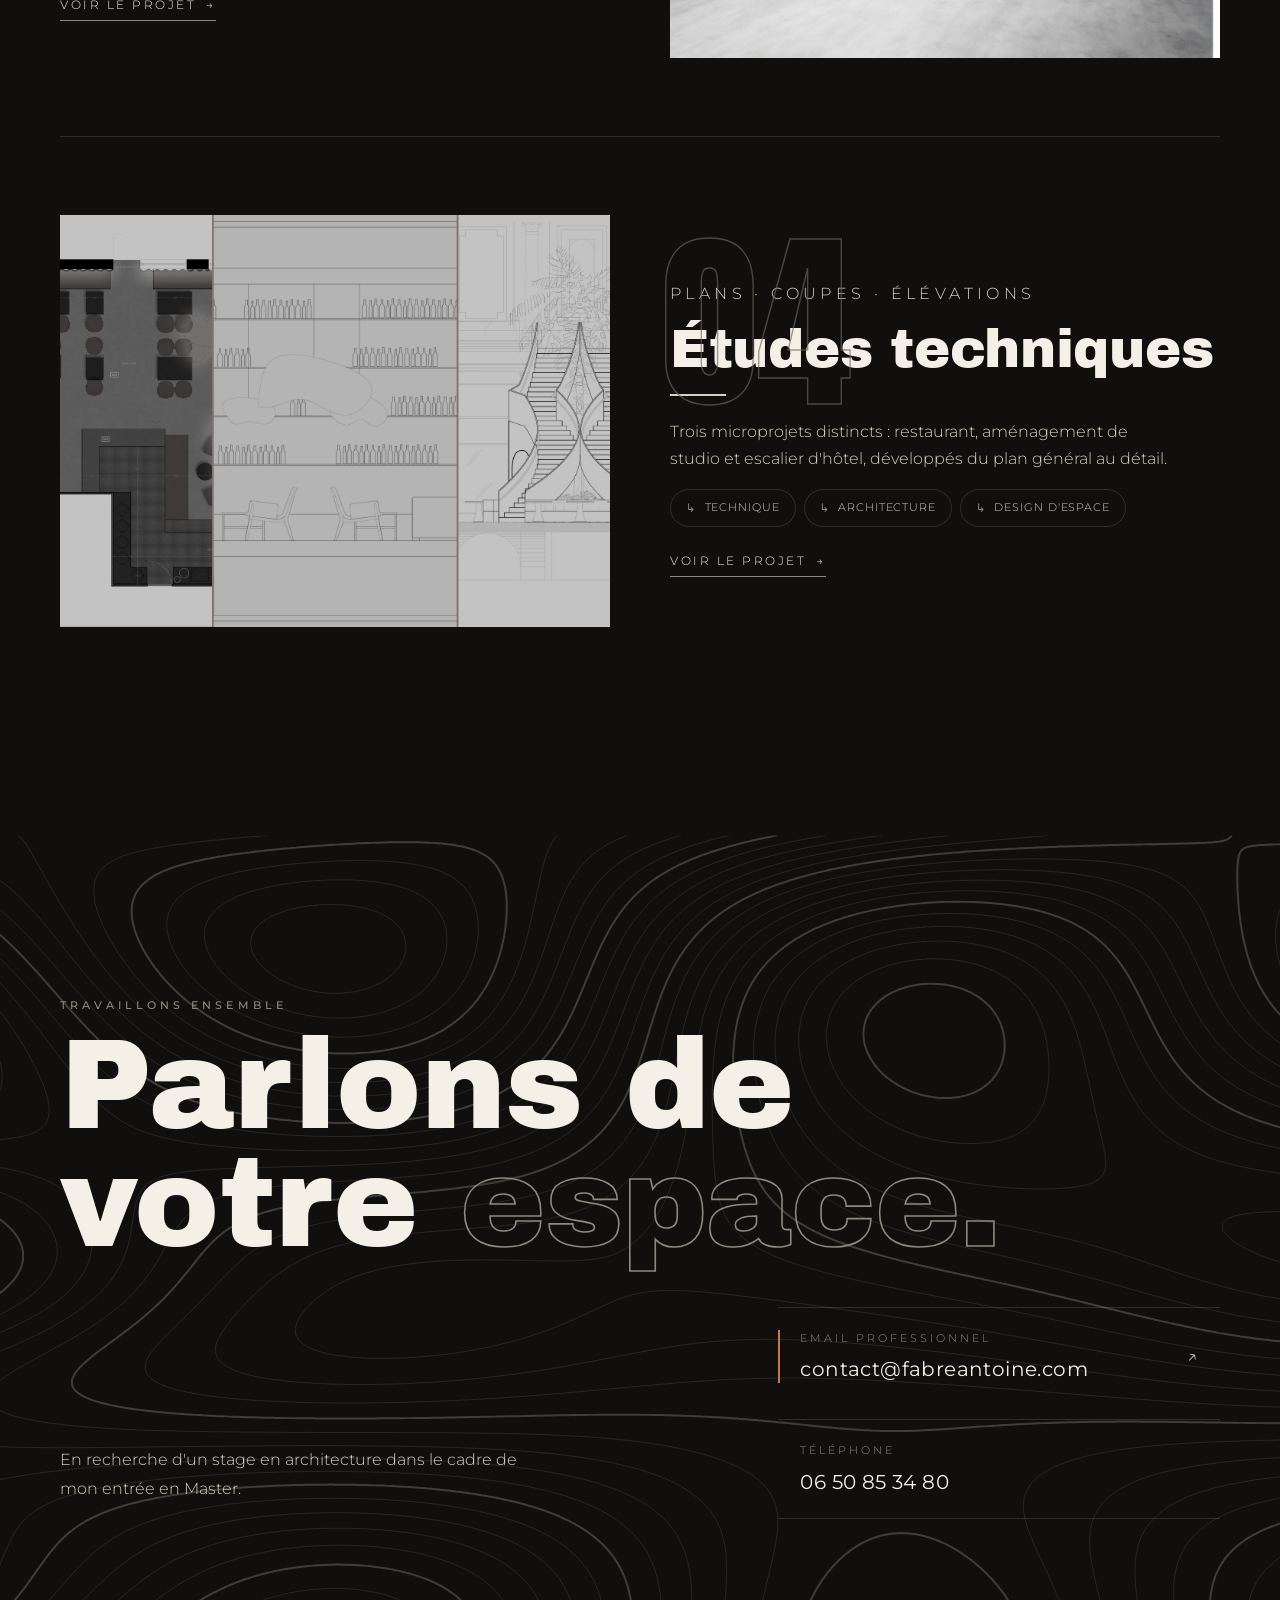
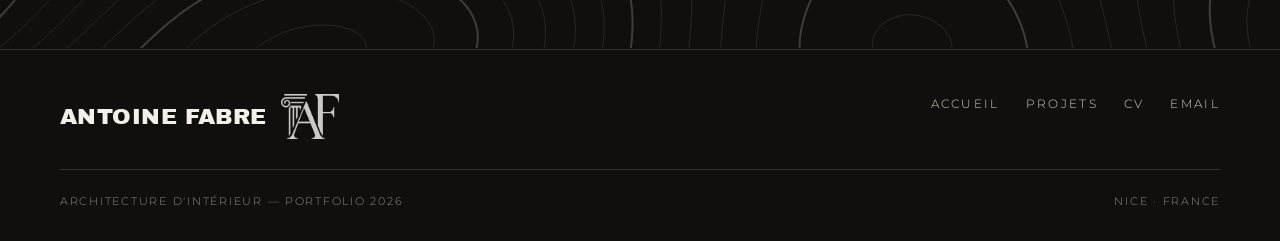
==== commit 2e0301b0: "Add files via upload" ====
--- a/index.html
+++ b/index.html
@@ -78,7 +78,7 @@
 <div class="about-grid">
 <div class="portrait reveal">
 <div class="ph" data-ph="Portrait">
-<img alt="Antoine Fabre, architecte d'intérieur" decoding="async" height="1600" loading="lazy" onerror="this.remove()" src="images/portrait.png" width="1200"/>
+<img alt="Antoine Fabre, architecte d'intérieur" decoding="async" height="1600" loading="lazy" onerror="this.remove()" src="images/portrait.jpg" width="1200"/>
 </div>
 <span class="cap">Antoine Fabre</span>
 </div>
@@ -133,7 +133,7 @@
 </div>
 <article class="project reveal">
 <a class="p-media ph" data-ph="Habiter l’archipel" href="projet-habiter-archipel.html">
-<img alt="Habiter l’archipel — hostel tropical à Siargao" decoding="async" fetchpriority="high" height="1440" loading="eager" src="images/archipel-hero.png" width="1920"/>
+<img alt="Habiter l’archipel — hostel tropical à Siargao" decoding="async" fetchpriority="high" height="1440" loading="eager" src="images/archipel-hero.jpg" width="1920"/>
 </a>
 <div class="p-body">
 <span class="p-num">01</span>
--- a/styles.css
+++ b/styles.css
@@ -1361,3 +1361,15 @@
 .lightbox.is-pdf .lightbox-caption{display:none;}
 .lightbox-btn:disabled{opacity:.35;cursor:not-allowed;}
 @media(max-width:700px){.lightbox-pdf{height:calc(100vh - 125px)}.lightbox.is-pdf .lightbox-stage{grid-column:1/-1;padding:0 4px 4px}.lightbox.is-pdf .lightbox-nav{display:none}}
+
+
+/* Téléchargement du dossier de plans de chaque projet */
+.project-download{padding:clamp(54px,8vw,100px) 0;background:var(--bone,#f2eee6);color:var(--ink,#171513);}
+.project-download-card{display:flex;align-items:center;justify-content:space-between;gap:32px;padding:clamp(24px,4vw,48px);border:1px solid rgba(23,21,19,.18);background:#fff;}
+.project-download-copy{max-width:700px;}
+.project-download-copy h2{margin:.35rem 0 .7rem;font-size:clamp(2rem,4vw,4.2rem);line-height:.95;}
+.project-download-copy p{margin:0;max-width:58ch;opacity:.72;}
+.project-download-button{display:inline-flex;align-items:center;justify-content:space-between;gap:24px;min-width:245px;padding:18px 20px;border:1px solid currentColor;background:var(--ink,#171513);color:#fff;text-decoration:none;font:700 .76rem/1 system-ui,sans-serif;letter-spacing:.08em;text-transform:uppercase;transition:transform .18s ease,background .18s ease,color .18s ease;}
+.project-download-button span:last-child{font-size:1.35rem;line-height:1;}
+.project-download-button:hover,.project-download-button:focus-visible{transform:translateY(-3px);background:var(--accent,#c86d32);color:#fff;outline:none;}
+@media(max-width:760px){.project-download-card{align-items:stretch;flex-direction:column}.project-download-button{width:100%;min-width:0}}
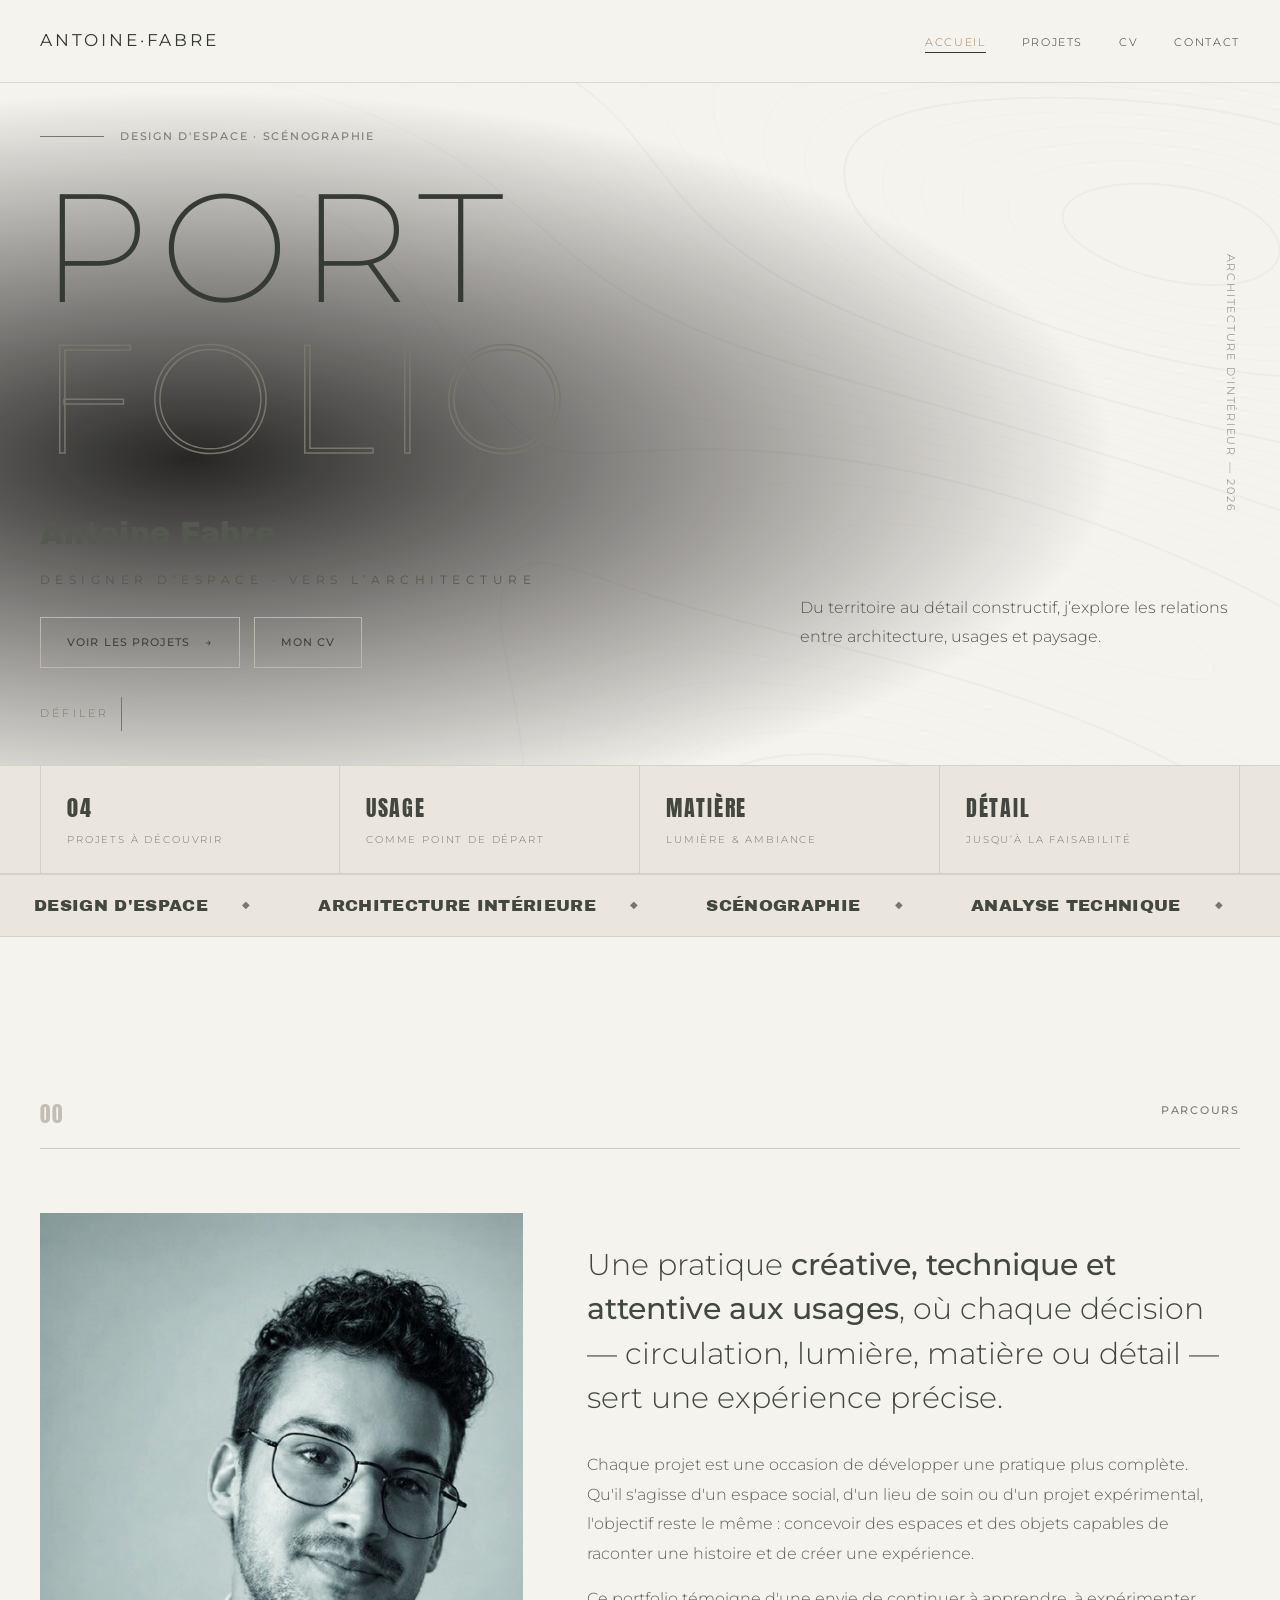
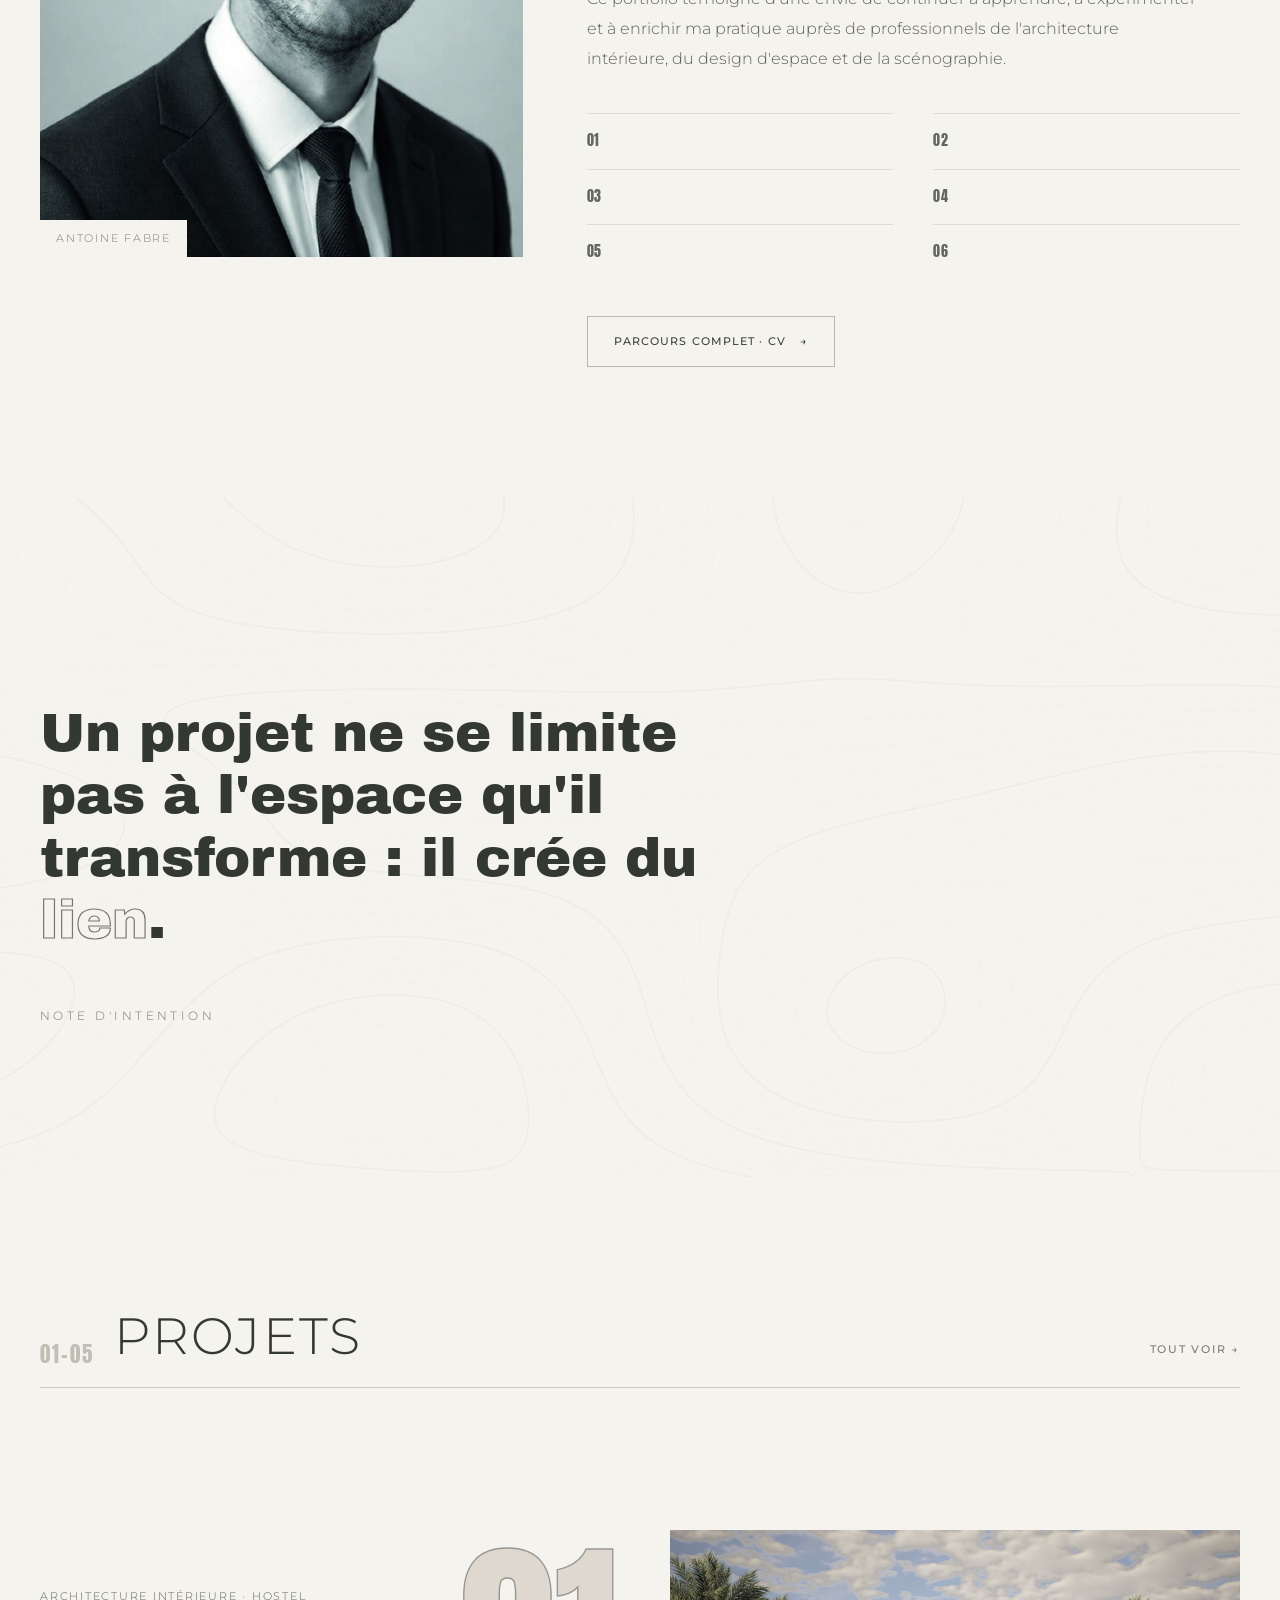
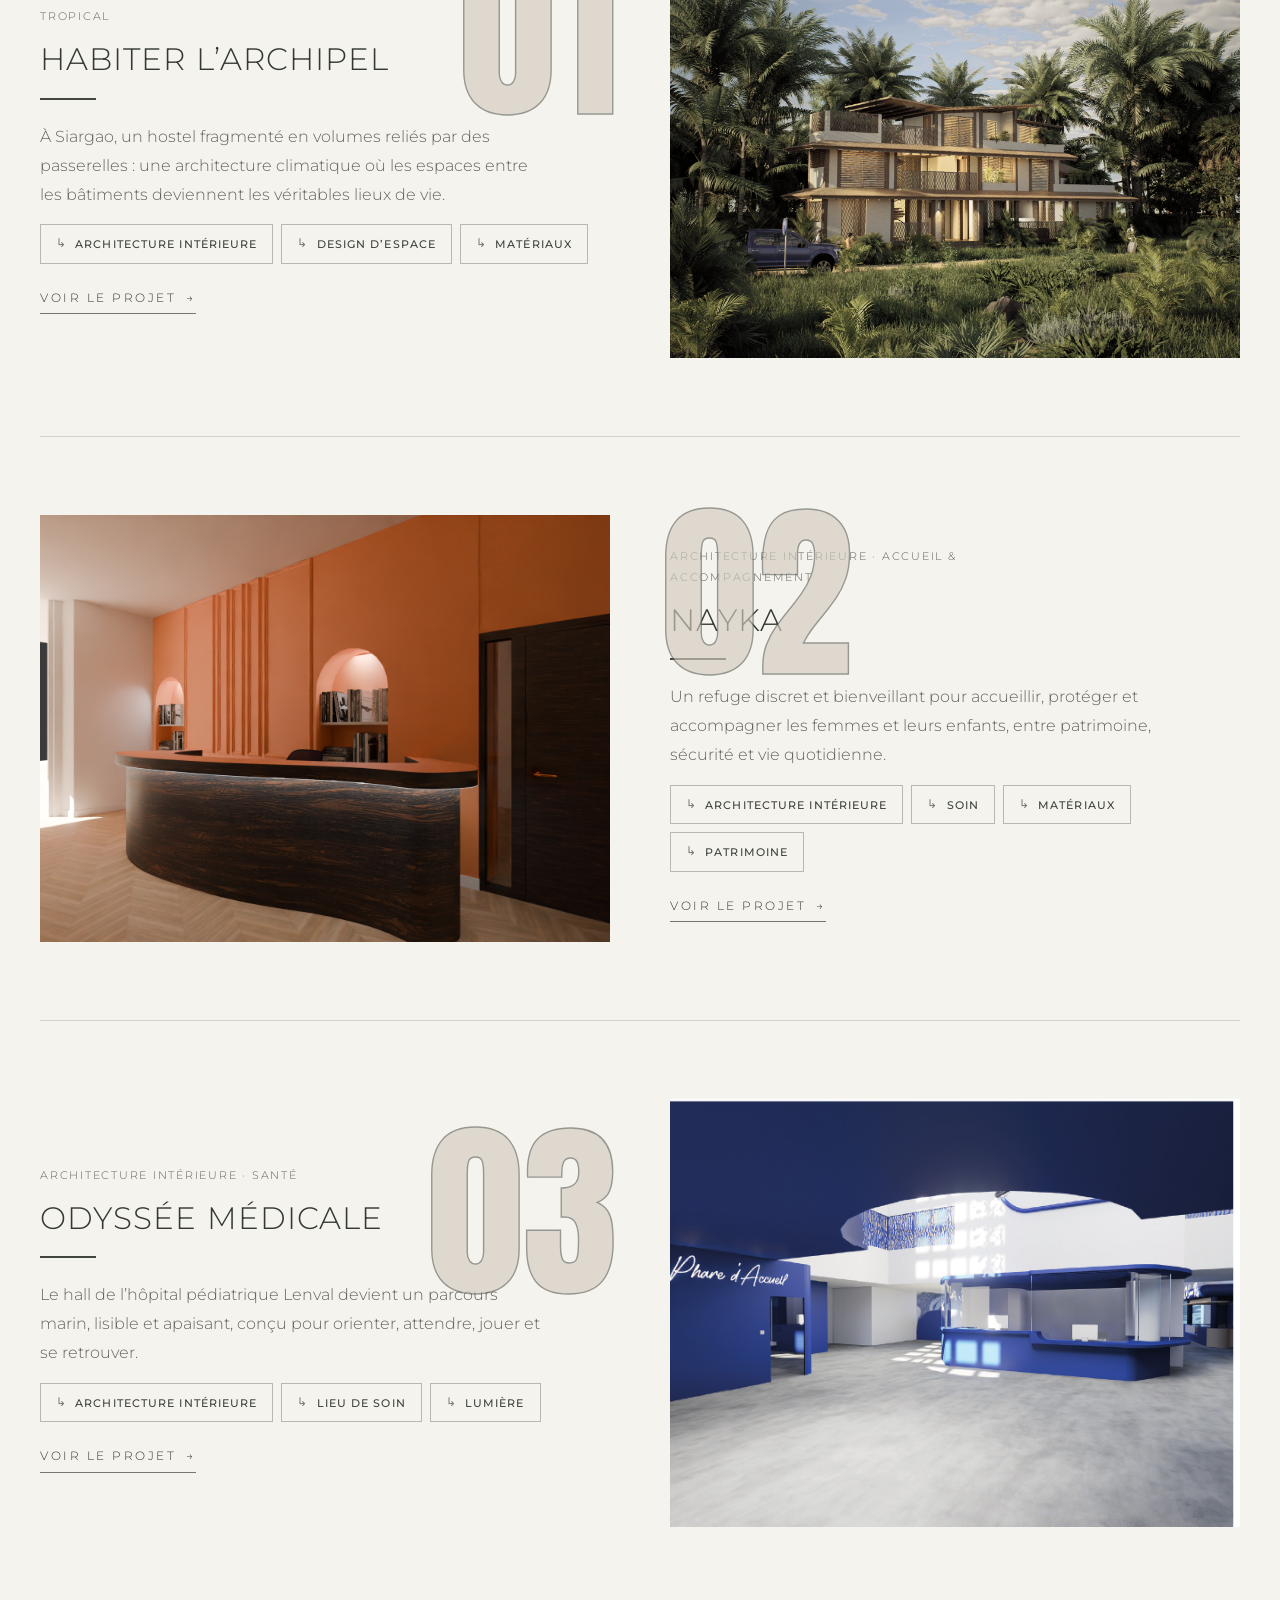
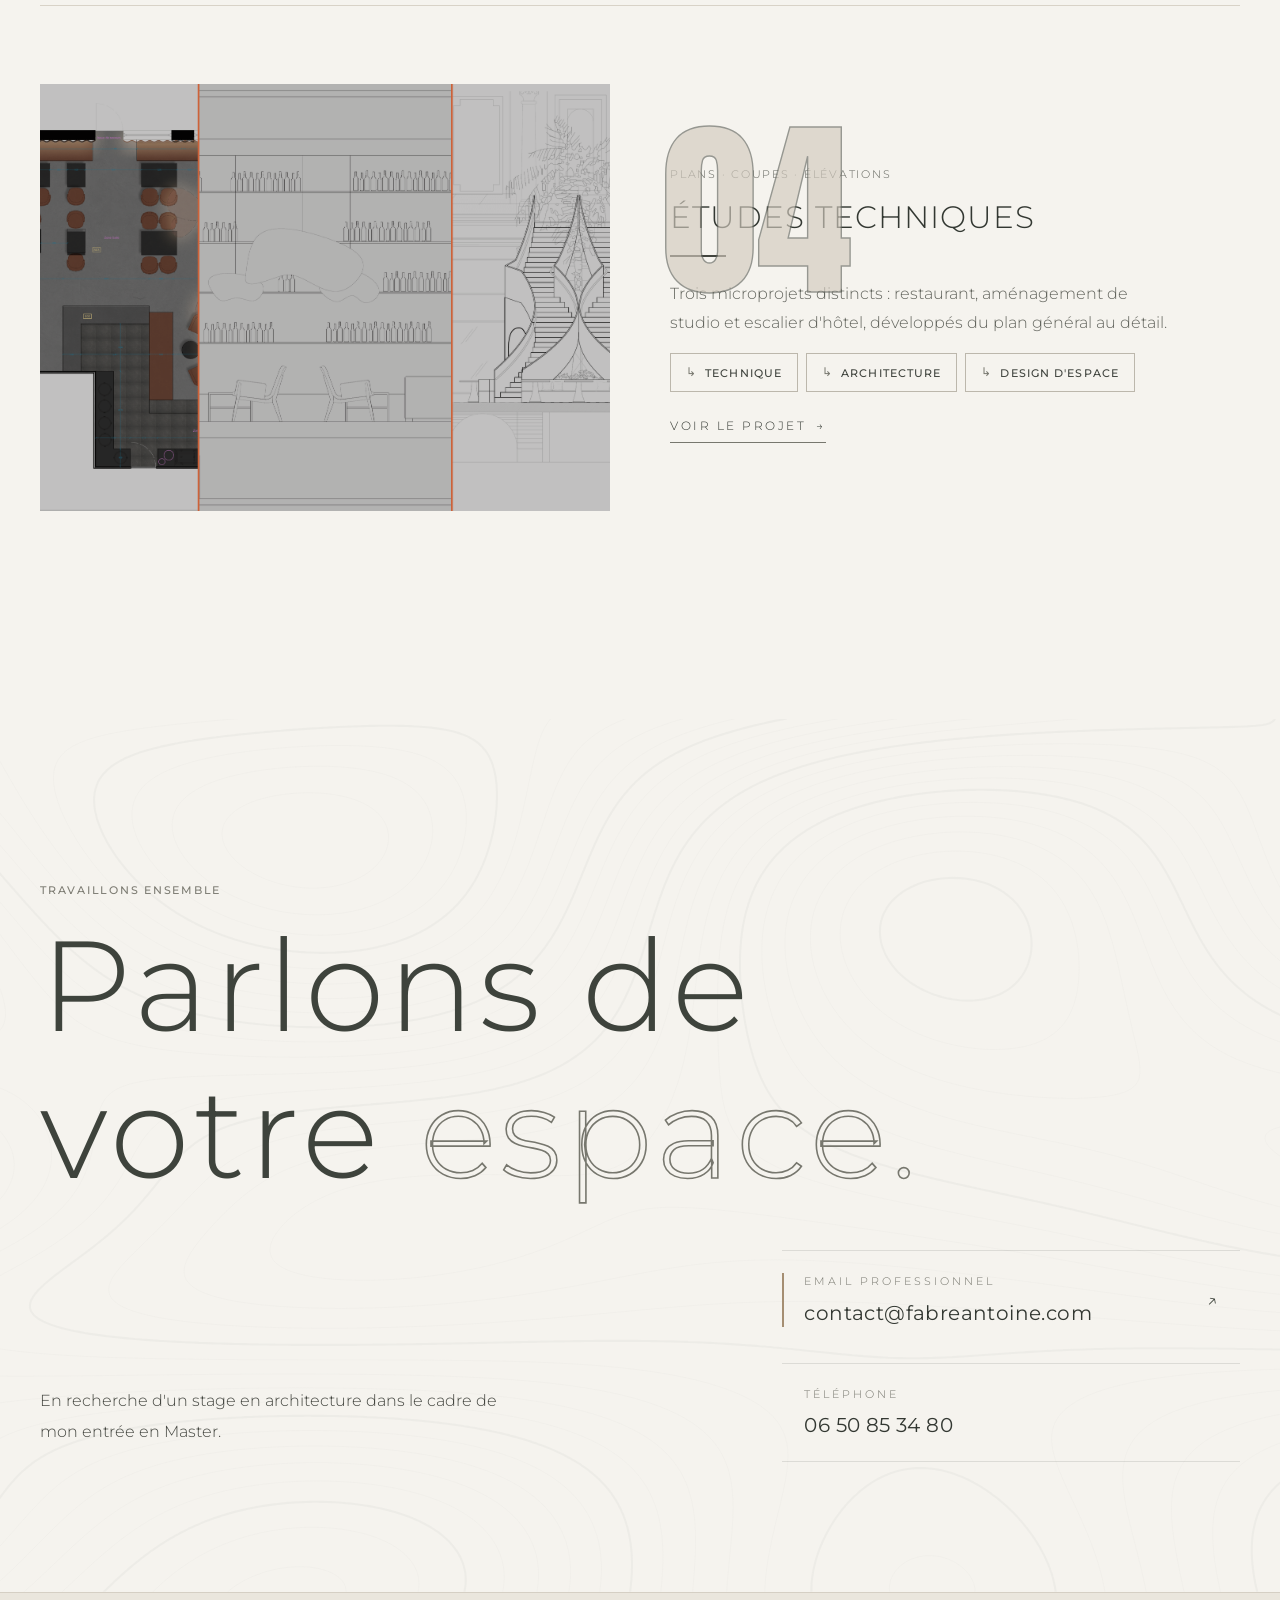
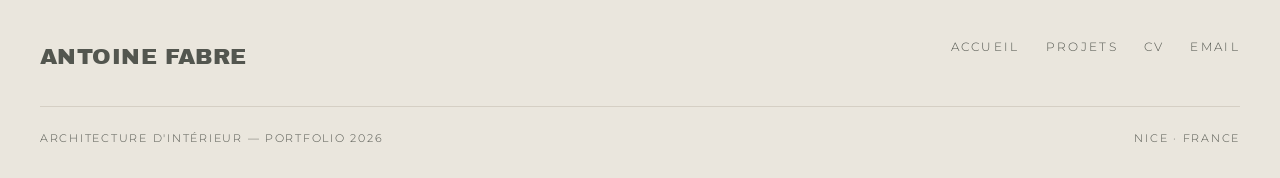
==== commit 46f7637a: "Apply beige editorial redesign to index.html" ====
--- a/index.html
+++ b/index.html
@@ -5,11 +5,12 @@
 <meta charset="utf-8"/>
 <meta content="width=device-width, initial-scale=1.0" name="viewport"/>
 <title>Antoine Fabre — Architecture d'intérieur</title>
-<meta content="Portfolio d'Antoine Fabre — architecture intérieure, design d'espace et scénographie." name="description"/><meta content="#100f0e" name="theme-color"/><meta content="dark" name="color-scheme"/><meta content="website" property="og:type"/><meta content="fr_FR" property="og:locale"/><meta content="Antoine Fabre — Portfolio" property="og:site_name"/><meta content="Antoine Fabre — Architecture d'intérieur" property="og:title"/><meta content="Portfolio d'Antoine Fabre — architecture intérieure, design d'espace et scénographie." property="og:description"/><meta content="summary" name="twitter:card"/>
+<meta content="Portfolio d'Antoine Fabre — architecture intérieure, design d'espace et scénographie." name="description"/><meta content="#f5f3ee" name="theme-color"/><meta content="light" name="color-scheme"/><meta content="website" property="og:type"/><meta content="fr_FR" property="og:locale"/><meta content="Antoine Fabre — Portfolio" property="og:site_name"/><meta content="Antoine Fabre — Architecture d'intérieur" property="og:title"/><meta content="Portfolio d'Antoine Fabre — architecture intérieure, design d'espace et scénographie." property="og:description"/><meta content="summary" name="twitter:card"/>
 <link href="https://fonts.googleapis.com" rel="preconnect"/>
 <link crossorigin="" href="https://fonts.gstatic.com" rel="preconnect"/>
 <script>document.documentElement.classList.add('js');</script><link href="https://fonts.googleapis.com/css2?family=Anton&amp;family=Archivo+Black&amp;family=Montserrat:wght@200;300;400;500;600&amp;display=swap" rel="stylesheet"/>
 <link href="styles.css" rel="stylesheet"/>
+<link href="editorial-global.css" rel="stylesheet"/>
 <link href="images/favicon.svg" rel="icon" type="image/svg+xml"/>
 <link href="images/favicon.png" rel="icon" sizes="512x512" type="image/png"/>
 <link href="favicon.ico" rel="shortcut icon"/>
@@ -38,15 +39,14 @@
 <div class="hero-meta">
 <div class="reveal">
 <div class="hero-role">Antoine Fabre</div>
-<div class="hero-name">Architecte d'intérieur</div>
+<div class="hero-name">Designer d’espace · Vers l’architecture</div>
 <div class="hero-cta">
 <a class="btn" href="portfolio.html">Voir les projets <span class="arw">→</span></a>
 <a class="btn ghost" href="cv.html">Mon CV</a>
 </div>
 </div>
 <p class="hero-intro reveal">
-        Transformer une contrainte en expérience : analyser les usages, construire une intention
-        et la traduire en volumes, matières, lumière et détails réalisables.
+        Du territoire au détail constructif, j’explore les relations entre architecture, usages et paysage.
       </p>
 </div>
 </div>
@@ -54,7 +54,7 @@
 </header>
 <section aria-label="Aperçu du portfolio" class="proof-strip">
 <div class="wrap proof-grid">
-<div><strong>05</strong><span>études de cas</span></div>
+<div><strong>04</strong><span>projets à découvrir</span></div>
 <div><strong>USAGE</strong><span>comme point de départ</span></div>
 <div><strong>MATIÈRE</strong><span>lumière &amp; ambiance</span></div>
 <div><strong>DÉTAIL</strong><span>jusqu’à la faisabilité</span></div>
--- a/editorial-global.css
+++ b/editorial-global.css
@@ -0,0 +1,84 @@
+/* ANTOINE FABRE — 2026 EDITORIAL REBRAND
+   Global beige/ivory architecture portfolio. Loaded after legacy styles. */
+:root{--ink:#f5f3ee;--ink-2:#eeeae2;--char:#eae5dc;--char-2:#e4dfd5;--grey:#77776e;--grey-d:#646760;--beige:#43453f;--beige-lt:#faf9f6;--beige-2:#e7e2d8;--bone:#333832;--line-d:rgba(66,70,63,.14);--line-l:rgba(66,70,63,.14);--accent:#a58e72;--max:1320px}
+html{scroll-behavior:smooth;color-scheme:light}
+body,body.archipel-page,body.nayka-page,body.odyssee-page,body.techniques-page{background:#f5f3ee!important;color:#42453f!important;font-family:Montserrat,Arial,sans-serif!important;font-weight:300}
+body p,body li{line-height:1.85}
+body h1,body h2,body h3,body h4{font-family:Montserrat,Arial,sans-serif!important;font-weight:300!important;letter-spacing:.035em!important;line-height:1.15!important;color:#343832}
+body h4{font-weight:500!important}
+a:focus-visible,button:focus-visible{outline:2px solid #a58e72;outline-offset:4px}
+.wrap{max-width:1320px}
+#nav{background:rgba(245,243,238,.96)!important;color:#343832!important;border-bottom:1px solid #ddd8ce!important;backdrop-filter:blur(16px)}
+#nav a,#nav button,#nav .brand-text,#nav .brand-text b{color:#343832!important}
+#nav .brand-mark{display:none!important}
+#nav .brand-text{font-family:Montserrat,Arial,sans-serif!important;font-size:clamp(13px,1.3vw,19px)!important;letter-spacing:.17em!important;font-weight:400!important}
+#nav a:hover,#nav a[aria-current="page"]{color:#9a8265!important}
+#nav #menu{background:#f5f3ee!important}
+#nav #menu a{font-size:11px!important;letter-spacing:.15em!important;text-transform:uppercase}
+.topo{opacity:.07!important;filter:grayscale(1)}
+.eyebrow,.vlabel,.breadcrumb,.breadcrumb a,.proj-kicker,.pf-cat,.p-cat,.cap{color:#7d7c73!important;font-size:11px!important;letter-spacing:.16em!important}
+.hero,.page-head,.proj-hero,.cv-page-head{background:#f5f3ee!important;color:#343832!important}
+.hero{min-height:85vh!important}
+.hero-word,.page-title,.proj-title{font-family:Montserrat,Arial,sans-serif!important;font-weight:200!important;letter-spacing:.065em!important;text-transform:uppercase!important;color:#363a35!important}
+.hero-word{font-size:clamp(70px,12vw,190px)!important;line-height:.98!important}
+.page-title{font-size:clamp(62px,9vw,130px)!important}
+.proj-title{font-size:clamp(55px,8vw,110px)!important}
+.hero-word .thin,.page-title .thin{font-weight:200!important}
+.hero-name,.hero-role,.hero-intro,.page-sub,.proj-lead{color:#545851!important}
+.hero-name{font-weight:400!important}
+.hero-intro,.page-sub,.proj-lead{font-size:clamp(14px,1.25vw,17px)!important;line-height:1.85!important}
+.btn,.chip,.tag,.project-download-button{background:transparent!important;color:#3f433d!important;border:1px solid #bcb7ac!important;border-radius:0!important;box-shadow:none!important;font-family:Montserrat,Arial,sans-serif!important;font-size:11px!important;font-weight:500!important;letter-spacing:.1em!important;text-transform:uppercase}
+.btn:hover,.chip:hover,.chip[aria-pressed="true"],.tag:hover,.project-download-button:hover{background:#ded8cd!important;color:#30342f!important;border-color:#9d9589!important}
+.proof-strip,.marquee{background:#eae6dd!important;color:#585a52!important;border-color:#d7d1c5!important}
+.proof-strip strong,.marquee span{color:#44473f!important}
+.light,.proj-body,.archipelago-concept,.project-story,.climate-strip,.proj-gallery,.archipel-tech,.model-placeholder-section,.immersive-section,.nayka-concept,.nayka-zoning-section,.nayka-materials,.odyssee-concept,.odyssee-zoning-section,.odyssee-materials,.odyssee-model-section,.microproject,.related,.project-download,.cv-wrap{background:#f5f3ee!important;color:#454840!important}
+section{scroll-margin-top:85px}
+.sec-head{border-color:#cfc9bf!important}
+.sec-head .n,.proj-kicker .n,.micro-num,.cv-index,.principle-num,.story-index{color:#c2beb3!important;font-weight:200!important}
+.sec-head h2{font-size:clamp(29px,4vw,57px)!important;text-transform:uppercase!important;letter-spacing:.045em!important}
+.about-lead,.concept-lead,.cv-lead{color:#424740!important;font-weight:300!important}
+.about-body,.proj-prose,.proj-prose p,.cv-prose,.principle p,.story-copy p,.tech-intro p,.climate-copy p{color:#5d6159!important}
+.about-grid,.contact-grid,.proj-layout,.cv-layout{border-color:#d9d3c8!important}
+.ph{background:#e8e4da!important}
+.ph::before,.ph::after{display:none!important}
+.ph img,.pf-media img,.p-media img,.proj-cover img,.story-figure img{filter:none!important}
+.project,.pf-card,.rel-card,.principle,.cv-side,.cv-main,.cv-callout,.cv-portrait-card,.cv-email-card{background:#f5f3ee!important;color:#454840!important;border-color:#d8d2c7!important;box-shadow:none!important}
+.project,.pf-card,.rel-card{border-radius:0!important}
+.p-media,.pf-media,.proj-cover,.story-figure,.tech-figure,.micro-figure{border-radius:0!important;overflow:hidden}
+.p-media img,.pf-media img{transition:transform .65s ease!important}
+.p-media:hover img,.pf-media:hover img{transform:scale(1.025)}
+.p-body h3,.pf-body h3{font-size:clamp(22px,2.4vw,37px)!important;text-transform:uppercase!important}
+.p-body p,.pf-body p{color:#62645d!important}
+.p-num,.pf-idx{color:#d2cabe!important}
+.filter-bar,.pf-count{border-color:#d5cfc3!important;color:#62645d!important}
+.pf-grid{gap:clamp(24px,3vw,46px)!important}
+.pf-card{border-bottom:1px solid #d4cec3!important}
+.pf-body{padding-top:20px!important}
+.proj-meta .row,.proj-prose .block,.project-question,.cv-sec,.timeline .tl-item{border-color:#d6d0c4!important}
+.proj-meta .k,.proj-meta .v,.cv-contact-details .k,.cv-contact-details .v{color:#585d55!important}
+.project-question{color:#555b52!important;background:#ece7dd!important}
+.story-figure figcaption,.tech-figure figcaption,.a1-board figcaption,.micro-figure figcaption{background:#f5f3ee!important;color:#555b52!important}
+.story-figure figcaption span,.tech-figure figcaption span{color:#77786f!important}
+.climate-points li{border-color:#d9d3c8!important}
+.climate-points b,.climate-points span{color:#565b52!important}
+.archipel-gallery-grid figure,.nayka-material-grid figure,.odyssee-material-grid figure{background:#eeeae1!important}
+.gal-cap{background:rgba(245,243,238,.92)!important;color:#444840!important}
+.model-slot,.model-slot-placeholder{background:#ebe6dc!important;color:#5a5e55!important;border-color:#cfc9be!important}
+.project-download-card,.immersive-main,.a1-board{background:#eeeae2!important;border-color:#d8d2c7!important}
+.proj-nav,.related,.foot-top,.foot-bot,footer{border-color:#d5cfc4!important}
+footer{background:#eae6dd!important;color:#53564f!important}
+footer a,footer .brand-text,footer span{color:#53564f!important}
+footer .brand-mark{display:none!important}
+.contact-big,.contact-email,.contact-arrow{color:#3e433c!important}
+.contact-lines{border-color:#d5cfc4!important}
+.cv-side,.cv-main{background:transparent!important}
+.cv-sec h2,.micro-head h2{font-family:Montserrat,Arial,sans-serif!important;font-weight:300!important}
+.cv-callout,.cv-email-card{background:#eae6dc!important}
+.cv-portrait-card img{filter:grayscale(1)}
+/* Remove old brand color islands and dramatic black gradients */
+.nayka-page,.odyssee-page,.techniques-page{--accent:#a58e72!important}
+.nayka-page .proj-hero,.odyssee-page .proj-hero,.techniques-page .proj-hero{background:#f5f3ee!important}
+.nayka-page .nayka-concept,.odyssee-page .odyssee-concept{background:#eeeae2!important}
+.nayka-page .nayka-materials,.odyssee-page .odyssee-materials{background:#f5f3ee!important}
+@media(max-width:800px){.wrap{padding:0 22px!important}.hero{min-height:75vh!important}.hero-word{font-size:clamp(55px,14vw,105px)!important}.page-title{font-size:clamp(48px,12vw,90px)!important}.proj-title{font-size:clamp(46px,10vw,85px)!important}.sec-head h2{font-size:clamp(27px,7vw,43px)!important}#nav #menu{background:#f5f3ee!important}.proj-layout{display:block!important}.pf-grid{grid-template-columns:1fr!important}}
+@media(prefers-reduced-motion:reduce){html{scroll-behavior:auto}.p-media img,.pf-media img{transition:none!important}}
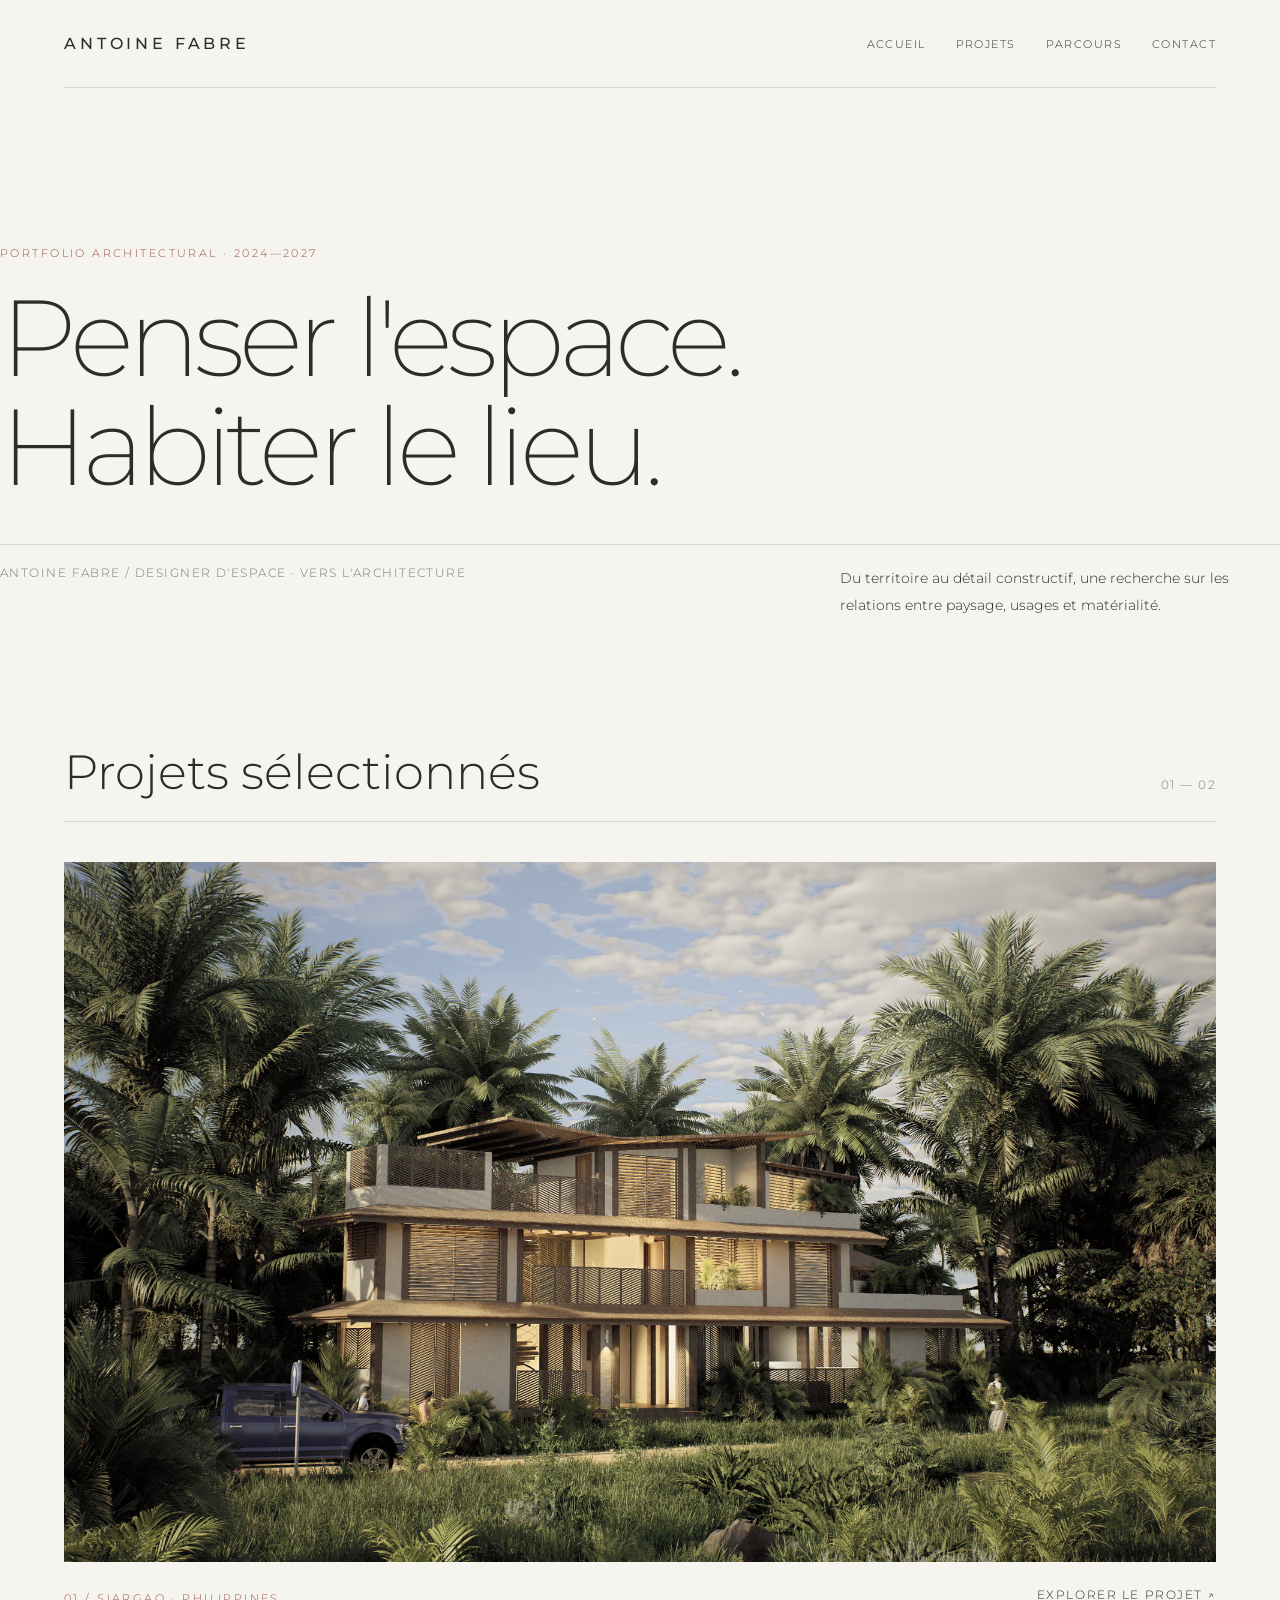
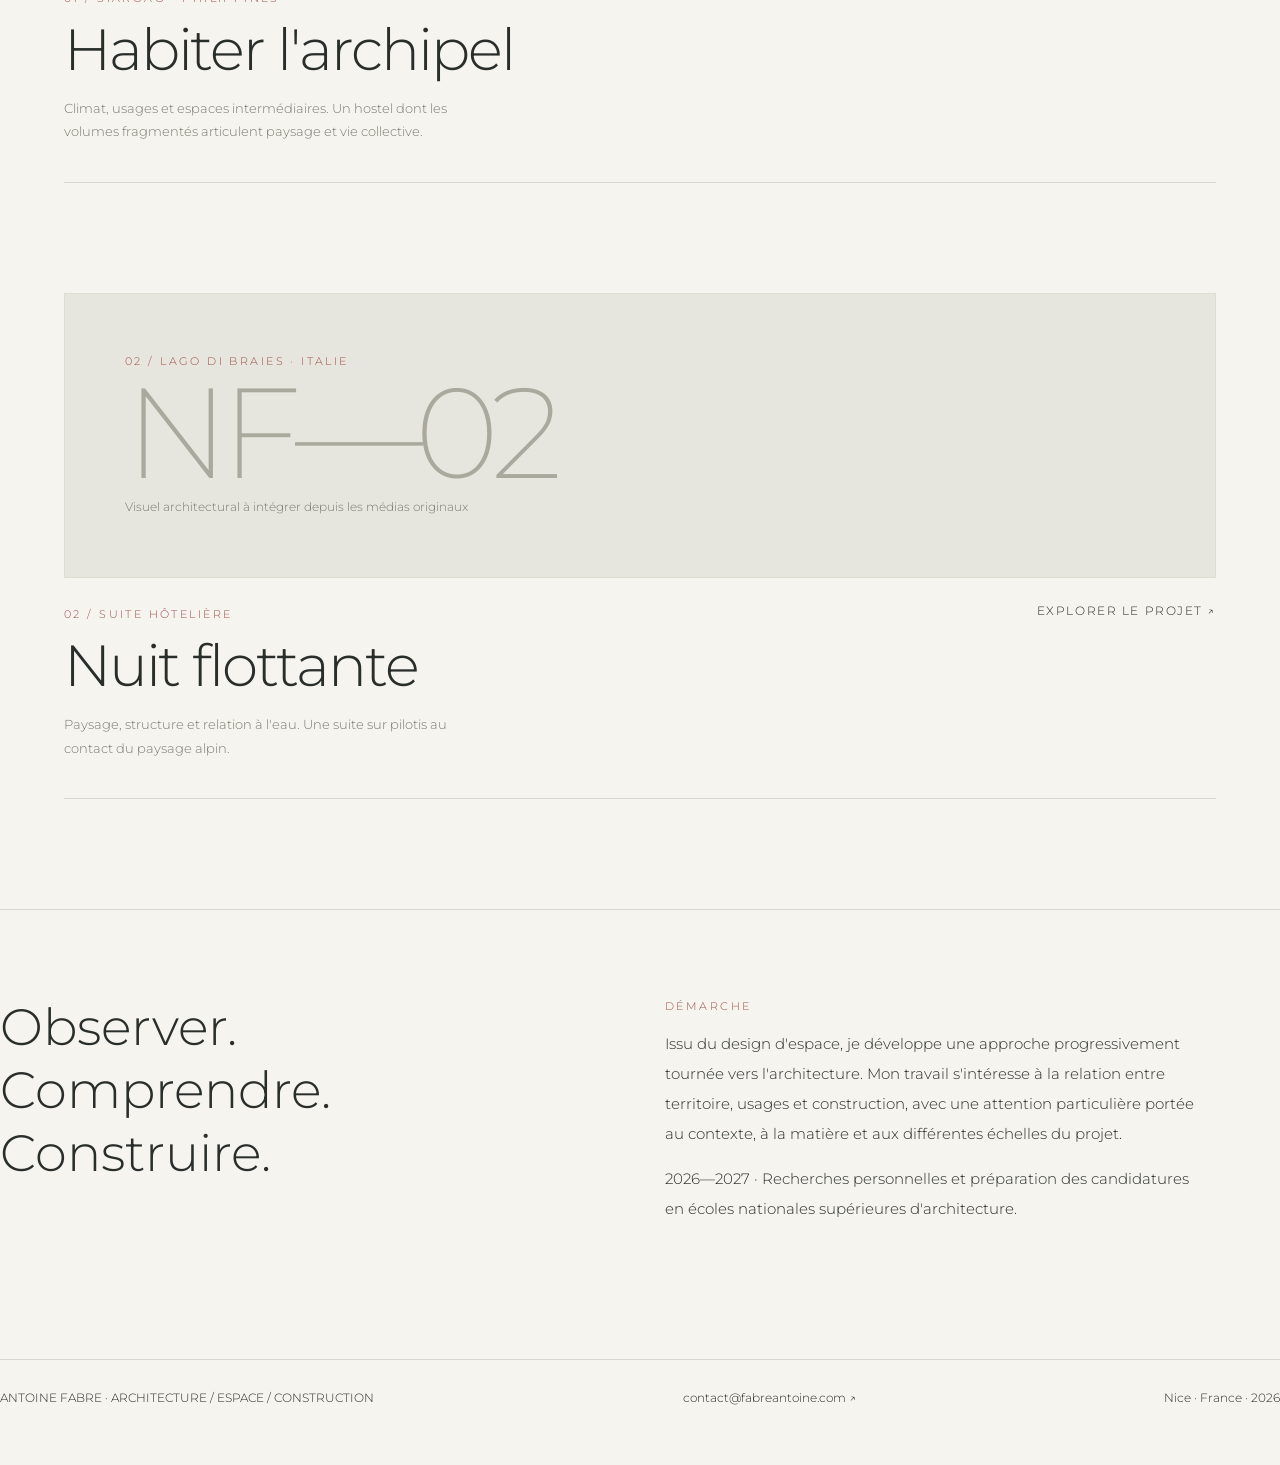
==== commit 4d912934: "Refondre accueil et sélection de deux projets pour portfolio ENSA" ====
--- a/index.html
+++ b/index.html
@@ -1,253 +1 @@
-<!DOCTYPE html>
-
-<html lang="fr">
-<head>
-<meta charset="utf-8"/>
-<meta content="width=device-width, initial-scale=1.0" name="viewport"/>
-<title>Antoine Fabre — Architecture d'intérieur</title>
-<meta content="Portfolio d'Antoine Fabre — architecture intérieure, design d'espace et scénographie." name="description"/><meta content="#f5f3ee" name="theme-color"/><meta content="light" name="color-scheme"/><meta content="website" property="og:type"/><meta content="fr_FR" property="og:locale"/><meta content="Antoine Fabre — Portfolio" property="og:site_name"/><meta content="Antoine Fabre — Architecture d'intérieur" property="og:title"/><meta content="Portfolio d'Antoine Fabre — architecture intérieure, design d'espace et scénographie." property="og:description"/><meta content="summary" name="twitter:card"/>
-<link href="https://fonts.googleapis.com" rel="preconnect"/>
-<link crossorigin="" href="https://fonts.gstatic.com" rel="preconnect"/>
-<script>document.documentElement.classList.add('js');</script><link href="https://fonts.googleapis.com/css2?family=Anton&amp;family=Archivo+Black&amp;family=Montserrat:wght@200;300;400;500;600&amp;display=swap" rel="stylesheet"/>
-<link href="styles.css" rel="stylesheet"/>
-<link href="editorial-global.css" rel="stylesheet"/>
-<link href="images/favicon.svg" rel="icon" type="image/svg+xml"/>
-<link href="images/favicon.png" rel="icon" sizes="512x512" type="image/png"/>
-<link href="favicon.ico" rel="shortcut icon"/>
-</head>
-<body><a class="skip-link" href="#main-content">Aller au contenu</a>
-<nav aria-label="Navigation principale" id="nav">
-<a class="brand brand-lockup" href="index.html"><span class="brand-text">ANTOINE<b>·</b>FABRE</span><img alt="Monogramme AF" class="brand-mark" decoding="async" src="images/af-logo-white.png"/></a>
-<button aria-controls="menu" aria-expanded="false" aria-label="Ouvrir le menu" class="menu-btn" id="menuBtn">MENU</button>
-<ul aria-label="Pages principales" id="menu">
-<li><a aria-current="page" href="index.html">Accueil</a></li>
-<li><a href="portfolio.html">Projets</a></li>
-<li><a href="cv.html">CV</a></li>
-<li><a href="index.html#contact">Contact</a></li>
-</ul>
-</nav><main id="main-content">
-<!-- ===== HERO ===== -->
-<header class="hero" id="top">
-<div class="topo" id="heroTopo"></div>
-<span class="vlabel">Architecture d'intérieur — 2026</span>
-<div class="wrap hero-inner">
-<div class="hero-top reveal">
-<span class="line"></span>
-<span class="eyebrow">Design d'espace · Scénographie</span>
-</div>
-<h1 class="hero-word reveal">PORT<span class="thin">FOLIO</span></h1>
-<div class="hero-meta">
-<div class="reveal">
-<div class="hero-role">Antoine Fabre</div>
-<div class="hero-name">Designer d’espace · Vers l’architecture</div>
-<div class="hero-cta">
-<a class="btn" href="portfolio.html">Voir les projets <span class="arw">→</span></a>
-<a class="btn ghost" href="cv.html">Mon CV</a>
-</div>
-</div>
-<p class="hero-intro reveal">
-        Du territoire au détail constructif, j’explore les relations entre architecture, usages et paysage.
-      </p>
-</div>
-</div>
-<span class="scroll-cue">Défiler</span>
-</header>
-<section aria-label="Aperçu du portfolio" class="proof-strip">
-<div class="wrap proof-grid">
-<div><strong>04</strong><span>projets à découvrir</span></div>
-<div><strong>USAGE</strong><span>comme point de départ</span></div>
-<div><strong>MATIÈRE</strong><span>lumière &amp; ambiance</span></div>
-<div><strong>DÉTAIL</strong><span>jusqu’à la faisabilité</span></div>
-</div>
-</section>
-<!-- ===== MARQUEE ===== -->
-<div aria-hidden="true" class="marquee">
-<div class="track">
-<span>Design d'espace</span><span>Architecture intérieure</span><span>Scénographie</span><span>Analyse technique</span><span>Fabrication</span>
-<span>Design d'espace</span><span>Architecture intérieure</span><span>Scénographie</span><span>Analyse technique</span><span>Fabrication</span>
-</div>
-</div>
-<!-- ===== ABOUT ===== -->
-<section class="light" id="about">
-<div class="wrap">
-<div class="sec-head">
-<span class="n">00</span>
-<h2>Profil</h2>
-<span class="eyebrow">Parcours</span>
-</div>
-<div class="about-grid">
-<div class="portrait reveal">
-<div class="ph" data-ph="Portrait">
-<img alt="Antoine Fabre, architecte d'intérieur" decoding="async" height="1600" loading="lazy" onerror="this.remove()" src="images/portrait.jpg" width="1200"/>
-</div>
-<span class="cap">Antoine Fabre</span>
-</div>
-<div>
-<p class="about-lead reveal">
-          Une pratique <b>créative, technique et attentive aux usages</b>, où chaque
-          décision — circulation, lumière, matière ou détail — sert une expérience précise.
-        </p>
-<div class="about-body reveal">
-<p>
-            Chaque projet est une occasion de développer une pratique plus complète.
-            Qu'il s'agisse d'un espace social, d'un lieu de soin ou d'un projet
-            expérimental, l'objectif reste le même : concevoir des espaces et des
-            objets capables de raconter une histoire et de créer une expérience.
-          </p>
-<p>
-            Ce portfolio témoigne d'une envie de continuer à apprendre, à expérimenter
-            et à enrichir ma pratique auprès de professionnels de l'architecture
-            intérieure, du design d'espace et de la scénographie.
-          </p>
-</div>
-<ul class="skills reveal">
-<li><a href="portfolio.html?tag=design-espace"><i>01</i> Design d'espace <span class="arw">→</span></a></li>
-<li><a href="portfolio.html?tag=architecture"><i>02</i> Architecture intérieure <span class="arw">→</span></a></li>
-<li><a href="portfolio.html?tag=scenographie"><i>03</i> Scénographie <span class="arw">→</span></a></li>
-<li><a href="portfolio.html?tag=technique"><i>04</i> Analyse &amp; conception technique <span class="arw">→</span></a></li>
-<li><a href="portfolio.html?tag=materiaux"><i>05</i> Matériaux &amp; ambiances <span class="arw">→</span></a></li>
-<li><a href="portfolio.html?tag=fabrication"><i>06</i> Fabrication personnelle <span class="arw">→</span></a></li>
-</ul>
-<div class="reveal" style="margin-top:36px;">
-<a class="btn" href="cv.html">Parcours complet · CV <span class="arw">→</span></a>
-</div>
-</div>
-</div>
-</div>
-</section>
-<!-- ===== QUOTE ===== -->
-<div class="quote">
-<div class="topo"></div>
-<div class="wrap">
-<p class="reveal">Un projet ne se limite pas à l'espace qu'il transforme : il crée du <em>lien</em>.</p>
-<div class="by reveal">Note d'intention</div>
-</div>
-</div>
-<!-- ===== PROJECTS ===== -->
-<section id="work">
-<div class="wrap">
-<div class="sec-head">
-<span class="n">01–05</span>
-<h2>Projets</h2>
-<a class="eyebrow" href="portfolio.html" style="display:inline-flex;gap:10px;align-items:center;">Tout voir →</a>
-</div>
-<article class="project reveal">
-<a class="p-media ph" data-ph="Habiter l’archipel" href="projet-habiter-archipel.html">
-<img alt="Habiter l’archipel — hostel tropical à Siargao" decoding="async" fetchpriority="high" height="1440" loading="eager" src="images/archipel-hero.jpg" width="1920"/>
-</a>
-<div class="p-body">
-<span class="p-num">01</span>
-<p class="p-cat">Architecture intérieure · Hostel tropical</p>
-<h3><a href="projet-habiter-archipel.html">Habiter l’archipel</a></h3>
-<div class="p-rule"></div>
-<p>À Siargao, un hostel fragmenté en volumes reliés par des passerelles : une architecture climatique où les espaces entre les bâtiments deviennent les véritables lieux de vie.</p>
-<ul class="tags">
-<li><a class="tag" href="portfolio.html?tag=architecture">Architecture intérieure</a></li>
-<li><a class="tag" href="portfolio.html?tag=design-espace">Design d’espace</a></li>
-<li><a class="tag" href="portfolio.html?tag=materiaux">Matériaux</a></li>
-</ul>
-<div class="p-foot"><a class="p-link" href="projet-habiter-archipel.html">Voir le projet <span class="arw">→</span></a></div>
-</div>
-</article><article class="project reveal">
-<a class="p-media ph" data-ph="Nayka" href="projet-nayka.html">
-<img alt="Nayka — espace d’accueil et de reconstruction" decoding="async" height="1080" loading="lazy" onerror="this.remove()" src="images/nayka-hero.png" width="1920"/>
-</a>
-<div class="p-body">
-<span class="p-num">02</span>
-<p class="p-cat">Architecture intérieure · Accueil &amp; accompagnement</p>
-<h3><a href="projet-nayka.html">Nayka</a></h3>
-<div class="p-rule"></div>
-<p>Un refuge discret et bienveillant pour accueillir, protéger et accompagner les femmes et leurs enfants, entre patrimoine, sécurité et vie quotidienne.</p>
-<ul class="tags">
-<li><a class="tag" href="portfolio.html?tag=architecture">Architecture intérieure</a></li>
-<li><a class="tag" href="portfolio.html?tag=soin">Soin</a></li>
-<li><a class="tag" href="portfolio.html?tag=materiaux">Matériaux</a></li>
-<li><a class="tag" href="portfolio.html?tag=patrimoine">Patrimoine</a></li>
-</ul>
-<div class="p-foot">
-<a class="p-link" href="projet-nayka.html">Voir le projet <span class="arw">→</span></a>
-</div>
-</div>
-</article>
-<article class="project reveal">
-<a class="p-media ph" data-ph="Odyssée Médicale" href="projet-odyssee.html">
-<img alt="Odyssée Médicale — hall pédiatrique" decoding="async" height="1200" loading="lazy" onerror="this.remove()" src="images/odyssee-hero.png" width="1600"/>
-</a>
-<div class="p-body">
-<span class="p-num">03</span>
-<p class="p-cat">Architecture intérieure · Santé</p>
-<h3><a href="projet-odyssee.html">Odyssée Médicale</a></h3>
-<div class="p-rule"></div>
-<p>Le hall de l’hôpital pédiatrique Lenval devient un parcours marin, lisible et apaisant, conçu pour orienter, attendre, jouer et se retrouver.</p>
-<ul class="tags">
-<li><a class="tag" href="portfolio.html?tag=architecture">Architecture intérieure</a></li>
-<li><a class="tag" href="portfolio.html?tag=soin">Lieu de soin</a></li>
-<li><a class="tag" href="portfolio.html?tag=lumiere">Lumière</a></li>
-</ul>
-<div class="p-foot">
-<a class="p-link" href="projet-odyssee.html">Voir le projet <span class="arw">→</span></a>
-</div>
-</div>
-</article>
-<article class="project reveal">
-<a class="p-media ph" data-ph="Études techniques" href="projet-techniques.html">
-<img alt="Études techniques — restaurant, studio et escalier" decoding="async" height="1080" loading="lazy" onerror="this.remove()" src="images/techniques-hero.png" width="1920"/>
-</a>
-<div class="p-body">
-<span class="p-num">04</span>
-<p class="p-cat">Plans · coupes · élévations</p>
-<h3><a href="projet-techniques.html">Études techniques</a></h3>
-<div class="p-rule"></div>
-<p>Trois microprojets distincts : restaurant, aménagement de studio et escalier d'hôtel, développés du plan général au détail.</p>
-<ul class="tags"><li><a class="tag" href="portfolio.html?tag=technique">Technique</a></li><li><a class="tag" href="portfolio.html?tag=architecture">Architecture</a></li><li><a class="tag" href="portfolio.html?tag=design-espace">Design d'espace</a></li></ul>
-<div class="p-foot">
-<a class="p-link" href="projet-techniques.html">Voir le projet <span class="arw">→</span></a>
-</div>
-</div>
-</article>
-</div>
-</section>
-<!-- ===== CONTACT ===== -->
-<section id="contact">
-<div class="topo"></div>
-<div class="wrap">
-<p class="eyebrow reveal">Travaillons ensemble</p>
-<h2 class="contact-big reveal">Parlons de<br/>votre <em>espace.</em></h2>
-<div class="contact-grid">
-<p class="reveal" style="color:var(--beige);max-width:44ch;font-size:1.02rem;">
-        En recherche d'un stage en architecture dans le cadre de mon entrée en Master.
-      </p>
-<div class="contact-lines reveal">
-<a aria-label="Envoyer un email à contact@fabreantoine.com" class="contact-email" href="mailto:contact@fabreantoine.com">
-<span class="lbl">Email professionnel</span>
-<span class="val">contact@<wbr/>fabreantoine.com</span>
-<span aria-hidden="true" class="contact-arrow">↗</span>
-</a>
-<a class="contact-phone" href="tel:+33650853480">
-<span class="lbl">Téléphone</span>
-<span class="val">06 50 85 34 80</span>
-</a>
-</div>
-</div>
-</div>
-</section>
-</main><footer>
-<div class="wrap">
-<div class="foot-top">
-<span class="brand brand-lockup"><span class="brand-text">ANTOINE FABRE</span><img alt="Monogramme AF" class="brand-mark" decoding="async" src="images/af-logo-white.png"/></span>
-<nav aria-label="Navigation de pied de page" class="foot-nav">
-<a href="index.html">Accueil</a>
-<a href="portfolio.html">Projets</a>
-<a href="cv.html">CV</a>
-<a href="mailto:contact@fabreantoine.com">Email</a>
-</nav>
-</div>
-<div class="foot-bot">
-<span>Architecture d'intérieur — Portfolio 2026</span>
-<span>Nice · France</span>
-</div>
-</div>
-</footer>
-<script defer="" src="site.js?v=all-webp-1"></script>
-</body>
-</html>
+<!doctype html><html lang="fr"><head><meta charset="utf-8"><meta name="viewport" content="width=device-width,initial-scale=1"><meta name="theme-color" content="#f6f4ef"><meta name="description" content="Portfolio d'Antoine Fabre : architecture, espace et construction. Projets Habiter l'archipel et Nuit flottante."><title>Antoine Fabre — Portfolio d'architecture</title><link rel="preconnect" href="https://fonts.googleapis.com"><link rel="preconnect" href="https://fonts.gstatic.com" crossorigin><link href="https://fonts.googleapis.com/css2?family=Montserrat:wght@200;300;400;500&display=swap" rel="stylesheet"><link rel="stylesheet" href="ensa-2026.css"></head><body><header class="shell"><nav class="nav" aria-label="Navigation principale"><a class="logo" href="index.html">ANTOINE FABRE</a><div class="links"><a href="index.html">Accueil</a><a href="portfolio.html">Projets</a><a href="index.html#parcours">Parcours</a><a href="index.html#contact">Contact</a></div></nav></header><main><section class="shell hero"><span class="kicker">Portfolio architectural · 2024—2027</span><h1>Penser l'espace.<br>Habiter le lieu.</h1><div class="hero-bottom"><span class="index">ANTOINE FABRE / DESIGNER D'ESPACE · VERS L'ARCHITECTURE</span><p>Du territoire au détail constructif, une recherche sur les relations entre paysage, usages et matérialité.</p></div></section><section class="shell" id="projets"><div class="section-head"><h2>Projets sélectionnés</h2><span class="index">01 — 02</span></div><article class="project"><a class="media" href="projet-habiter-archipel.html"><img src="images/archipel-hero.jpg" alt="Habiter l'archipel, projet architectural tropical à Siargao" loading="eager"></a><div class="project-info"><div><span class="eyebrow">01 / Siargao · Philippines</span><h3>Habiter l'archipel</h3><p>Climat, usages et espaces intermédiaires. Un hostel dont les volumes fragmentés articulent paysage et vie collective.</p></div><a class="project-link" href="projet-habiter-archipel.html">Explorer le projet ↗</a></div></article><article class="project"><a href="projet-nuit-flottante.html" class="media pending" aria-label="Découvrir Nuit flottante"><span class="eyebrow">02 / Lago di Braies · Italie</span><span class="outline">NF—02</span><span class="note">Visuel architectural à intégrer depuis les médias originaux</span></a><div class="project-info"><div><span class="eyebrow">02 / Suite hôtelière</span><h3>Nuit flottante</h3><p>Paysage, structure et relation à l'eau. Une suite sur pilotis au contact du paysage alpin.</p></div><a class="project-link" href="projet-nuit-flottante.html">Explorer le projet ↗</a></div></article></section><section class="shell about" id="parcours"><h2>Observer.<br>Comprendre.<br>Construire.</h2><div><span class="eyebrow">Démarche</span><p>Issu du design d'espace, je développe une approche progressivement tournée vers l'architecture. Mon travail s'intéresse à la relation entre territoire, usages et construction, avec une attention particulière portée au contexte, à la matière et aux différentes échelles du projet.</p><p>2026—2027 · Recherches personnelles et préparation des candidatures en écoles nationales supérieures d'architecture.</p></div></section></main><footer class="shell footer" id="contact"><span>ANTOINE FABRE · ARCHITECTURE / ESPACE / CONSTRUCTION</span><a href="mailto:contact@fabreantoine.com">contact@fabreantoine.com ↗</a><span>Nice · France · 2026</span></footer></body></html>
--- a/ensa-2026.css
+++ b/ensa-2026.css
@@ -0,0 +1 @@
+:root{--paper:#f6f4ef;--ink:#292e2a;--muted:#777a70;--rule:#d7d7cd;--accent:#9c5147}*{box-sizing:border-box}html{scroll-behavior:smooth}body{margin:0;background:var(--paper);color:var(--ink);font-family:Montserrat,Arial,sans-serif;font-weight:300}a{color:inherit;text-decoration:none}img{display:block;max-width:100%}.shell{max-width:1440px;margin:auto;padding:0 clamp(22px,5vw,90px)}.nav{display:flex;align-items:center;justify-content:space-between;border-bottom:1px solid var(--rule);min-height:88px;gap:24px}.logo{font-size:16px;letter-spacing:.24em;font-weight:500}.links{display:flex;gap:30px;font-size:11px;letter-spacing:.13em;text-transform:uppercase}.links a:hover,.project-link:hover{color:var(--accent)}.kicker,.eyebrow{font-size:11px;text-transform:uppercase;letter-spacing:.22em;color:var(--accent)}.hero{padding:clamp(85px,12vw,180px) 0 65px}.hero h1{font-size:clamp(52px,8.4vw,126px);font-weight:200;letter-spacing:-.055em;line-height:1.02;margin:22px 0 42px;max-width:1100px}.hero-bottom{display:flex;justify-content:space-between;gap:40px;border-top:1px solid var(--rule);padding-top:20px}.hero-bottom p{font-size:14px;line-height:1.9;max-width:440px;margin:0}.index{font-size:12px;color:var(--muted);letter-spacing:.12em}.section-head{display:flex;align-items:baseline;justify-content:space-between;border-bottom:1px solid var(--rule);padding:20px 0;margin:40px 0}.section-head h2{font-weight:300;font-size:clamp(26px,4vw,48px);margin:0}.project{margin:0 0 110px}.project img{width:100%;max-height:700px;object-fit:cover}.project .media{background:#e7e6de;min-height:220px}.project-info{display:flex;justify-content:space-between;gap:32px;align-items:start;padding:25px 0;border-bottom:1px solid var(--rule)}.project-info h3{font-size:clamp(29px,4.5vw,65px);font-weight:300;letter-spacing:-.035em;margin:8px 0}.project-info p{font-size:13px;line-height:1.8;color:var(--muted);max-width:410px}.project-link{font-size:12px;text-transform:uppercase;letter-spacing:.13em;white-space:nowrap}.pending{min-height:400px;background:#eae9e2;display:flex;flex-direction:column;justify-content:space-between;padding:clamp(24px,5vw,60px);border:1px solid #deddd3}.pending .outline{font-size:clamp(50px,10vw,140px);line-height:1;font-weight:200;letter-spacing:-.06em;color:#aaa99d}.about{padding:85px 0 120px;display:grid;grid-template-columns:1fr 1fr;gap:50px;border-top:1px solid var(--rule)}.about h2{font-size:clamp(32px,4vw,55px);font-weight:300;margin:0}.about p{font-size:15px;line-height:2;max-width:540px}.footer{border-top:1px solid var(--rule);padding:30px 0 60px;display:flex;justify-content:space-between;gap:24px;font-size:12px}.page-title{padding:90px 0 40px;font-size:clamp(54px,9vw,135px);font-weight:200;letter-spacing:-.06em;margin:0}.project-intro{padding:65px 0 50px;display:grid;grid-template-columns:1fr 1fr;gap:50px}.project-intro h2{font-weight:300;font-size:clamp(34px,5vw,70px);margin:0}.project-intro p{line-height:1.9;font-size:15px}.meta{border-top:1px solid var(--rule);padding:22px 0;color:var(--muted);font-size:12px;letter-spacing:.08em}.note{font-size:12px;color:var(--muted);line-height:1.8}@media(max-width:700px){.nav{min-height:75px;align-items:flex-start;flex-direction:column;justify-content:center;padding:16px 0}.links{gap:18px;flex-wrap:wrap;font-size:10px}.hero-bottom,.project-info,.footer{flex-direction:column}.about,.project-intro{grid-template-columns:1fr}.hero{padding:80px 0 40px}.project{margin-bottom:65px}.pending{min-height:280px}}
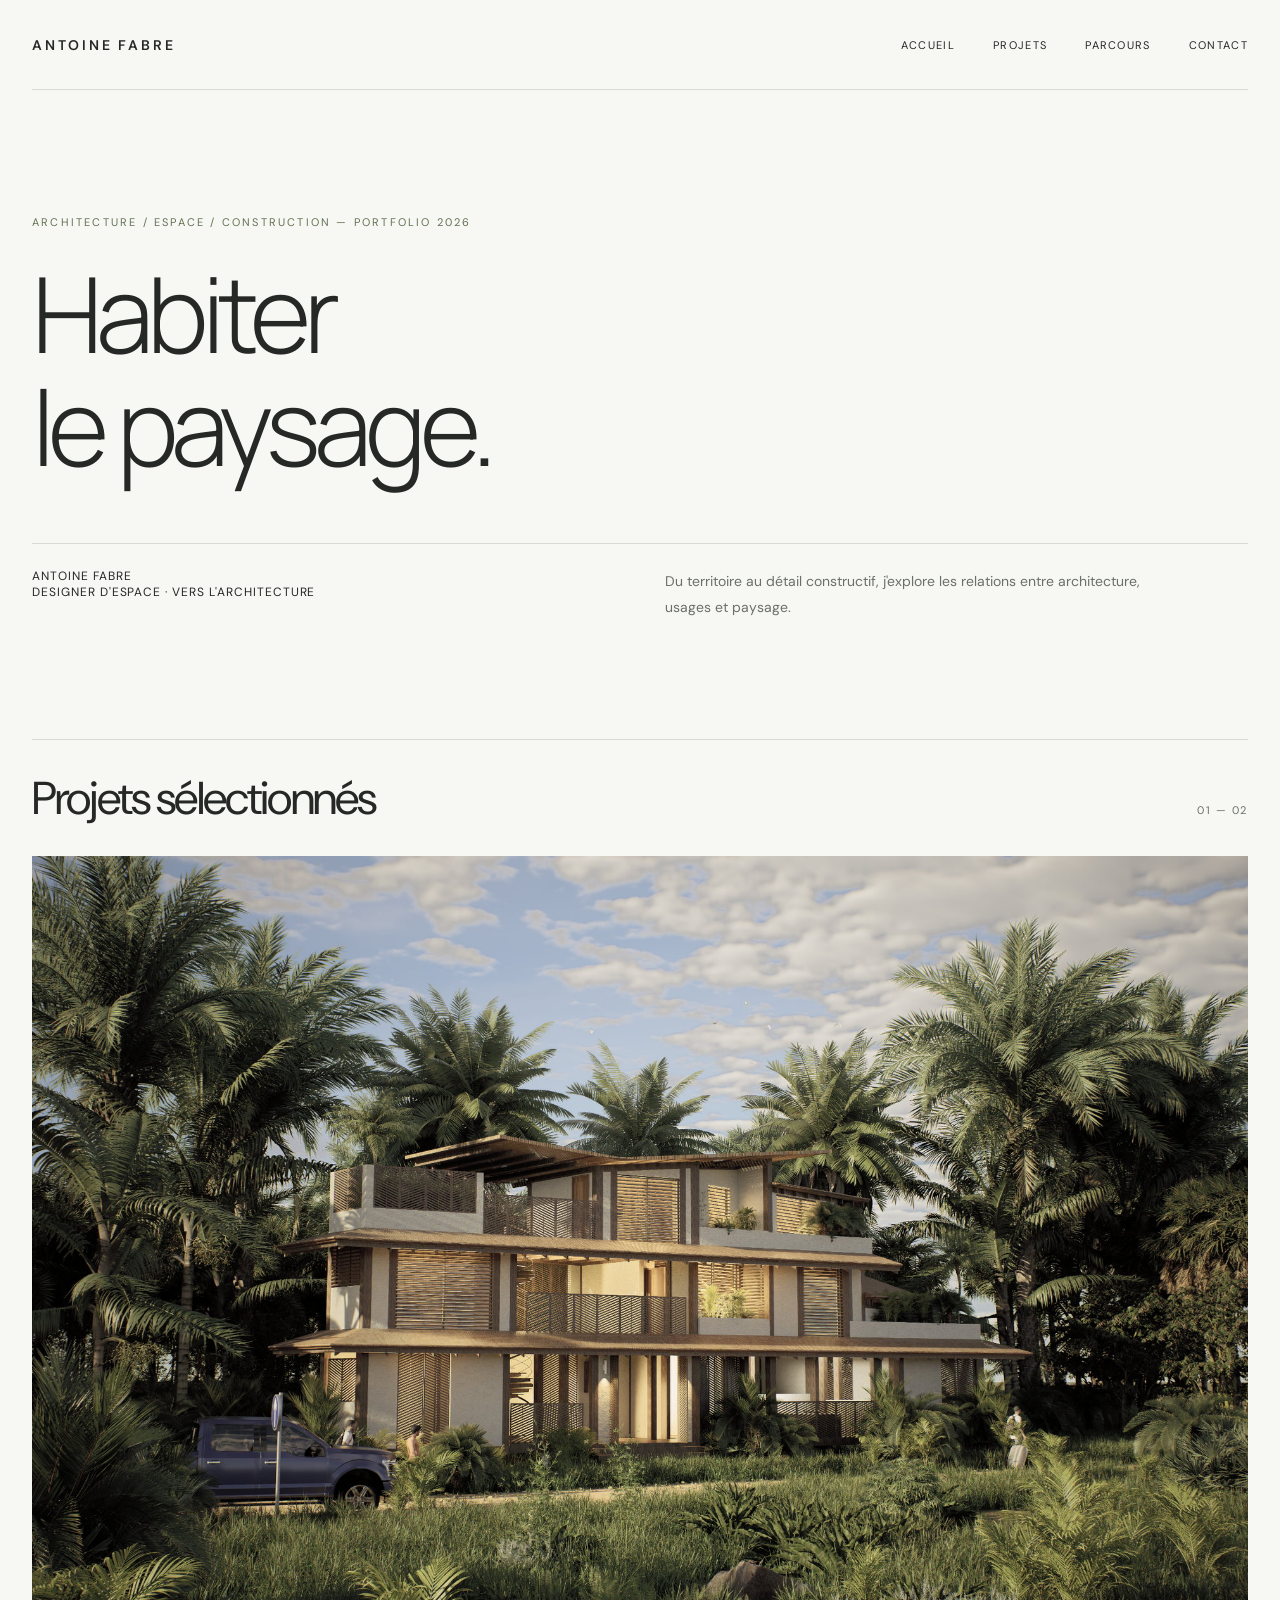
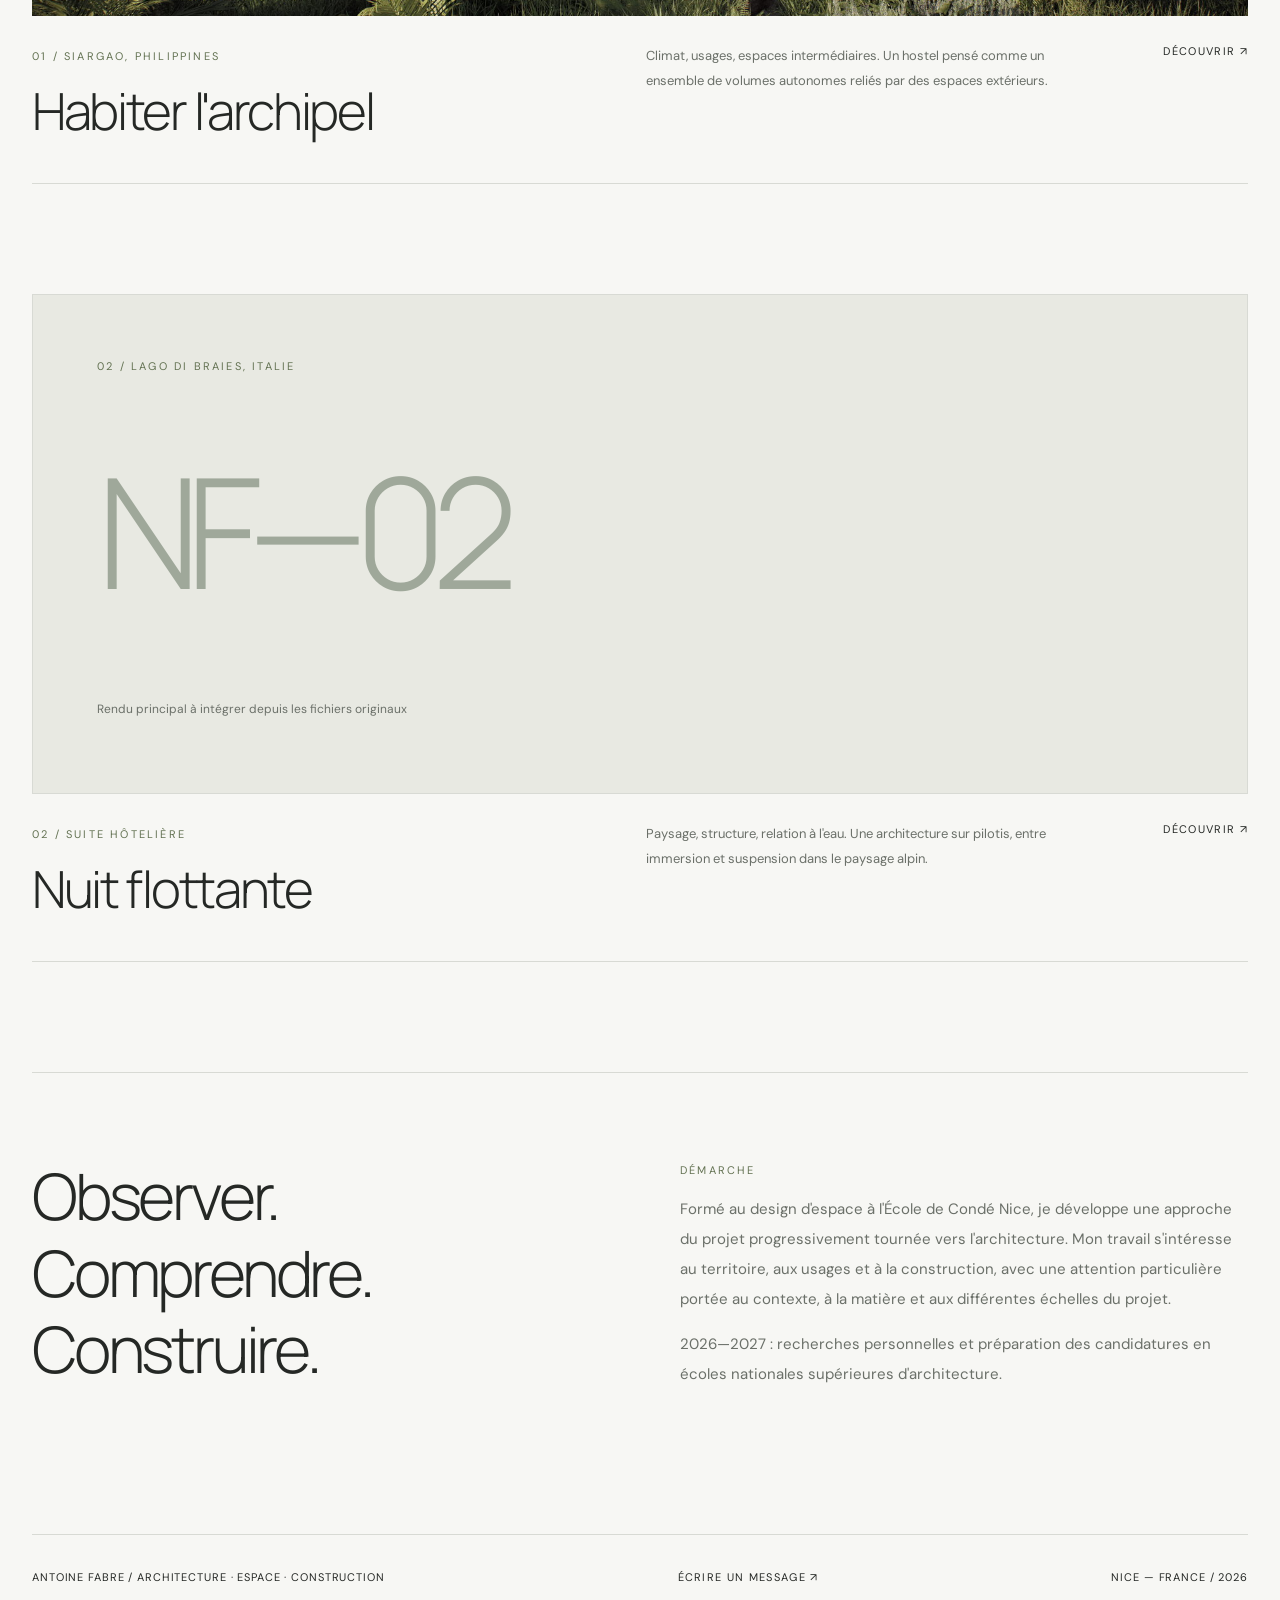
==== commit 0bb51f6c: "Créer nouveau site portfolio architecture depuis zéro" ====
--- a/index.html
+++ b/index.html
@@ -1 +1 @@
-<!doctype html><html lang="fr"><head><meta charset="utf-8"><meta name="viewport" content="width=device-width,initial-scale=1"><meta name="theme-color" content="#f6f4ef"><meta name="description" content="Portfolio d'Antoine Fabre : architecture, espace et construction. Projets Habiter l'archipel et Nuit flottante."><title>Antoine Fabre — Portfolio d'architecture</title><link rel="preconnect" href="https://fonts.googleapis.com"><link rel="preconnect" href="https://fonts.gstatic.com" crossorigin><link href="https://fonts.googleapis.com/css2?family=Montserrat:wght@200;300;400;500&display=swap" rel="stylesheet"><link rel="stylesheet" href="ensa-2026.css"></head><body><header class="shell"><nav class="nav" aria-label="Navigation principale"><a class="logo" href="index.html">ANTOINE FABRE</a><div class="links"><a href="index.html">Accueil</a><a href="portfolio.html">Projets</a><a href="index.html#parcours">Parcours</a><a href="index.html#contact">Contact</a></div></nav></header><main><section class="shell hero"><span class="kicker">Portfolio architectural · 2024—2027</span><h1>Penser l'espace.<br>Habiter le lieu.</h1><div class="hero-bottom"><span class="index">ANTOINE FABRE / DESIGNER D'ESPACE · VERS L'ARCHITECTURE</span><p>Du territoire au détail constructif, une recherche sur les relations entre paysage, usages et matérialité.</p></div></section><section class="shell" id="projets"><div class="section-head"><h2>Projets sélectionnés</h2><span class="index">01 — 02</span></div><article class="project"><a class="media" href="projet-habiter-archipel.html"><img src="images/archipel-hero.jpg" alt="Habiter l'archipel, projet architectural tropical à Siargao" loading="eager"></a><div class="project-info"><div><span class="eyebrow">01 / Siargao · Philippines</span><h3>Habiter l'archipel</h3><p>Climat, usages et espaces intermédiaires. Un hostel dont les volumes fragmentés articulent paysage et vie collective.</p></div><a class="project-link" href="projet-habiter-archipel.html">Explorer le projet ↗</a></div></article><article class="project"><a href="projet-nuit-flottante.html" class="media pending" aria-label="Découvrir Nuit flottante"><span class="eyebrow">02 / Lago di Braies · Italie</span><span class="outline">NF—02</span><span class="note">Visuel architectural à intégrer depuis les médias originaux</span></a><div class="project-info"><div><span class="eyebrow">02 / Suite hôtelière</span><h3>Nuit flottante</h3><p>Paysage, structure et relation à l'eau. Une suite sur pilotis au contact du paysage alpin.</p></div><a class="project-link" href="projet-nuit-flottante.html">Explorer le projet ↗</a></div></article></section><section class="shell about" id="parcours"><h2>Observer.<br>Comprendre.<br>Construire.</h2><div><span class="eyebrow">Démarche</span><p>Issu du design d'espace, je développe une approche progressivement tournée vers l'architecture. Mon travail s'intéresse à la relation entre territoire, usages et construction, avec une attention particulière portée au contexte, à la matière et aux différentes échelles du projet.</p><p>2026—2027 · Recherches personnelles et préparation des candidatures en écoles nationales supérieures d'architecture.</p></div></section></main><footer class="shell footer" id="contact"><span>ANTOINE FABRE · ARCHITECTURE / ESPACE / CONSTRUCTION</span><a href="mailto:contact@fabreantoine.com">contact@fabreantoine.com ↗</a><span>Nice · France · 2026</span></footer></body></html>+<!doctype html><html lang="fr"><head><meta charset="utf-8"><meta name="viewport" content="width=device-width,initial-scale=1"><meta name="description" content="Portfolio d'architecture d'Antoine Fabre. Habiter l'archipel et Nuit flottante."><meta name="theme-color" content="#f7f7f4"><title>Antoine Fabre — Architecture, espace, construction</title><link rel="stylesheet" href="atelier.css"></head><body><a class="skip" href="#main">Aller au contenu</a><header class="container"><nav class="nav" aria-label="Navigation principale"><a class="brand" href="index.html">ANTOINE FABRE</a><div class="nav-links"><a href="index.html">Accueil</a><a href="portfolio.html">Projets</a><a href="index.html#parcours">Parcours</a><a href="index.html#contact">Contact</a></div></nav></header><main id="main"><section class="container intro"><span class="overline">Architecture / Espace / Construction — Portfolio 2026</span><h1>Habiter<br>le paysage.</h1><div class="intro-bottom"><span>ANTOINE FABRE<br>DESIGNER D'ESPACE · VERS L'ARCHITECTURE</span><p>Du territoire au détail constructif, j'explore les relations entre architecture, usages et paysage.</p></div></section><section class="container" id="projets"><div class="section-title"><h2>Projets sélectionnés</h2><small>01 — 02</small></div><article class="project"><a class="project-visual" href="projet-habiter-archipel.html"><img src="images/archipel-hero.jpg" alt="Projet Habiter l'archipel, architecture tropicale à Siargao" loading="eager"></a><div class="project-info"><div><span class="overline">01 / Siargao, Philippines</span><h3>Habiter l'archipel</h3></div><p>Climat, usages, espaces intermédiaires. Un hostel pensé comme un ensemble de volumes autonomes reliés par des espaces extérieurs.</p><a class="text-link" href="projet-habiter-archipel.html">Découvrir ↗</a></div></article><article class="project"><a class="project-visual placeholder" href="projet-nuit-flottante.html"><span class="overline">02 / Lago di Braies, Italie</span><strong>NF—02</strong><p>Rendu principal à intégrer depuis les fichiers originaux</p></a><div class="project-info"><div><span class="overline">02 / Suite hôtelière</span><h3>Nuit flottante</h3></div><p>Paysage, structure, relation à l'eau. Une architecture sur pilotis, entre immersion et suspension dans le paysage alpin.</p><a class="text-link" href="projet-nuit-flottante.html">Découvrir ↗</a></div></article></section><section class="container about" id="parcours"><h2>Observer.<br>Comprendre.<br>Construire.</h2><div><span class="overline">Démarche</span><p>Formé au design d'espace à l'École de Condé Nice, je développe une approche du projet progressivement tournée vers l'architecture. Mon travail s'intéresse au territoire, aux usages et à la construction, avec une attention particulière portée au contexte, à la matière et aux différentes échelles du projet.</p><p>2026—2027 : recherches personnelles et préparation des candidatures en écoles nationales supérieures d'architecture.</p></div></section></main><footer class="container footer" id="contact"><span>ANTOINE FABRE / ARCHITECTURE · ESPACE · CONSTRUCTION</span><a class="text-link" href="mailto:contact@fabreantoine.com">Écrire un message ↗</a><span>NICE — FRANCE / 2026</span></footer></body></html>
--- a/atelier.css
+++ b/atelier.css
@@ -0,0 +1 @@
+@import url('https://fonts.googleapis.com/css2?family=DM+Sans:wght@300;400;500;600&family=Manrope:wght@300;400;500;600&display=swap');:root{--bg:#f7f7f4;--ink:#252825;--muted:#6b7069;--rule:#d8dad4;--accent:#637252}*{box-sizing:border-box}html{scroll-behavior:smooth}body{margin:0;background:var(--bg);color:var(--ink);font-family:'DM Sans',sans-serif}a{color:inherit;text-decoration:none}a:focus-visible{outline:2px solid var(--accent);outline-offset:5px}img{max-width:100%;display:block}.container{width:min(100% - 64px,1450px);margin-inline:auto}.nav{display:flex;justify-content:space-between;align-items:center;min-height:90px;border-bottom:1px solid var(--rule)}.brand{font-size:14px;font-weight:600;letter-spacing:.2em}.nav-links{display:flex;gap:38px;font-size:11px;letter-spacing:.12em;text-transform:uppercase}.nav-links a:hover,.text-link:hover{color:var(--accent)}.overline{font-size:11px;letter-spacing:.2em;text-transform:uppercase;color:var(--accent)}.intro{padding:120px 0 78px}.intro h1{font-family:Manrope,sans-serif;font-weight:300;letter-spacing:-.065em;line-height:1.08;font-size:clamp(48px,8.2vw,132px);margin:25px 0 60px}.intro-bottom{display:grid;grid-template-columns:1fr 1fr;gap:50px;border-top:1px solid var(--rule);padding-top:24px}.intro-bottom p{margin:0;max-width:500px;line-height:1.9;font-size:14px;color:var(--muted)}.intro-bottom span{font-size:12px;letter-spacing:.08em}.section-title{border-top:1px solid var(--rule);display:flex;align-items:baseline;justify-content:space-between;padding:28px 0;margin-top:40px}.section-title h2{font-weight:400;letter-spacing:-.04em;font-size:clamp(28px,3.6vw,52px);margin:0}.section-title small{font-size:11px;color:var(--muted);letter-spacing:.14em}.project{margin-bottom:110px}.project-visual{background:#e8e8e2;overflow:hidden;display:block;min-height:280px}.project-visual img{width:100%;max-height:760px;object-fit:cover;transition:transform .8s ease}.project-visual:hover img{transform:scale(1.018)}.project-info{display:grid;grid-template-columns:1.2fr 1fr auto;align-items:start;gap:30px;border-bottom:1px solid var(--rule);padding:28px 0}.project-info h3{font-weight:300;font-family:Manrope,sans-serif;letter-spacing:-.045em;font-size:clamp(30px,4vw,64px);margin:10px 0}.project-info p{font-size:13px;line-height:1.9;color:var(--muted);max-width:430px;margin:0}.text-link{font-size:11px;letter-spacing:.12em;text-transform:uppercase;white-space:nowrap}.placeholder{min-height:500px;display:flex;flex-direction:column;justify-content:space-between;padding:clamp(25px,5vw,65px);border:1px solid var(--rule);background:#e8e9e2}.placeholder strong{font-family:Manrope,sans-serif;font-weight:300;font-size:clamp(64px,12vw,170px);letter-spacing:-.09em;line-height:1;color:#9fa89a}.placeholder p{color:var(--muted);font-size:12px}.about{display:grid;grid-template-columns:1fr 1fr;gap:80px;padding:85px 0 130px;border-top:1px solid var(--rule)}.about h2{font-family:Manrope,sans-serif;font-size:clamp(35px,5vw,74px);font-weight:300;letter-spacing:-.05em;line-height:1.2;margin:0}.about p{font-size:15px;line-height:2;max-width:600px;color:var(--muted)}.footer{border-top:1px solid var(--rule);padding:35px 0 70px;display:flex;justify-content:space-between;gap:25px;font-size:11px;letter-spacing:.08em}.page-heading{padding:90px 0 55px}.page-heading h1{font-family:Manrope,sans-serif;font-size:clamp(55px,10vw,150px);font-weight:300;letter-spacing:-.07em;margin:12px 0}.page-heading p{max-width:650px;font-size:15px;line-height:1.9;color:var(--muted)}.detail{display:grid;grid-template-columns:1fr 1fr;gap:80px;padding:75px 0 90px}.detail h2{font-size:clamp(32px,5vw,70px);font-weight:300;letter-spacing:-.05em;margin:0}.detail p{line-height:2;color:var(--muted)}.steps{border-top:1px solid var(--rule);padding:30px 0 110px}.steps span{display:block;border-bottom:1px solid var(--rule);padding:22px 0;font-size:14px}.skip{position:absolute;left:-9999px}.skip:focus{left:15px;top:15px;background:white;padding:10px;z-index:9}@media(max-width:800px){.container{width:min(100% - 36px,1450px)}.nav{flex-wrap:wrap;gap:16px;padding:20px 0;min-height:75px}.nav-links{gap:18px;flex-wrap:wrap;font-size:10px}.intro{padding:80px 0 55px}.intro-bottom,.project-info,.about,.detail{grid-template-columns:1fr;gap:24px}.project{margin-bottom:75px}.placeholder{min-height:310px}.about{padding:65px 0}.footer{flex-wrap:wrap}}@media(prefers-reduced-motion:reduce){*,*:before,*:after{scroll-behavior:auto!important;transition:none!important}}
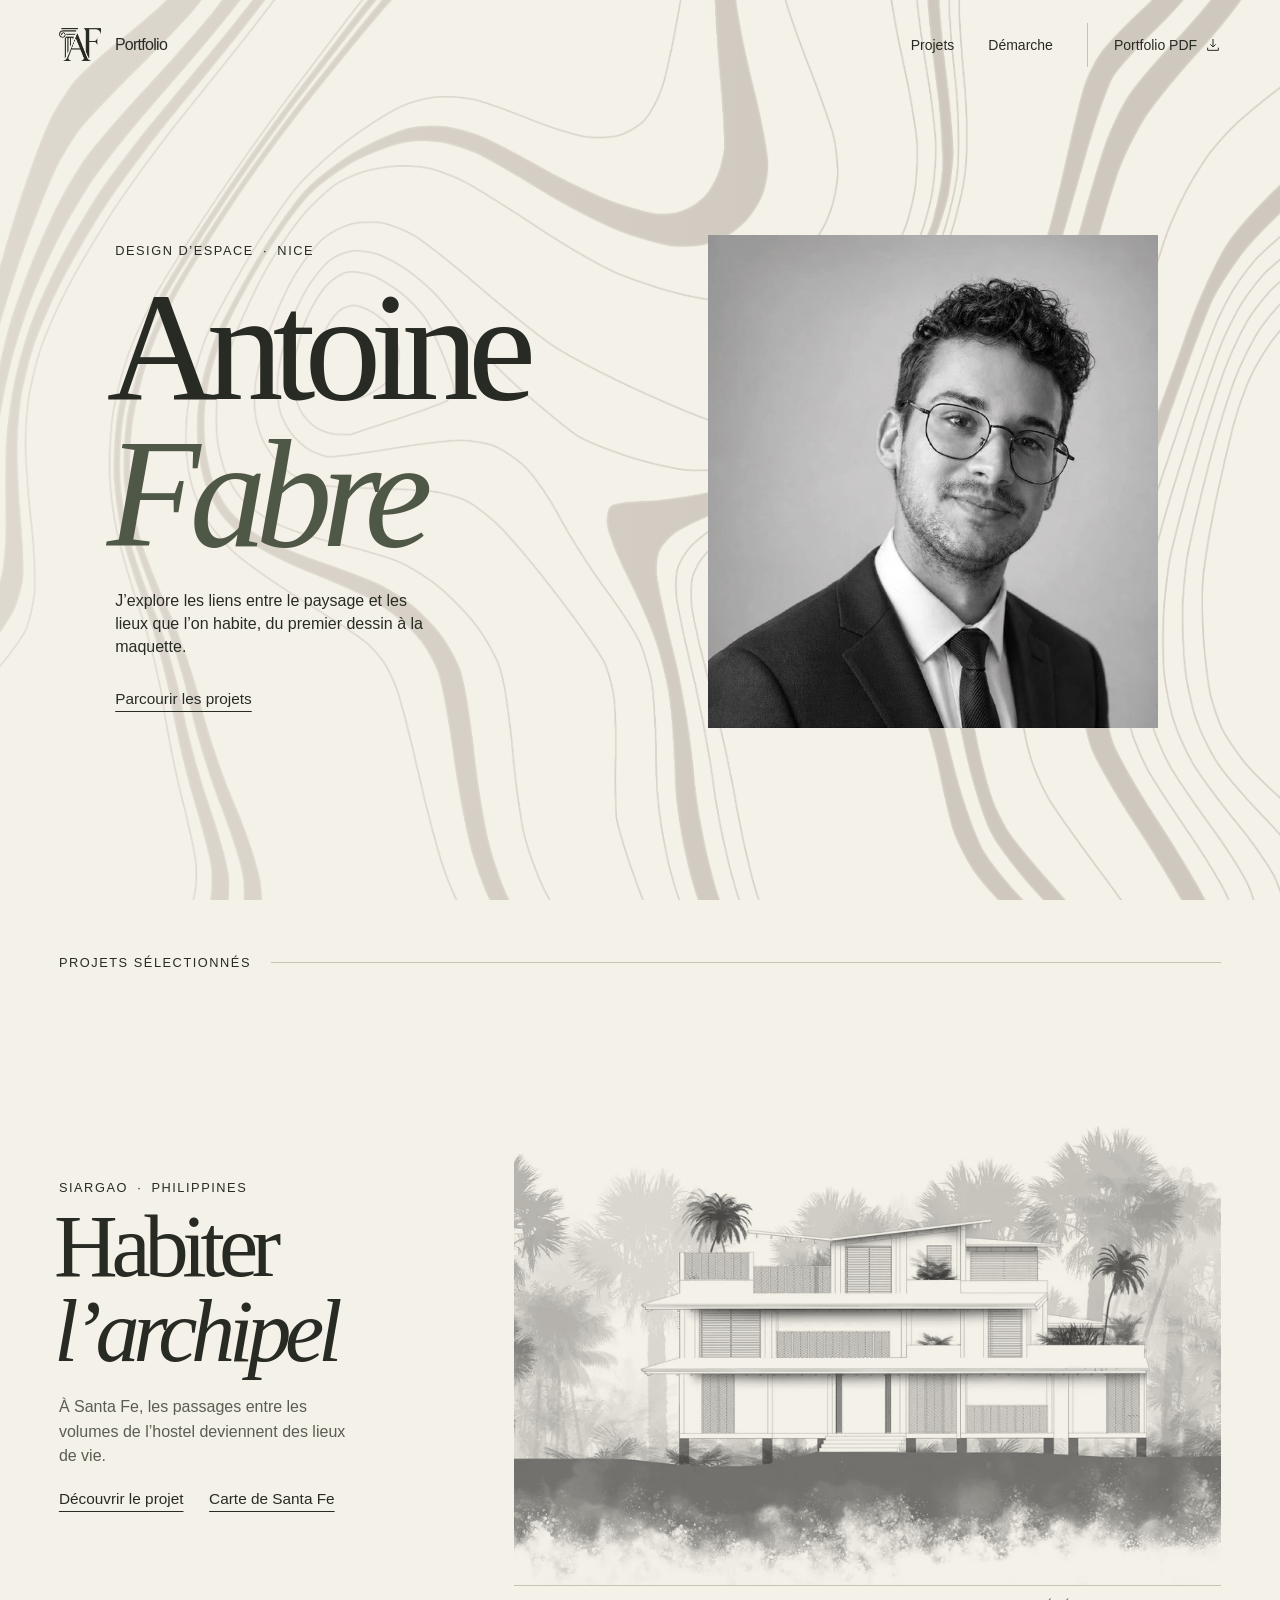
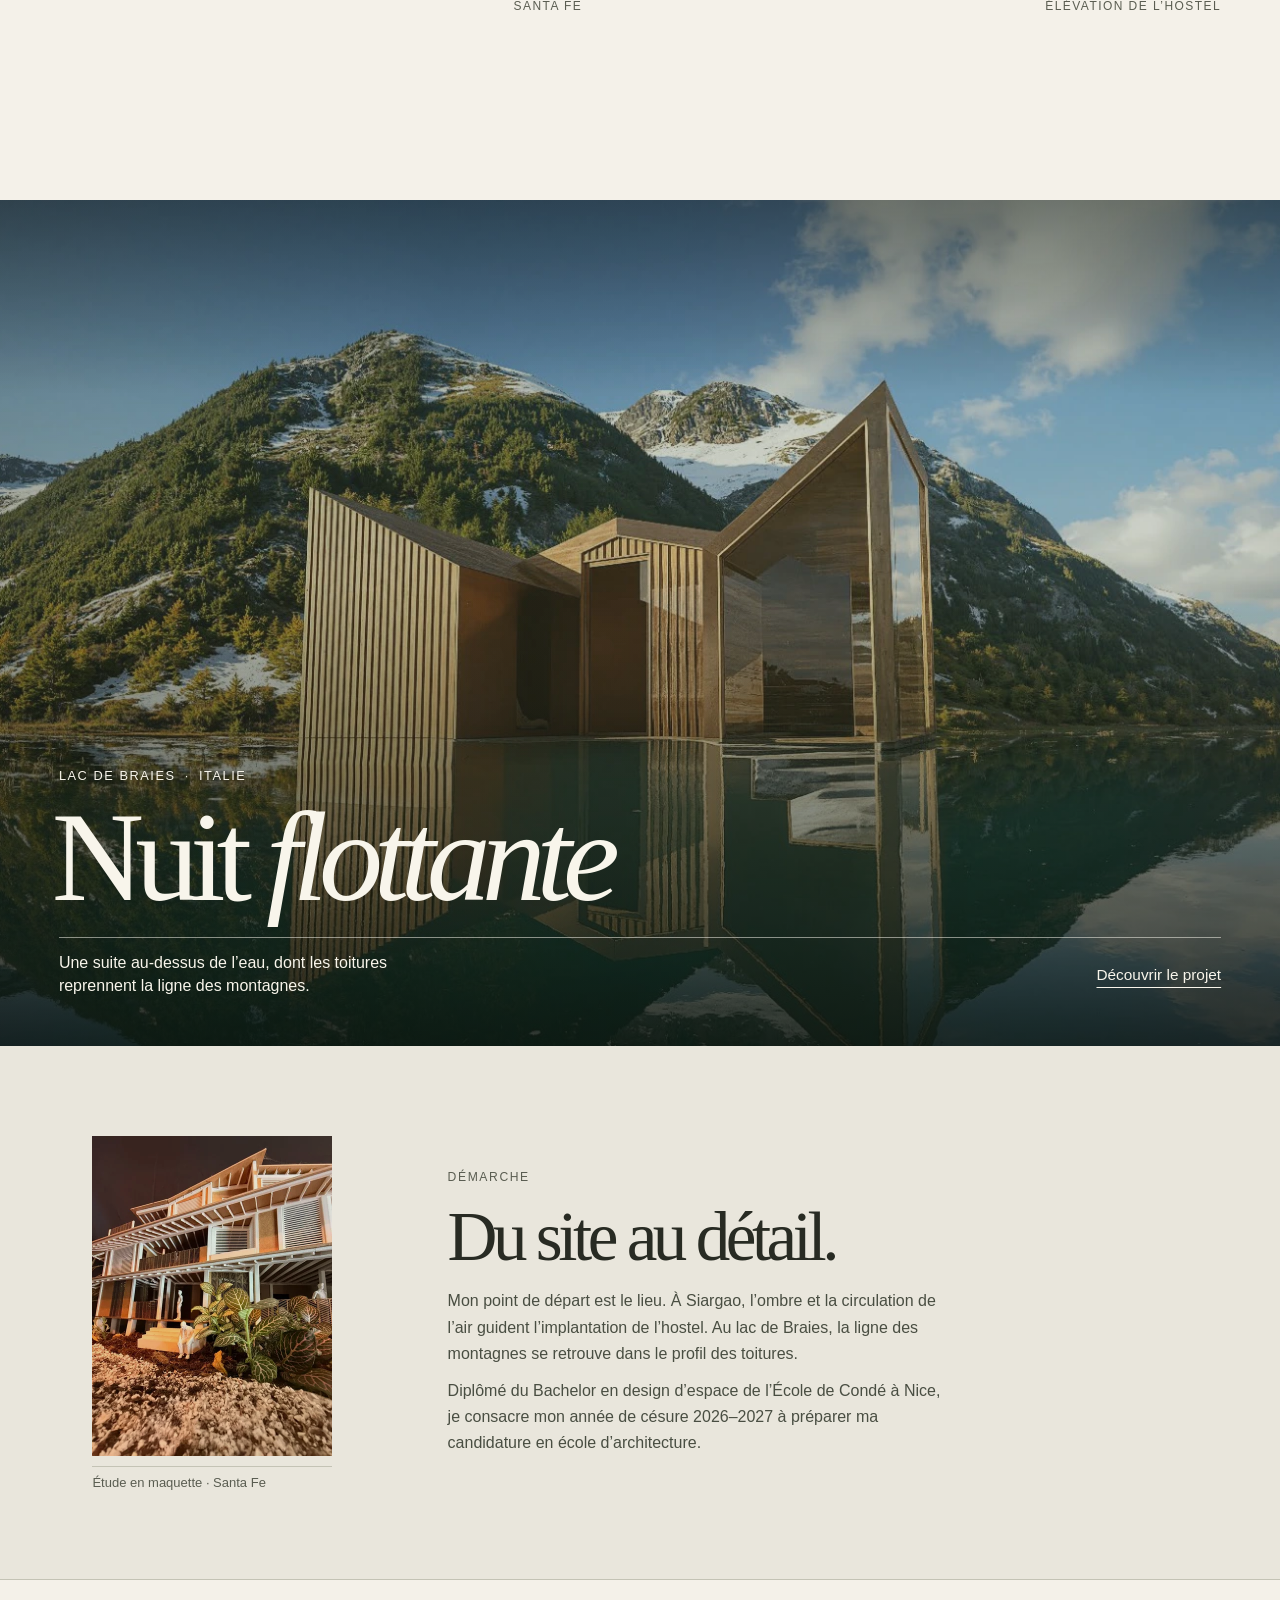
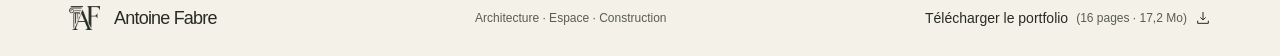
==== commit ea12a721: "Publier le portfolio d’Antoine Fabre et son PDF sur fabreantoine.com" ====
--- a/index.html
+++ b/index.html
@@ -1 +1,39 @@
-<!doctype html><html lang="fr"><head><meta charset="utf-8"><meta name="viewport" content="width=device-width,initial-scale=1"><meta name="description" content="Portfolio d'architecture d'Antoine Fabre. Habiter l'archipel et Nuit flottante."><meta name="theme-color" content="#f7f7f4"><title>Antoine Fabre — Architecture, espace, construction</title><link rel="stylesheet" href="atelier.css"></head><body><a class="skip" href="#main">Aller au contenu</a><header class="container"><nav class="nav" aria-label="Navigation principale"><a class="brand" href="index.html">ANTOINE FABRE</a><div class="nav-links"><a href="index.html">Accueil</a><a href="portfolio.html">Projets</a><a href="index.html#parcours">Parcours</a><a href="index.html#contact">Contact</a></div></nav></header><main id="main"><section class="container intro"><span class="overline">Architecture / Espace / Construction — Portfolio 2026</span><h1>Habiter<br>le paysage.</h1><div class="intro-bottom"><span>ANTOINE FABRE<br>DESIGNER D'ESPACE · VERS L'ARCHITECTURE</span><p>Du territoire au détail constructif, j'explore les relations entre architecture, usages et paysage.</p></div></section><section class="container" id="projets"><div class="section-title"><h2>Projets sélectionnés</h2><small>01 — 02</small></div><article class="project"><a class="project-visual" href="projet-habiter-archipel.html"><img src="images/archipel-hero.jpg" alt="Projet Habiter l'archipel, architecture tropicale à Siargao" loading="eager"></a><div class="project-info"><div><span class="overline">01 / Siargao, Philippines</span><h3>Habiter l'archipel</h3></div><p>Climat, usages, espaces intermédiaires. Un hostel pensé comme un ensemble de volumes autonomes reliés par des espaces extérieurs.</p><a class="text-link" href="projet-habiter-archipel.html">Découvrir ↗</a></div></article><article class="project"><a class="project-visual placeholder" href="projet-nuit-flottante.html"><span class="overline">02 / Lago di Braies, Italie</span><strong>NF—02</strong><p>Rendu principal à intégrer depuis les fichiers originaux</p></a><div class="project-info"><div><span class="overline">02 / Suite hôtelière</span><h3>Nuit flottante</h3></div><p>Paysage, structure, relation à l'eau. Une architecture sur pilotis, entre immersion et suspension dans le paysage alpin.</p><a class="text-link" href="projet-nuit-flottante.html">Découvrir ↗</a></div></article></section><section class="container about" id="parcours"><h2>Observer.<br>Comprendre.<br>Construire.</h2><div><span class="overline">Démarche</span><p>Formé au design d'espace à l'École de Condé Nice, je développe une approche du projet progressivement tournée vers l'architecture. Mon travail s'intéresse au territoire, aux usages et à la construction, avec une attention particulière portée au contexte, à la matière et aux différentes échelles du projet.</p><p>2026—2027 : recherches personnelles et préparation des candidatures en écoles nationales supérieures d'architecture.</p></div></section></main><footer class="container footer" id="contact"><span>ANTOINE FABRE / ARCHITECTURE · ESPACE · CONSTRUCTION</span><a class="text-link" href="mailto:contact@fabreantoine.com">Écrire un message ↗</a><span>NICE — FRANCE / 2026</span></footer></body></html>+<!doctype html><html lang="fr"><head><meta charset="utf-8"><meta name="viewport" content="width=device-width, initial-scale=1"><meta name="theme-color" content="#f4f1e9"><meta name="description" content="Portfolio d’Antoine Fabre, designer d’espace à Nice. Projets, plans, coupes et maquettes."><title>Portfolio — Antoine Fabre</title><link rel="icon" href="assets/monogramme.png"><link rel="stylesheet" href="style.css"><link rel="stylesheet" href="studio.css"><link rel="stylesheet" href="accueil.css"><script defer src="studio.js"></script></head><body class="page-index"><a class="skip" href="#contenu">Aller au contenu</a><header><div class="bar"><a class="identity" href="index.html" aria-label="Antoine Fabre — Accueil"><img src="assets/monogramme.png" alt="" width="319" height="250"><span>Portfolio</span></a><nav aria-label="Navigation principale"><a href="#projets">Projets</a><a href="#demarche">Démarche</a><a href="portfolio-antoine-fabre.pdf" download class="pdf">Portfolio PDF<svg aria-hidden="true" width="16" height="16" viewBox="0 0 24 24" fill="none" stroke="currentColor" stroke-width="1.5"><path d="M12 3v12m-4-4 4 4 4-4M4 16v4h16v-4"/></svg></a></nav></div></header><main id="contenu"><div class="opening">
+  <div class="opening-art" aria-hidden="true"></div>
+  <section class="introduction" aria-labelledby="signature">
+    <div class="cover-type">
+      <p class="folio-kicker">Design d’espace <span>·</span> Nice</p>
+      <h1 id="signature">Antoine <em>Fabre</em></h1>
+      <div class="cover-baseline">
+        <p>J’explore les liens entre le paysage et les lieux que l’on habite, du premier dessin à la maquette.</p>
+        <a class="text-link" href="#projets">Parcourir les projets</a>
+      </div>
+    </div>
+    <figure class="cover-portrait">
+      <img src="assets/antoine-fabre-portrait.webp" width="662" height="724" fetchpriority="high" alt="Portrait en noir et blanc d’Antoine Fabre.">
+    </figure>
+  </section>
+  <section id="projets" class="first-project" aria-labelledby="selection">
+    <h2 id="selection" class="section-rule">Projets sélectionnés</h2>
+    <div class="project-spread">
+      <div class="project-copy">
+        <p class="folio-kicker">Siargao <span>·</span> Philippines</p>
+        <h3><a href="archipel.html">Habiter <em>l’archipel</em></a></h3>
+        <p class="project-description">À Santa Fe, les passages entre les volumes de l’hostel deviennent des lieux de vie.</p>
+        <div class="project-actions"><a class="text-link" href="archipel.html">Découvrir le projet</a><a class="text-link" href="archipel.html#site">Carte de Santa Fe</a></div>
+      </div>
+      <figure class="project-drawing">
+        <a href="archipel.html" aria-label="Découvrir Habiter l’archipel"><img src="assets/elevation.webp" srcset="assets/elevation-900.webp 900w, assets/elevation.webp 1800w" sizes="(max-width:760px) 100vw, 64vw" width="1800" height="1272" decoding="async" alt="Élévation de l’hostel dans la végétation de Santa Fe."></a>
+        <figcaption>Santa Fe <span>Élévation de l’hostel</span></figcaption>
+      </figure>
+    </div>
+  </section>
+</div>
+<section class="lake-project" aria-labelledby="lake-title">
+  <img class="lake-render" src="assets/suite.webp" srcset="assets/suite-900.webp 900w, assets/suite.webp 1413w" sizes="100vw" loading="lazy" decoding="async" alt="La suite sur pilotis et son reflet dans l’eau du lac de Braies.">
+  <div class="lake-copy">
+    <p class="folio-kicker">Lac de Braies <span>·</span> Italie</p>
+    <h2 id="lake-title"><a href="nuit.html">Nuit <em>flottante</em></a></h2>
+    <div class="cover-baseline"><p>Une suite au-dessus de l’eau, dont les toitures reprennent la ligne des montagnes.</p><a class="text-link" href="nuit.html">Découvrir le projet</a></div>
+  </div>
+</section><section id="demarche" class="approach"><figure class="portrait-study"><img loading="lazy" src="assets/maquette-generale-480.webp" alt="Maquette de l’hostel de Santa Fe" width="480" height="640"><figcaption>Étude en maquette · Santa Fe</figcaption></figure><div><p class="eyebrow">Démarche</p><h2>Du site au détail.</h2><p>Mon point de départ est le lieu. À Siargao, l’ombre et la circulation de l’air guident l’implantation de l’hostel. Au lac de Braies, la ligne des montagnes se retrouve dans le profil des toitures.</p><p>Diplômé du Bachelor en design d’espace de l’École de Condé à Nice, je consacre mon année de césure 2026–2027 à préparer ma candidature en école d’architecture.</p></div></section></main><footer><div class="foot"><a class="identity" href="index.html"><img src="assets/monogramme.png" alt="" width="319" height="250"><span>Antoine Fabre</span></a><span>Architecture · Espace · Construction</span><a href="portfolio-antoine-fabre.pdf" download class="pdf">Télécharger le portfolio <span class="fileinfo">(16 pages · 17,2 Mo)</span><svg aria-hidden="true" width="16" height="16" viewBox="0 0 24 24" fill="none" stroke="currentColor" stroke-width="1.5"><path d="M12 3v12m-4-4 4 4 4-4M4 16v4h16v-4"/></svg></a></div></footer></body></html>
--- a/style.css
+++ b/style.css
@@ -0,0 +1,122 @@
+:root{
+  --paper:#f4f1e9;--surface:#e9e5d9;--ink:#282b23;--muted:#5a5d51;
+  --olive:#525a44;--rule:#c4c3b5;--serif:"Baskervville",Georgia,"Times New Roman",serif;
+  --sans:"Instrument Sans",Arial,sans-serif;--gutter:clamp(20px,5.4vw,102px);
+  background:var(--paper);color:var(--ink);font:100% var(--sans);scroll-behavior:smooth;scroll-padding-top:16px
+}
+*,*::after,*::before{box-sizing:border-box}
+body,h1,h2,h3,p,figure,fieldset{margin:0}button,a{color:inherit}a{text-decoration:none}
+button{font:inherit;cursor:pointer}img{display:block;max-width:100%}
+a:focus-visible,button:focus-visible{outline:2px solid var(--olive);outline-offset:4px}
+[hidden]{display:none!important}
+.sr-only,.views input{position:absolute;width:1px;height:1px;overflow:hidden;clip-path:inset(50%);white-space:nowrap}
+.bar,main,.foot{width:min(100%,1880px);padding-inline:var(--gutter);margin-inline:auto}
+header{border-bottom:1px solid var(--rule)}
+.bar,.foot,.identity,.bar nav,.pdf,.sectionheading,.cardmeta,.chapter figcaption,.viewerbar,.return{display:flex;align-items:center}
+.bar,.foot,.sectionheading,.chapter figcaption{justify-content:space-between}
+.bar{height:76px}.identity{gap:14px;font:22px var(--serif);letter-spacing:-.045em}.identity img{width:42px;height:34px;object-fit:contain}
+.bar nav{gap:34px;font-size:14px}.bar nav>a,.foot .pdf,.return{min-height:44px;align-content:center}
+.pdf{gap:8px}.bar .pdf{border-left:1px solid var(--rule);padding-left:26px}
+.bar nav a:hover,.foot a:hover,.return:hover,.related:hover h2,.folio-link:hover{text-decoration:underline;text-underline-offset:5px}
+.eyebrow,.cardmeta{font:500 .76rem/1.5 var(--sans);letter-spacing:.13em;text-transform:uppercase;color:var(--muted)}
+.folio{display:grid;grid-template-columns:minmax(0, .84fr) minmax(0,1.16fr);align-items:center;gap:7%;padding:clamp(38px,5vw,78px) 0 34px;border-bottom:1px solid var(--rule)}
+.folio-copy{padding:4px 0}
+.folio h1{font:400 clamp(54px,5.8vw,100px)/1.04 var(--sans);letter-spacing:.055em;text-transform:uppercase;margin:23px 0 12px}
+.discipline{color:var(--olive);font:400 clamp(18px,1.6vw,29px)/1.4 var(--sans)}
+.present{max-width:38ch;margin:20px 0 13px;font:400 1rem/1.6 var(--sans);color:var(--muted)}
+.folio-link{display:inline-flex;align-items:center;min-height:44px;font-size:14px;text-decoration:underline;text-underline-offset:6px}
+.folio-art img{width:100%;height:clamp(240px,30vw,465px);object-fit:contain;mix-blend-mode:multiply}
+.folio-art figcaption{margin-top:12px;padding-top:9px;border-top:1px solid var(--rule);display:flex;justify-content:space-between;gap:14px;font-size:13px;color:var(--muted)}
+.folio-art figcaption span:first-child{color:var(--ink)}
+.return{display:inline-flex;font-size:14px}
+h2,h3,.titleblock h1{font:400 clamp(38px,3.6vw,70px)/1.07 var(--serif);letter-spacing:-.055em}
+.selection{padding:45px 0 65px}.sectionheading{gap:24px;margin-bottom:24px}.sectionheading:after{content:"";height:1px;background:var(--rule);flex:1}
+.cards{display:grid;grid-template-columns:1.12fr 1fr;gap:clamp(24px,3.2vw,60px)}
+.projectcard{min-width:0}.frame{aspect-ratio:1.85;overflow:hidden;background:var(--surface)}.frame img,.related img{width:100%;height:100%;object-fit:cover}.projectcard:nth-child(2) .frame{aspect-ratio:1.65}
+.frame img{transition:transform .6s}.projectcard:hover img{transform:scale(1.025)}
+.projectnote{padding:16px 0 0;display:grid;grid-template-columns:1fr auto;gap:8px 12px}.projectnote .cardmeta{grid-column:1/-1;gap:12px;flex-wrap:wrap;font-size:12px;letter-spacing:.07em}.cardmeta>span+span{border-left:1px solid var(--rule);padding-left:12px}
+.projectcard h3,.related h2{font-size:clamp(34px,3.25vw,62px)}.cardidea{grid-column:1/-1;max-width:47ch;font-size:16px;color:var(--muted);line-height:1.55}
+.approach{background:#e9e6dc;border-top:1px solid var(--rule);display:grid;grid-template-columns:minmax(120px,220px) minmax(0,610px);align-items:center;justify-content:center;gap:clamp(36px,9vw,160px);padding:58px var(--gutter);margin-inline:calc(-1 * var(--gutter))}
+.approach img{width:100%;height:auto;mix-blend-mode:multiply}.approach h2{margin:14px 0}.approach p:not(.eyebrow),.chaptertext p,.titleblock>p{line-height:1.65;color:#494e42}.approach p+p{margin-top:10px}
+footer{border-top:1px solid var(--rule)}.foot{padding-block:16px;gap:24px;font-size:14px}.foot .identity{font-size:18px}.foot .identity img{width:31px;height:28px}.foot>span,.fileinfo{font-size:12px;color:var(--muted)}
+.projectintro{display:grid;grid-template-columns:1fr 1.55fr;grid-template-rows:auto 1fr;gap:4px 4%;padding-block:34px;align-items:center}
+.return{justify-self:start;align-items:center;color:var(--muted);text-decoration:underline;text-underline-offset:4px}
+.titleblock{grid-column:1;padding-bottom:32px}.titleblock h1{font-size:clamp(55px,5.8vw,110px);margin:18px 0 20px}.titleblock>p{max-width:40ch}
+.projecthero{grid-column:2;grid-row:1/3;min-width:0}.projecthero img{width:100%;height:clamp(310px,35vw,610px);object-fit:cover}.projecthero figcaption{font:italic 14px var(--serif);text-align:right;padding-top:8px;color:var(--muted)}.projecthero figcaption span{margin:0 7px}
+.expand{display:block;cursor:zoom-in}
+.chapternav{position:sticky;top:0;z-index:3;display:flex;gap:34px;align-items:center;min-height:54px;background:var(--paper);border-block:1px solid var(--rule);font-size:14px}.chapternav a{display:inline-flex;align-items:center;min-height:52px}.chapternav a[aria-current="location"]{box-shadow:inset 0 -2px var(--olive)}
+.chapter{display:grid;grid-template-columns:minmax(0,1fr) minmax(0,1.55fr);gap:4%;align-items:start;padding:54px 0;border-bottom:1px solid var(--rule);scroll-margin-top:54px}
+.chaptertext{padding-top:12px;max-width:41ch}.chaptertext h2{font-size:clamp(32px,3.35vw,60px);margin-bottom:18px}.drawingarea{min-width:0}
+.chapter .expand{background:var(--paper)}.chapter figure img{height:clamp(260px,32vw,520px);width:100%;object-fit:contain;mix-blend-mode:multiply}
+.chapter figcaption{gap:18px;border-bottom:1px solid var(--rule);min-height:44px;font:italic 16px var(--serif)}
+.choices{display:flex;gap:0 16px;align-items:center;flex-wrap:wrap;margin-top:5px}.choices a,.enlarge{display:inline-flex;align-items:center;min-height:44px;color:var(--muted);font:14px var(--sans)}.choices a[aria-current="true"]{text-decoration:underline;text-underline-offset:5px;color:var(--ink)}
+.enlarge{background:none;border:0;padding:0;cursor:zoom-in;text-decoration:underline;text-underline-offset:4px}
+.related{display:flex;align-items:center;justify-content:space-between;gap:24px;padding:28px 0}.related img{width:27%;height:125px}.related h2{margin:8px 0}.related span{color:var(--muted);font-size:14px}
+dialog{background:var(--paper);color:var(--ink);border:0;inset:0;width:100vw;height:100dvh;max-width:none;max-height:none;margin:0;padding:clamp(10px,2.2vw,36px) var(--gutter) 10px}
+dialog::backdrop{background:var(--paper)}
+.viewerbody{overflow:auto;display:grid;grid-template-rows:minmax(0,1fr);align-items:center}
+.viewerbody img{width:100%;height:100%;object-fit:contain;min-height:0}
+.viewerbody.large{display:block}.viewerbody.large img{height:auto;width:max(150%,1250px);max-width:none}
+.viewerfoot{padding-top:8px}.viewerbar{gap:16px;min-height:44px}
+.viewerbar p{font:400 .9rem/1.45 var(--sans);margin-right:auto;color:var(--muted)}
+.viewerbar button,.viewersteps button{border:0;background:none;font:400 .875rem var(--sans);min-height:44px;padding:0 8px;white-space:nowrap}
+.viewerbar button:hover,.viewersteps button:hover{text-decoration:underline;text-underline-offset:4px}
+.skip{position:absolute;left:-9999px}.skip:focus{left:10px;top:10px;background:white;padding:12px;z-index:10}
+dialog[open]{display:flex;flex-direction:column}
+.viewerbody{flex:1;min-height:0;height:auto;overscroll-behavior:contain}
+.viewerbody:focus-visible{outline:2px solid var(--olive);outline-offset:-3px}
+.viewersteps{display:flex;align-items:center;justify-content:center;gap:20px;padding:0 12px}
+.viewersteps button{background:none;border:0;font-size:14px}
+.viewersteps button:disabled{opacity:.48;cursor:default}
+.viewersteps span{font-size:13px;font-variant-numeric:tabular-nums}
+body:has(dialog[open]){overflow:hidden}
+@media(max-width:950px){
+ .foot>span{display:none}.identity{font-size:20px}.titleblock h1{font-size:54px}
+}
+@media(max-width:720px){
+ .bar{height:64px}.bar .identity span{display:none}.bar nav{gap:16px;font-size:13px}.bar .pdf{padding-left:14px}.identity img{width:38px}
+ .folio{grid-template-columns:1fr;gap:20px;padding:30px 0 24px}.folio h1{font-size:clamp(44px,8.2vw,64px);margin:15px 0 8px}.folio h1 br{display:none}.folio h1 br:after{content:" "}.folio h1{word-spacing:.08em}.present{margin:12px 0 4px}.folio-art img{height:clamp(190px,48vw,330px)}.folio-art figcaption{margin-top:6px}
+ .selection{padding-block:32px}.sectionheading{margin-bottom:18px;gap:15px}.cards{grid-template-columns:1fr;gap:30px}.frame,.projectcard:nth-child(2) .frame{aspect-ratio:1.7}.projectnote{padding-top:12px}
+ .approach{padding-block:32px;gap:24px;grid-template-columns:1fr}.approach img{width:116px}.foot{flex-wrap:wrap;gap:12px}.foot .pdf{flex-wrap:wrap}
+ .projectintro{display:flex;flex-direction:column;align-items:stretch;padding:16px 0 20px}.titleblock{padding:16px 0 22px}.titleblock h1{font-size:clamp(48px,9.5vw,70px);margin:12px 0}.projecthero img{height:auto;max-height:440px;object-fit:cover}
+ .chapternav{gap:0;justify-content:space-between;font-size:13px}.chapter{grid-template-columns:1fr;padding-block:32px;gap:18px}.chaptertext{padding:0;max-width:55ch}.chaptertext h2{margin-bottom:12px}.chapter figure img{height:clamp(235px,68vw,380px)}
+ .viewerbar{gap:4px}.viewerbar p{font-size:13px}.viewerbar button{padding:0 5px}.related img{height:90px;width:28%}
+}
+@media(prefers-reduced-motion:reduce){:root{scroll-behavior:auto}*,*::before,*::after{transition:none!important}}
+.projectcard:first-child .frame img{object-position:50% 34%}
+
+
+.projectnote{padding:0 0 13px}.cardidea{padding-top:12px}.projectcard h3,.sectionheading h2{font:400 clamp(28px,2.7vw,45px)/1.16 var(--sans);letter-spacing:-.035em}.sectionheading h2{font-size:clamp(22px,2vw,34px)}.selection{padding-top:24px}.hero-choices{justify-content:flex-end}.projecthero .hero-caption{margin:0}
+
+.chapter img[src$="/site-aquarelle.webp"]{mix-blend-mode:normal}
+.folio-art .map-shortcut{text-decoration:underline;text-underline-offset:3px;text-align:right;color:var(--olive)}
+
+/* The project index uses the same landscape and caption treatment as the site studies. */
+.landscape-cards{display:grid;grid-template-columns:repeat(2,minmax(0,1fr));gap:clamp(18px,2.8vw,46px)}
+.landscape-card{display:block;min-width:0}
+.landscape-image{position:relative;isolation:isolate;overflow:hidden;background:var(--surface);aspect-ratio:1.68}
+.landscape-image>img{width:100%;height:100%;object-fit:cover;transition:transform .65s ease}
+.landscape-card:hover .landscape-image>img{transform:scale(1.025)}
+.landscape-caption{position:absolute;inset:auto 0 0;padding:52px clamp(16px,2.1vw,36px) clamp(15px,2vw,32px);background:linear-gradient(transparent,rgba(20,30,24,.78));color:#fff}
+.landscape-caption p{font-size:.74rem;text-transform:uppercase;letter-spacing:.13em}
+.landscape-caption h3{font:400 clamp(32px,3.5vw,62px)/1.04 var(--serif);letter-spacing:-.05em;margin-top:7px}
+.landscape-note{padding:13px 0 16px;border-bottom:1px solid var(--rule)}
+.landscape-note span{font-size:13px;color:var(--muted)}
+.landscape-note p{margin-top:6px;line-height:1.5}
+.portrait-study figcaption{font-size:13px;color:var(--muted);border-top:1px solid var(--rule);padding-top:8px;margin-top:10px}
+.chapter{padding-block:clamp(34px,5vw,84px)}
+.chapter .choices{display:grid;align-items:stretch;grid-template-columns:repeat(auto-fit,minmax(82px,1fr));gap:8px;margin-top:12px}
+.chapter .choices a{display:flex;flex-direction:column;align-items:flex-start;justify-content:flex-start;gap:6px;min-width:0;padding:4px 0 8px;font-size:13px;line-height:1.3;text-decoration:none;border-bottom:2px solid transparent}
+.chapter .choices img{width:100%;height:46px;object-fit:contain;mix-blend-mode:multiply}
+.chapter .choices a[aria-current="true"]{border-color:var(--olive)}
+.chapter .choices a:hover span{text-decoration:underline;text-underline-offset:3px}
+.related{position:relative;min-height:clamp(220px,28vw,380px);padding:32px var(--gutter);margin-inline:calc(-1 * var(--gutter));isolation:isolate;color:white;overflow:hidden;align-items:flex-end;background:var(--olive)}
+.related img{position:absolute;inset:0;z-index:-2;width:100%;height:100%;object-fit:cover}
+.related::after{content:"";position:absolute;inset:0;z-index:-1;background:linear-gradient(0deg,rgba(20,30,24,.78),transparent 85%)}
+.related .eyebrow,.related span{color:inherit}
+@media(max-width:720px){
+ .landscape-cards{grid-template-columns:1fr;gap:24px}.landscape-image{aspect-ratio:1.65}
+ .portrait-study{width:116px}.chapter .choices{grid-template-columns:repeat(auto-fit,minmax(77px,1fr))}
+ .related{padding-block:22px;min-height:170px}
+}
+@media(prefers-reduced-motion:reduce){.landscape-card:hover .landscape-image>img{transform:none}}
--- a/studio.css
+++ b/studio.css
@@ -0,0 +1,39 @@
+/* Shared typography and project navigation. */
+:root{--display:"Instrument Sans","Helvetica Neue",Arial,sans-serif;--studio-track:-.065em}
+.bar .identity span,.foot .identity span{font:500 18px var(--display);letter-spacing:-.045em}
+.approach{padding-block:clamp(45px,7vw,115px);grid-template-columns:minmax(145px,240px) minmax(0,740px)}
+.approach h2,.map-title h1,.related h2,.chaptertext h2{font-family:var(--display);letter-spacing:var(--studio-track)}
+.approach h2{font-size:clamp(44px,5.4vw,94px)}
+.approach p:not(.eyebrow){max-width:56ch}
+.map-title h1{font-size:clamp(42px,5.1vw,86px);line-height:1}
+.related h2{font-size:clamp(44px,6.2vw,105px)}
+.chaptertext h2{line-height:1.03}
+@media(max-width:720px){
+ .approach{grid-template-columns:1fr}.map-title h1{font-size:clamp(35px,7.4vw,54px)}
+}
+@media(prefers-reduced-motion:no-preference){
+ @view-transition{navigation:auto}
+ .page-archipel #santa-fe-vue>img,.page-nuit .related img{view-transition-name:coast}
+ .page-nuit #braies-rive>img,.page-archipel .related img{view-transition-name:lake}
+ ::view-transition-group(coast),::view-transition-group(lake){animation-duration:.52s;animation-timing-function:cubic-bezier(.22,.68,.2,1)}
+ ::view-transition-group(root){animation-duration:.22s}
+}
+
+.chaptertext p + p { margin-top: 1rem; }
+.chaptertext p.eyebrow {
+  margin-bottom: 1.1rem;
+  font-weight: 500;
+  color: var(--olive);
+}
+.notebook-source {
+  display: block;
+  margin-top: 1.35rem;
+  font-size: .81rem;
+  line-height: 1.45;
+  color: var(--muted);
+}
+.from-notebook .choices { grid-template-columns: repeat(2, minmax(0, 160px)); }
+.from-notebook .choices img { height: 60px; }
+@media(max-width: 460px) {
+  .chapternav { gap: .65rem; font-size: .81rem; }
+}
--- a/accueil.css
+++ b/accueil.css
@@ -0,0 +1,226 @@
+.page-index {
+  --screen: 100vh;
+  --edge: clamp(22px, 4.6vw, 100px);
+  --cream: #f8f5eb;
+  --spread-serif: Georgia, "Times New Roman", serif;
+}
+@supports (height: 100svh) {
+  .page-index { --screen: 100svh; }
+}
+.page-index main {
+  width: 100%;
+  max-width: none;
+  padding: 0;
+}
+.page-index header {
+  position: absolute;
+  z-index: 3;
+  inset: 0 0 auto;
+  color: var(--ink);
+  border: 0;
+}
+.page-index .bar {
+  width: 100%;
+  padding-inline: var(--edge);
+  height: clamp(65px, 7vw, 95px);
+}
+
+.page-index .bar .identity span { font-size: 16px; }
+.page-index .bar .pdf { border-color: var(--rule); }
+.opening {
+  position: relative;
+  isolation: isolate;
+  background: var(--paper);
+}
+.opening-art {
+  position: absolute;
+  inset: 0 0 auto;
+  height: max(32rem, var(--screen));
+  overflow: hidden;
+  pointer-events: none;
+  background-color: var(--paper);
+  background-image: linear-gradient(90deg, rgb(244 241 233 / .4), transparent 68%), url("assets/courbes-couverture.webp");
+  background-size: cover;
+  background-position: center 55%;
+  background-blend-mode: normal, multiply;
+}
+.lake-render {
+  width: 100%;
+  height: 100%;
+  object-fit: cover;
+  object-position: 52% 50%;
+}
+.lake-project::after {
+  content: "";
+  position: absolute;
+  inset: 0;
+  pointer-events: none;
+  background: linear-gradient(180deg, rgb(11 17 13 / .46), transparent 23%, transparent 45%, rgb(8 13 9 / .73)),
+              linear-gradient(90deg, rgb(11 17 13 / .2), transparent 60%);
+}
+.opening.in-motion .opening-art {
+  position: sticky;
+  top: 0;
+  margin-bottom: calc(-1 * max(32rem, var(--screen)));
+  opacity: var(--photo, 1);
+}
+
+.introduction, .lake-project {
+  display: flex;
+  align-items: flex-end;
+  position: relative;
+  padding: clamp(80px, 12vh, 150px) var(--edge) clamp(28px, 5.4vh, 70px);
+  color: var(--cream);
+}
+.introduction {
+  display: grid;
+  grid-template-columns: minmax(0, 1.06fr) minmax(0, .94fr);
+  align-items: center;
+  column-gap: clamp(30px, 5vw, 100px);
+  min-height: max(32rem, var(--screen));
+  padding: clamp(92px, 13vh, 150px) clamp(26px, 9vw, 180px) clamp(36px, 6vh, 95px);
+  color: var(--ink);
+}
+.cover-portrait { width: min(100%, 50vh, 590px); justify-self: center; }
+.cover-portrait img { width: 100%; height: auto; }
+.introduction .cover-baseline { display: block; padding: 0; border: 0; }
+.introduction .cover-baseline p { max-width: 35ch; }
+.introduction .text-link { margin-top: 1.15rem; }
+.introduction h1 em { display: block; color: #4f5747; }
+.in-motion .cover-portrait { opacity: var(--photo, 1); }
+.cover-type, .lake-copy { width: 100%; }
+.in-motion .cover-type { opacity: var(--type, 1); }
+.folio-kicker, .section-rule, .project-drawing figcaption {
+  font: 500 .8rem/1.4 var(--sans);
+  letter-spacing: .12em;
+  text-transform: uppercase;
+}
+.folio-kicker span { margin: 0 .32em; }
+.introduction h1, .project-copy h3, .lake-copy h2 {
+  font: 400 clamp(4.5rem, 12vw, 15rem)/.96 var(--spread-serif);
+  letter-spacing: -.071em;
+  margin: .09em 0 .14em -.055em;
+}
+.introduction em, .project-copy em, .lake-copy em { font-weight: 400; }
+.cover-baseline {
+  display: flex;
+  justify-content: space-between;
+  align-items: flex-end;
+  gap: 26px;
+  padding-top: 14px;
+  border-top: 1px solid rgb(247 245 235 / .52);
+}
+.cover-baseline p {
+  max-width: 45ch;
+  font: 400 clamp(1rem, 1.25vw, 1.4rem)/1.42 var(--sans);
+}
+.text-link {
+  display: inline-flex;
+  align-items: center;
+  min-height: 44px;
+  font-size: .96rem;
+  text-decoration: underline;
+  text-decoration-thickness: 1px;
+  text-underline-offset: .48em;
+}
+.text-link:hover { text-decoration-thickness: 2px; }
+.page-index a:focus-visible { outline-color: currentColor; }
+.first-project {
+  position: relative;
+  isolation: isolate;
+  padding: clamp(36px, 6vh, 88px) var(--edge) clamp(40px, 8vh, 110px);
+  scroll-margin-top: 0;
+}
+.in-motion .first-project::before {
+  content: "";
+  position: absolute;
+  z-index: -1;
+  inset: calc(-1 * min(24vh, 200px)) 0 0;
+  pointer-events: none;
+  background: linear-gradient(to bottom, transparent, var(--paper) min(24vh, 200px));
+  opacity: var(--veil, 0);
+}
+.project-actions { display: flex; flex-wrap: wrap; gap: 0 1.6rem; }
+.section-rule {
+  display: flex;
+  align-items: center;
+  gap: 1.25rem;
+  margin: 0;
+  color: var(--ink);
+}
+.section-rule::after {
+  content: "";
+  height: 1px;
+  flex: 1;
+  background: var(--rule);
+}
+.project-spread {
+  display: grid;
+  grid-template-columns: minmax(0, .77fr) minmax(0, 1.35fr);
+  align-items: center;
+  gap: clamp(20px, 4vw, 100px);
+  min-height: min(84vh, 940px);
+  padding-block: 20px;
+}
+.project-copy h3 { font-size: clamp(4rem, 6.9vw, 9rem); }
+.project-copy h3 em { display: block; }
+.project-description {
+  max-width: 33ch;
+  margin: 1.3rem 0 .5rem;
+  font: 400 clamp(1rem, 1.2vw, 1.3rem)/1.55 var(--sans);
+  color: var(--muted);
+}
+.project-drawing img { width: 100%; height: auto; mix-blend-mode: multiply; }
+.project-drawing a { display: block; background: var(--paper); }
+.project-drawing figcaption {
+  display: flex;
+  justify-content: space-between;
+  gap: 14px;
+  border-top: 1px solid var(--rule);
+  padding-top: 12px;
+  color: var(--muted);
+  font-size: .75rem;
+}
+.lake-project {
+  isolation: isolate;
+  min-height: max(32rem, min(94svh, 1200px));
+  background: #28392d;
+}
+.lake-render { position: absolute; inset: 0; z-index: -2; object-position: 50% 46%; }
+.lake-project::after { z-index: -1; }
+.lake-copy h2 { font-size: clamp(4rem, 10vw, 14rem); }
+.page-index .approach { margin-inline: 0; border: 0; }
+.page-index .approach h2 { font-family: var(--spread-serif); }
+@media (max-width: 760px) {
+  .introduction {
+    grid-template-columns: 1fr;
+    align-content: center;
+    padding: 86px var(--edge) 28px;
+    row-gap: clamp(14px, 3vh, 28px);
+  }
+  .cover-portrait { grid-row: 1; width: min(61vw, 32svh, 285px); justify-self: end; margin-right: 4vw; }
+  .introduction h1 em { display: inline; }
+  .introduction .cover-baseline p { max-width: 36ch; }
+  .introduction .text-link { margin-top: .5rem; }
+
+  .introduction h1 { font-size: clamp(3rem, 15vw, 6.5rem); }
+  .cover-baseline { flex-wrap: wrap; gap: .35rem; }
+  .cover-baseline p { flex: 1 1 28rem; max-width: 38ch; }
+  .cover-type .folio-kicker, .lake-copy .folio-kicker { margin-bottom: .65rem; }
+  .project-spread { grid-template-columns: 1fr; min-height: 0; gap: 20px; padding-block: 32px 0; }
+  .project-copy h3 { font-size: clamp(3.5rem, 10vw, 5.5rem); }
+  .project-copy h3 em { display: inline; }
+  .project-description { margin-top: .75rem; }
+  .project-drawing figcaption { font-size: .75rem; }
+  .lake-project { min-height: max(28rem, 80svh); }
+  .lake-copy h2 { font-size: clamp(3.4rem, 12vw, 6rem); }
+  .folio-kicker, .section-rule { font-size: .75rem; }
+}
+@media (max-height: 510px) and (min-width: 761px) {
+  .introduction h1 { font-size: 18vh; }
+}
+
+@media (prefers-reduced-motion: no-preference) {
+  .project-drawing a { view-transition-name: coast; }
+  .lake-render { view-transition-name: lake; }
+}
